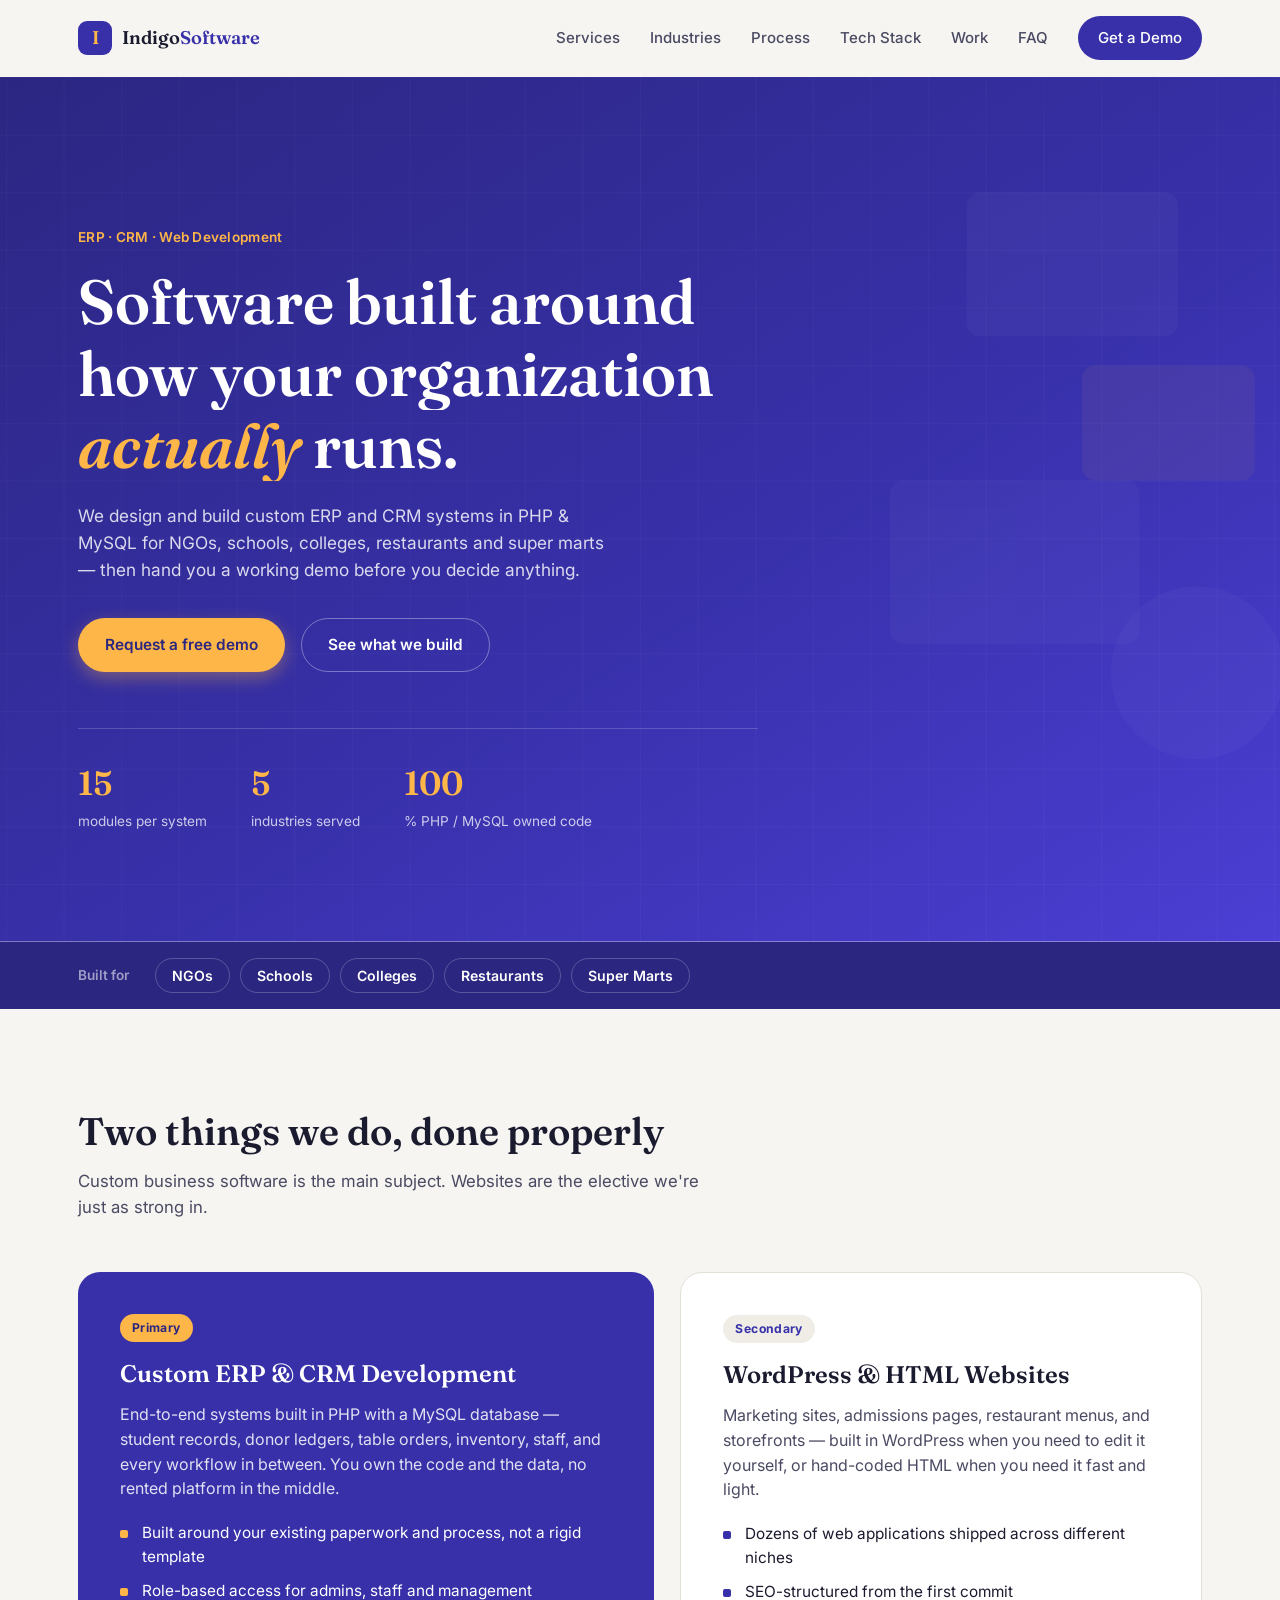
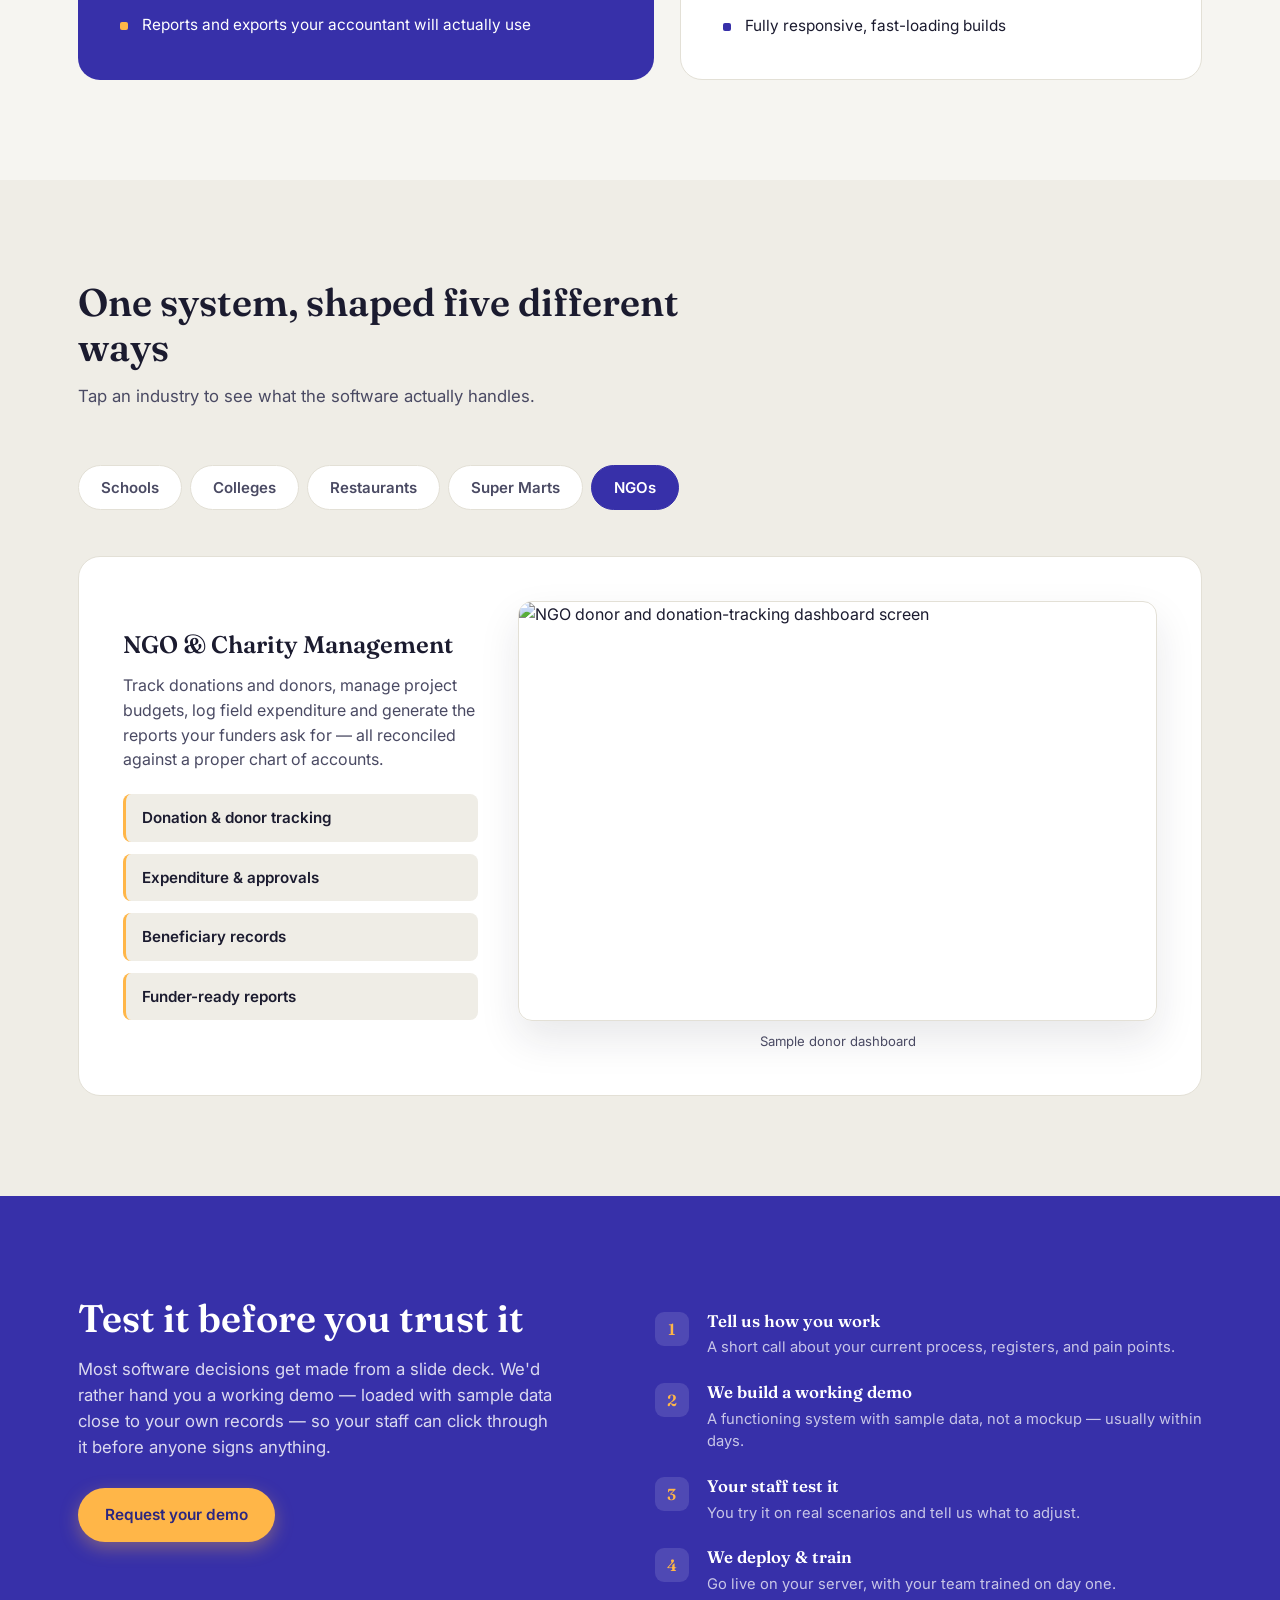
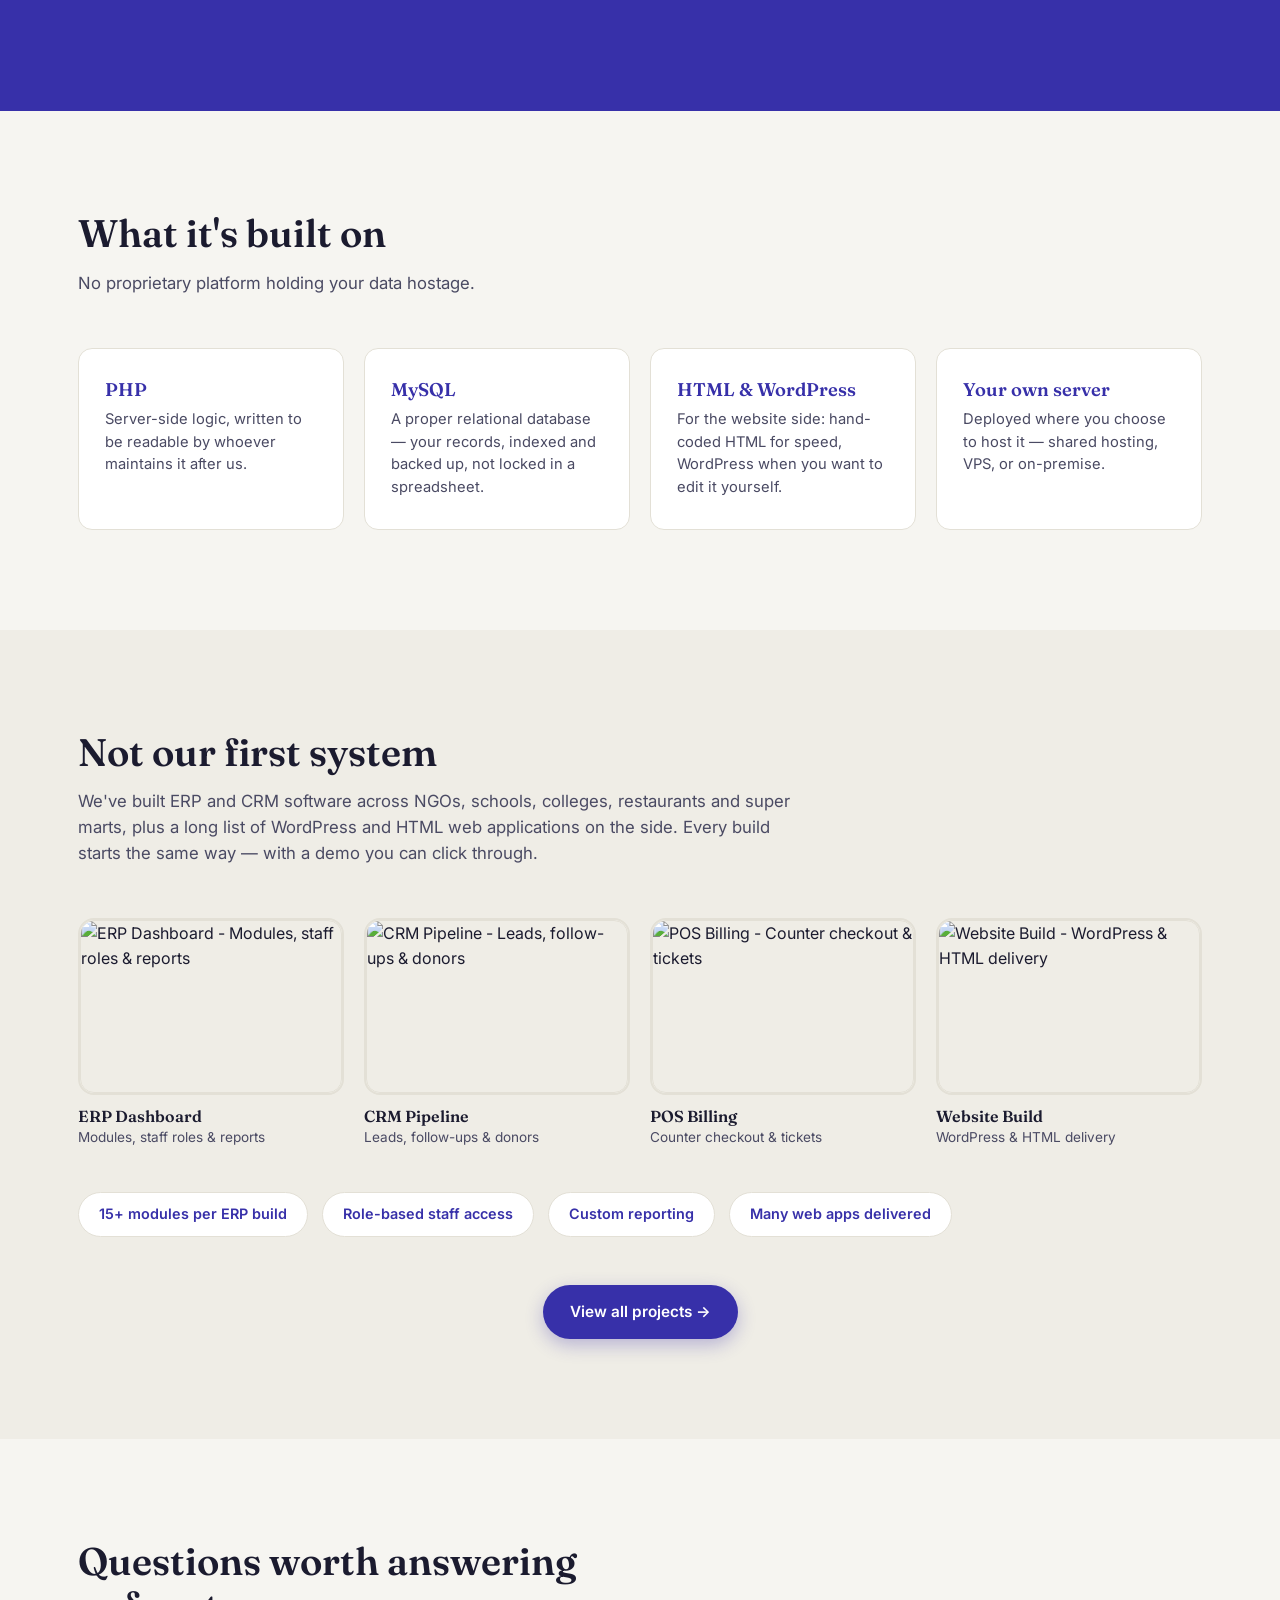
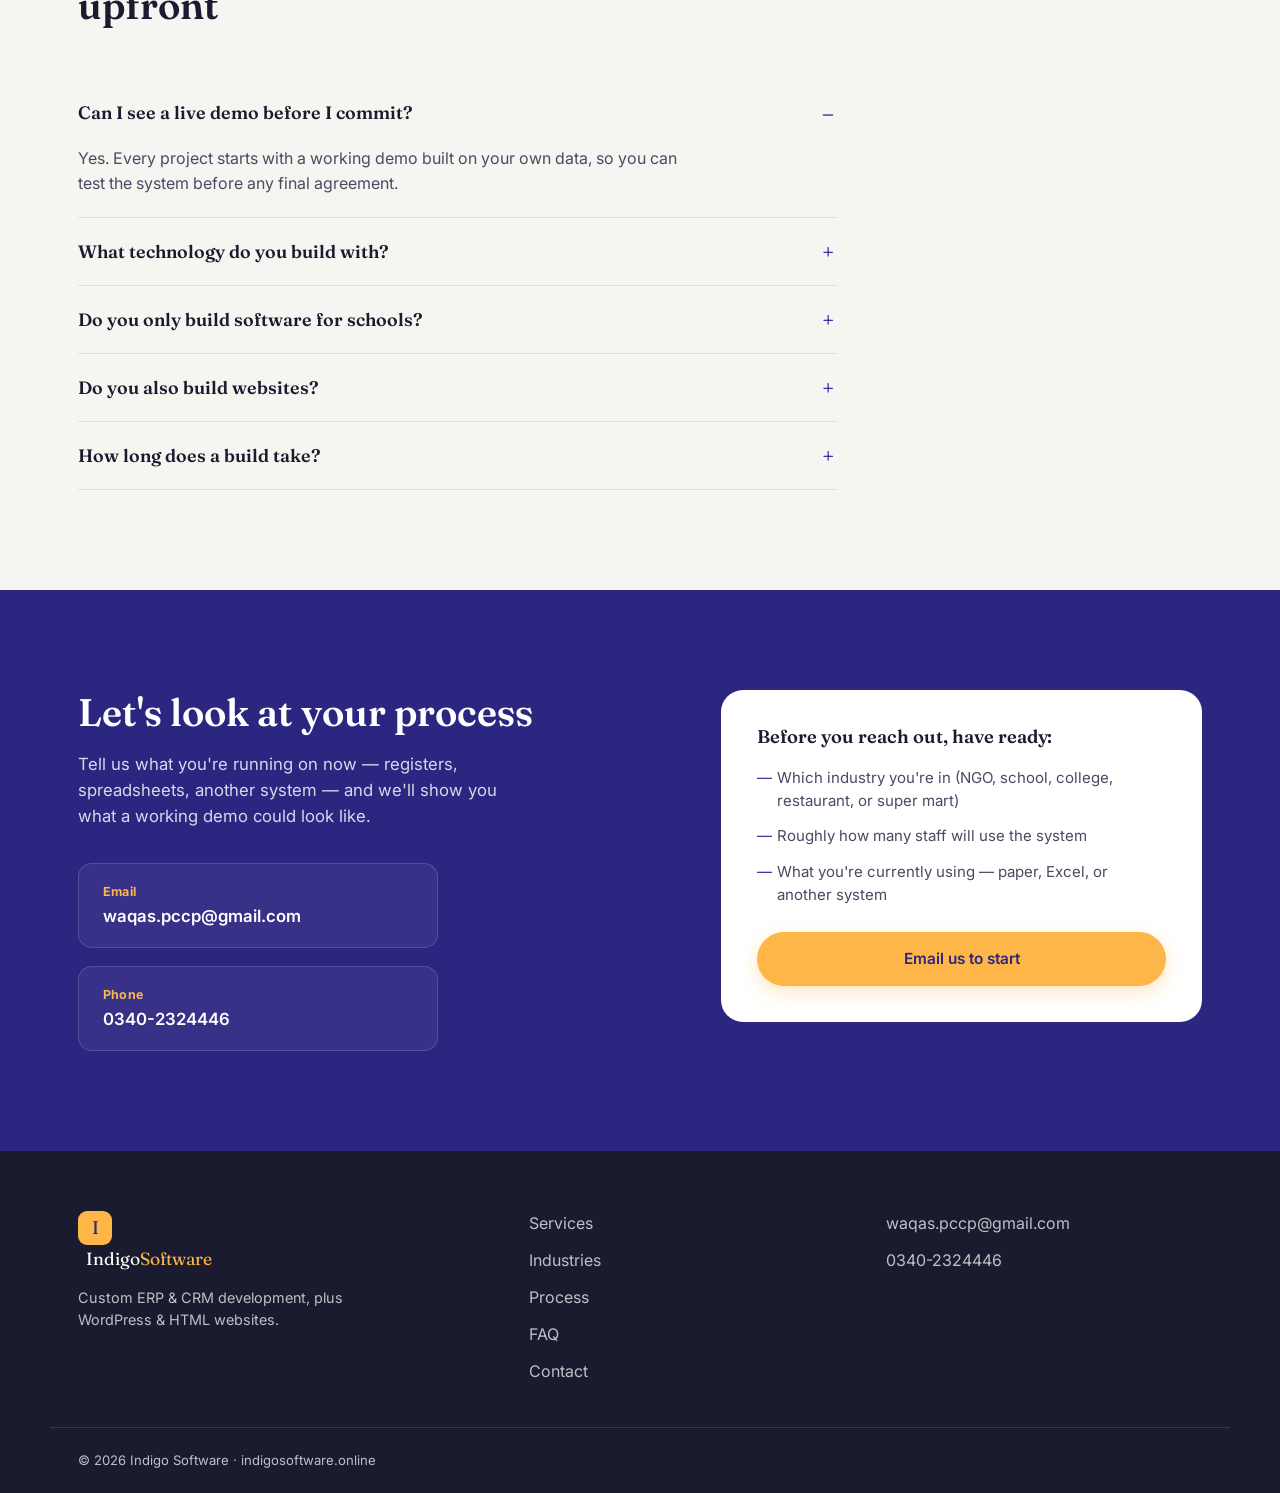
==== index.html @ d2fb5765 "Update index.html" ====
<!DOCTYPE html>
<html lang="en">
<head>
    <meta charset="UTF-8" />
    <meta name="viewport" content="width=device-width, initial-scale=1.0" />
    <title>Indigo Software — Custom ERP & CRM Development for Schools, NGOs, Restaurants & Super Marts</title>
    <meta name="description" content="Indigo Software builds custom ERP and CRM systems in PHP & MySQL for NGOs, schools, colleges, restaurants and super marts, plus WordPress and HTML websites. Free live demo available." />
    <meta name="keywords" content="custom software development, ERP software, CRM software, school management system, college ERP, NGO software, restaurant POS, super mart software, PHP MySQL development, WordPress website development, Indigo Software" />
    <meta name="author" content="Indigo Software" />
    <link rel="canonical" href="https://indigosoftware.online/" />

    <!-- Open Graph -->
    <meta property="og:type" content="website" />
    <meta property="og:site_name" content="Indigo Software" />
    <meta property="og:title" content="Indigo Software — Custom ERP & CRM Development" />
    <meta property="og:description" content="Custom ERP & CRM systems in PHP & MySQL for NGOs, schools, colleges, restaurants and super marts. Plus WordPress & HTML website development. Free demo available." />
    <meta property="og:url" content="https://indigosoftware.online/" />
    <meta property="og:image" content="https://indigosoftware.online/og-cover.jpg" />
    <meta property="og:locale" content="en_US" />

    <!-- Twitter -->
    <meta name="twitter:card" content="summary_large_image" />
    <meta name="twitter:title" content="Indigo Software — Custom ERP & CRM Development" />
    <meta name="twitter:description" content="Custom ERP & CRM systems for NGOs, schools, colleges, restaurants and super marts. Free demo available." />
    <meta name="twitter:image" content="https://indigosoftware.online/og-cover.jpg" />

    <meta name="theme-color" content="#3730A9" />
    <link rel="icon" type="image/svg+xml" href="data:image/svg+xml,%3Csvg xmlns='http://www.w3.org/2000/svg' viewBox='0 0 100 100'%3E%3Crect width='100' height='100' rx='22' fill='%233730A9'/%3E%3Ctext x='50' y='68' font-size='58' font-family='Georgia,serif' fill='%23FFB648' text-anchor='middle'%3EI%3C/text%3E%3C/svg%3E" />

    <link rel="preconnect" href="https://fonts.googleapis.com" />
    <link rel="preconnect" href="https://fonts.gstatic.com" crossorigin />
    <link href="https://fonts.googleapis.com/css2?family=Fraunces:ital,opsz,wght@0,9..144,400;0,9..144,500;0,9..144,600;0,9..144,700;1,9..144,500&family=Inter:wght@400;500;600;700&display=swap" rel="stylesheet" />

    <link rel="stylesheet" href="styles.css" />

    <!-- Schema.org: Organization / ProfessionalService -->
    <script type="application/ld+json">
        {
            "@context": "https://schema.org",
            "@type": "ProfessionalService",
            "name": "Indigo Software",
            "url": "https://indigosoftware.online/",
            "logo": "https://indigosoftware.online/logo.png",
            "image": "https://indigosoftware.online/og-cover.jpg",
            "description": "Custom ERP and CRM software development in PHP and MySQL for NGOs, schools, colleges, restaurants and super marts, plus WordPress and HTML website development.",
            "email": "waqas.pccp@gmail.com",
            "telephone": "+92-340-2324446",
            "priceRange": "$$",
            "areaServed": "Worldwide",
            "knowsAbout": ["ERP Software", "CRM Software", "PHP Development", "MySQL", "WordPress Development", "School Management Systems", "NGO Management Software", "Restaurant POS Systems"],
            "makesOffer": [
                { "@type": "Offer", "itemOffered": { "@type": "Service", "name": "Custom ERP Development" } },
                { "@type": "Offer", "itemOffered": { "@type": "Service", "name": "Custom CRM Development" } },
                { "@type": "Offer", "itemOffered": { "@type": "Service", "name": "WordPress & HTML Website Development" } }
            ]
        }
    </script>

    <!-- Schema.org: FAQPage -->
    <script type="application/ld+json">
        {
            "@context": "https://schema.org",
            "@type": "FAQPage",
            "mainEntity": [{
                    "@type": "Question",
                    "name": "Can I see a live demo before I commit?",
                    "acceptedAnswer": { "@type": "Answer", "text": "Yes. Every project starts with a working demo built on your own data, so you can test the system before any final agreement." }
                },
                {
                    "@type": "Question",
                    "name": "What technology do you build with?",
                    "acceptedAnswer": { "@type": "Answer", "text": "Our ERP and CRM systems are built in PHP with a MySQL database, giving you full ownership of your code and data with no vendor lock-in." }
                },
                {
                    "@type": "Question",
                    "name": "Do you only build software for schools?",
                    "acceptedAnswer": { "@type": "Answer", "text": "No. We build ERP and CRM systems for NGOs, schools, colleges, restaurants and super marts, and each system is tailored to how that organization actually works." }
                },
                {
                    "@type": "Question",
                    "name": "Do you also build websites?",
                    "acceptedAnswer": { "@type": "Answer", "text": "Yes, website development is our secondary specialty. We build in WordPress and plain HTML, and have delivered many web applications across different industries." }
                }
            ]
        }
    </script>
</head>
<body>

    <div class="progress-bar" id="progressBar"></div>

    <!-- HEADER (injected by components/header.js) -->
    <div id="header-root"></div>

    <main id="top">

        <!-- 1. HERO -->
        <section class="hero" id="hero">
            <div class="hero-bg" aria-hidden="true">
                <svg viewBox="0 0 1440 900" preserveAspectRatio="xMidYMid slice" xmlns="http://www.w3.org/2000/svg" class="hero-svg">
                    <defs>
                        <linearGradient id="heroGrad" x1="0%" y1="0%" x2="100%" y2="100%">
                            <stop offset="0%" stop-color="#2B2680"/>
                            <stop offset="55%" stop-color="#3730A9"/>
                            <stop offset="100%" stop-color="#4C3FD6"/>
                        </linearGradient>
                        <pattern id="grid" width="60" height="60" patternUnits="userSpaceOnUse">
                            <path d="M 60 0 L 0 0 0 60" fill="none" stroke="rgba(255,255,255,0.06)" stroke-width="1"/>
                        </pattern>
                    </defs>
                    <rect width="1440" height="900" fill="url(#heroGrad)"/>
                    <rect width="1440" height="900" fill="url(#grid)"/>
                    <g opacity="0.5">
                        <rect x="1060" y="120" width="220" height="150" rx="14" fill="rgba(255,255,255,0.06)"/>
                        <rect x="1180" y="300" width="180" height="120" rx="14" fill="rgba(255,182,72,0.12)"/>
                        <rect x="980" y="420" width="260" height="170" rx="14" fill="rgba(255,255,255,0.05)"/>
                        <circle cx="1300" cy="620" r="90" fill="rgba(255,255,255,0.05)"/>
                    </g>
                </svg>
            </div>
            <div class="wrap hero-inner">
                <div class="hero-copy">
                    <p class="hero-kicker">ERP · CRM · Web Development</p>
                    <h1 class="hero-title">
                        <span class="reveal-line"><span>Software built around</span></span>
                        <span class="reveal-line"><span>how your organization</span></span>
                        <span class="reveal-line"><span class="italic-accent">actually</span> runs.</span>
                    </h1>
                    <p class="hero-sub">We design and build custom ERP and CRM systems in PHP &amp; MySQL for NGOs, schools, colleges, restaurants and super marts — then hand you a working demo before you decide anything.</p>
                    <div class="hero-actions">
                        <a href="#contact" class="btn btn-primary">Request a free demo</a>
                        <a href="#industries" class="btn btn-ghost">See what we build</a>
                    </div>
                    <dl class="hero-stats">
                        <div><dt data-count="15">0</dt><dd>modules per system</dd></div>
                        <div><dt data-count="5">0</dt><dd>industries served</dd></div>
                        <div><dt data-count="100">0</dt><dd>% PHP / MySQL owned code</dd></div>
                    </dl>
                </div>
            </div>
        </section>

        <!-- 2. TRUST / CLIENT TYPES STRIP -->
        <section class="strip" aria-label="Industries we build for">
            <div class="wrap strip-inner">
                <span class="strip-label">Built for</span>
                <ul class="strip-list">
                    <li>NGOs</li><li>Schools</li><li>Colleges</li><li>Restaurants</li><li>Super Marts</li>
                </ul>
            </div>
        </section>

        <!-- 3. SERVICES -->
        <section class="section services" id="services">
            <div class="wrap">
                <div class="section-head">
                    <h2>Two things we do, done properly</h2>
                    <p>Custom business software is the main subject. Websites are the elective we're just as strong in.</p>
                </div>
                <div class="services-grid">
                    <article class="service-card service-primary">
                        <span class="service-tag">Primary</span>
                        <h3>Custom ERP &amp; CRM Development</h3>
                        <p>End-to-end systems built in PHP with a MySQL database — student records, donor ledgers, table orders, inventory, staff, and every workflow in between. You own the code and the data, no rented platform in the middle.</p>
                        <ul class="service-points">
                            <li>Built around your existing paperwork and process, not a rigid template</li>
                            <li>Role-based access for admins, staff and management</li>
                            <li>Reports and exports your accountant will actually use</li>
                        </ul>
                    </article>
                    <article class="service-card service-secondary">
                        <span class="service-tag service-tag-alt">Secondary</span>
                        <h3>WordPress &amp; HTML Websites</h3>
                        <p>Marketing sites, admissions pages, restaurant menus, and storefronts — built in WordPress when you need to edit it yourself, or hand-coded HTML when you need it fast and light.</p>
                        <ul class="service-points">
                            <li>Dozens of web applications shipped across different niches</li>
                            <li>SEO-structured from the first commit</li>
                            <li>Fully responsive, fast-loading builds</li>
                        </ul>
                    </article>
                </div>
            </div>
        </section>

        <!-- 4. INDUSTRIES (interactive tabs) -->
       <!-- 4. INDUSTRIES (interactive tabs) - MOBILE COMPATIBLE -->
<section class="section industries" id="industries">
    <div class="wrap">
        <div class="section-head">
            <h2>One system, shaped five different ways</h2>
            <p>Tap an industry to see what the software actually handles.</p>
        </div>
        <div class="tabs" id="industryTabs">
            <!-- Tab buttons - now scrollable horizontally on mobile -->
            <div class="tab-buttons" role="tablist" style="overflow-x:auto;overflow-y:hidden;white-space:nowrap;display:flex;flex-wrap:nowrap;gap:8px;padding:4px 0 12px;scrollbar-width:thin;scroll-behavior:smooth;-webkit-overflow-scrolling:touch;">
                <button class="tab-btn" role="tab" aria-selected="false" data-tab="school" style="flex:0 0 auto;">Schools</button>
                <button class="tab-btn" role="tab" aria-selected="false" data-tab="college" style="flex:0 0 auto;">Colleges</button>
                <button class="tab-btn" role="tab" aria-selected="false" data-tab="restaurant" style="flex:0 0 auto;">Restaurants</button>
                <button class="tab-btn" role="tab" aria-selected="false" data-tab="mart" style="flex:0 0 auto;">Super Marts</button>
                <button class="tab-btn is-active" role="tab" aria-selected="true" data-tab="ngo" style="flex:0 0 auto;">NGOs</button>
            </div>
            <div class="tab-panels">                
                <!-- School Panel -->
                <div class="tab-panel" id="panel-school" role="tabpanel">
                    <div class="tab-panel-copy">
                        <h3>School Management</h3>
                        <p>Admissions, fee vouchers, attendance, exam results and staff payroll in one place, so front-desk staff and management are always looking at the same numbers.</p>
                        <ul><li>Admissions &amp; enrollment</li><li>Fee vouchers &amp; ledgers</li><li>Attendance &amp; result cards</li><li>Staff payroll</li></ul>
                    </div>
                    <figure class="tab-panel-shot">
                        <img src="school-management-software.webp" alt="School fee and attendance management dashboard screen" loading="lazy" width="640" height="420">
                        <figcaption>Sample admissions overview</figcaption>
                    </figure>
                </div>
                <!-- NGO Panel -->
                <div class="tab-panel is-active" id="panel-ngo" role="tabpanel">
                    <div class="tab-panel-copy">
                        <h3>NGO &amp; Charity Management</h3>
                        <p>Track donations and donors, manage project budgets, log field expenditure and generate the reports your funders ask for — all reconciled against a proper chart of accounts.</p>
                        <ul><li>Donation &amp; donor tracking</li><li>Expenditure &amp; approvals</li><li>Beneficiary records</li><li>Funder-ready reports</li></ul>
                    </div>
                    <figure class="tab-panel-shot">
                        <img src="images/industry-ngo.svg" alt="NGO donor and donation-tracking dashboard screen" loading="lazy" width="640" height="420">
                        <figcaption>Sample donor dashboard</figcaption>
                    </figure>
                </div>
                <!-- College Panel -->
                <div class="tab-panel" id="panel-college" role="tabpanel">
                    <div class="tab-panel-copy">
                        <h3>College ERP</h3>
                        <p>Everything a school system needs, scaled up — multiple departments, semester-wise fee structures, faculty scheduling and transcript generation.</p>
                        <ul><li>Department &amp; semester structure</li><li>Faculty scheduling</li><li>Transcript &amp; GPA records</li><li>Multi-campus support</li></ul>
                    </div>
                    <figure class="tab-panel-shot">
                        <img src="college-management-software.webp" alt="College ERP department and semester overview screen" loading="lazy" width="640" height="420">
                        <figcaption>Sample department view</figcaption>
                    </figure>
                </div>
                <!-- Restaurant Panel -->
                <div class="tab-panel" id="panel-restaurant" role="tabpanel">
                    <div class="tab-panel-copy">
                        <h3>Restaurant POS &amp; Management</h3>
                        <p>Point-of-sale for the counter, kitchen order tickets, table management and stock control, with daily sales reports that close out in minutes.</p>
                        <ul><li>POS &amp; billing</li><li>Kitchen order tickets</li><li>Table &amp; reservation view</li><li>Stock &amp; wastage tracking</li></ul>
                    </div>
                    <figure class="tab-panel-shot">
                        <img src="restaurant-dashboard.webp" alt="Restaurant point-of-sale and daily sales dashboard screen" loading="lazy" width="640" height="420">
                        <figcaption>Sample POS overview</figcaption>
                    </figure>
                </div>
                <!-- Super Mart Panel -->
                <div class="tab-panel" id="panel-mart" role="tabpanel">
                    <div class="tab-panel-copy">
                        <h3>Super Mart Software</h3>
                        <p>Barcode-driven billing, multi-branch inventory, supplier ledgers and low-stock alerts, built for the pace of a busy checkout counter.</p>
                        <ul><li>Barcode billing</li><li>Multi-branch inventory</li><li>Supplier ledgers</li><li>Low-stock alerts</li></ul>
                    </div>
                    <figure class="tab-panel-shot">
                        <img src="supermart-software.webp" alt="Super mart multi-branch inventory dashboard screen" loading="lazy" width="640" height="420">
                        <figcaption>Sample inventory overview</figcaption>
                    </figure>
                </div>
            </div>
        </div>
    </div>
</section>

        <!-- 5. WHY / DEMO PROMISE -->
        <section class="section demo-promise" id="demo">
            <div class="wrap demo-inner">
                <div class="demo-copy">
                    <h2>Test it before you trust it</h2>
                    <p>Most software decisions get made from a slide deck. We'd rather hand you a working demo — loaded with sample data close to your own records — so your staff can click through it before anyone signs anything.</p>
                    <a href="#contact" class="btn btn-primary">Request your demo</a>
                </div>
                <ol class="demo-steps">
                    <li><span class="step-no">1</span><div><h4>Tell us how you work</h4><p>A short call about your current process, registers, and pain points.</p></div></li>
                    <li><span class="step-no">2</span><div><h4>We build a working demo</h4><p>A functioning system with sample data, not a mockup — usually within days.</p></div></li>
                    <li><span class="step-no">3</span><div><h4>Your staff test it</h4><p>You try it on real scenarios and tell us what to adjust.</p></div></li>
                    <li><span class="step-no">4</span><div><h4>We deploy &amp; train</h4><p>Go live on your server, with your team trained on day one.</p></div></li>
                </ol>
            </div>
        </section>

        <!-- 6. TECH STACK -->
        <section class="section stack" id="stack">
            <div class="wrap">
                <div class="section-head">
                    <h2>What it's built on</h2>
                    <p>No proprietary platform holding your data hostage.</p>
                </div>
                <div class="stack-grid">
                    <div class="stack-item"><h3>PHP</h3><p>Server-side logic, written to be readable by whoever maintains it after us.</p></div>
                    <div class="stack-item"><h3>MySQL</h3><p>A proper relational database — your records, indexed and backed up, not locked in a spreadsheet.</p></div>
                    <div class="stack-item"><h3>HTML &amp; WordPress</h3><p>For the website side: hand-coded HTML for speed, WordPress when you want to edit it yourself.</p></div>
                    <div class="stack-item"><h3>Your own server</h3><p>Deployed where you choose to host it — shared hosting, VPS, or on-premise.</p></div>
                </div>
            </div>
        </section>

        <!-- 7. WORK / PROJECT GALLERY (FIXED) -->
<section class="section work" id="work">
    <div class="wrap">
        <div class="section-head">
            <h2>Not our first system</h2>
            <p>We've built ERP and CRM software across NGOs, schools, colleges, restaurants and super marts, plus a long list of WordPress and HTML web applications on the side. Every build starts the same way — with a demo you can click through.</p>
        </div>
        <div class="gallery">
            <figure class="gallery-item">
                <div class="gallery-shot" style="border-radius:16px;overflow:hidden;border:2px solid var(--line);">
                    <img src="images/project-erp.svg" alt="ERP Dashboard - Modules, staff roles &amp; reports" loading="lazy" width="640" height="420" style="width:100%;height:auto;display:block;">
                </div>
                <figcaption><h3>ERP Dashboard</h3><p>Modules, staff roles &amp; reports</p></figcaption>
            </figure>
            <figure class="gallery-item">
                <div class="gallery-shot" style="border-radius:16px;overflow:hidden;border:2px solid var(--line);">
                    <img src="images/project-crm.svg" alt="CRM Pipeline - Leads, follow-ups &amp; donors" loading="lazy" width="640" height="420" style="width:100%;height:auto;display:block;">
                </div>
                <figcaption><h3>CRM Pipeline</h3><p>Leads, follow-ups &amp; donors</p></figcaption>
            </figure>
            <figure class="gallery-item">
                <div class="gallery-shot" style="border-radius:16px;overflow:hidden;border:2px solid var(--line);">
                    <img src="images/project-pos.svg" alt="POS Billing - Counter checkout &amp; tickets" loading="lazy" width="640" height="420" style="width:100%;height:auto;display:block;">
                </div>
                <figcaption><h3>POS Billing</h3><p>Counter checkout &amp; tickets</p></figcaption>
            </figure>
            <figure class="gallery-item">
                <div class="gallery-shot" style="border-radius:16px;overflow:hidden;border:2px solid var(--line);">
                    <img src="images/project-website.svg" alt="Website Build - WordPress &amp; HTML delivery" loading="lazy" width="640" height="420" style="width:100%;height:auto;display:block;">
                </div>
                <figcaption><h3>Website Build</h3><p>WordPress &amp; HTML delivery</p></figcaption>
            </figure>
        </div>
        <div class="work-badges">
            <span>15+ modules per ERP build</span>
            <span>Role-based staff access</span>
            <span>Custom reporting</span>
            <span>Many web apps delivered</span>
        </div>
        <div style="text-align:center;margin-top:48px;">
            <a href="projects.html" class="btn btn-primary" style="background:var(--indigo);color:#fff;box-shadow:0 6px 18px rgba(55,48,169,0.30);">View all projects →</a>
        </div>
    </div>
</section>

        <!-- 8. FAQ -->
        <section class="section faq" id="faq">
            <div class="wrap">
                <div class="section-head">
                    <h2>Questions worth answering upfront</h2>
                </div>
                <div class="accordion" id="accordion">
                    <div class="acc-item is-open">
                        <button class="acc-trigger" aria-expanded="true">Can I see a live demo before I commit?</button>
                        <div class="acc-panel"><p>Yes. Every project starts with a working demo built on your own data, so you can test the system before any final agreement.</p></div>
                    </div>
                    <div class="acc-item">
                        <button class="acc-trigger" aria-expanded="false">What technology do you build with?</button>
                        <div class="acc-panel"><p>Our ERP and CRM systems are built in PHP with a MySQL database, giving you full ownership of your code and data with no vendor lock-in.</p></div>
                    </div>
                    <div class="acc-item">
                        <button class="acc-trigger" aria-expanded="false">Do you only build software for schools?</button>
                        <div class="acc-panel"><p>No. We build ERP and CRM systems for NGOs, schools, colleges, restaurants and super marts, and each system is tailored to how that organization actually works.</p></div>
                    </div>
                    <div class="acc-item">
                        <button class="acc-trigger" aria-expanded="false">Do you also build websites?</button>
                        <div class="acc-panel"><p>Yes, website development is our secondary specialty. We build in WordPress and plain HTML, and have delivered many web applications across different industries.</p></div>
                    </div>
                    <div class="acc-item">
                        <button class="acc-trigger" aria-expanded="false">How long does a build take?</button>
                        <div class="acc-panel"><p>A working demo is usually ready within days. Full deployment timing depends on how many modules and how much data migration your organization needs.</p></div>
                    </div>
                </div>
            </div>
        </section>

        <!-- 9. CONTACT -->
        <section class="section contact" id="contact">
            <div class="wrap contact-inner">
                <div class="contact-copy">
                    <h2>Let's look at your process</h2>
                    <p>Tell us what you're running on now — registers, spreadsheets, another system — and we'll show you what a working demo could look like.</p>
                    <div class="contact-methods">
                        <a href="mailto:waqas.pccp@gmail.com" class="contact-method">
                            <span class="contact-label">Email</span>
                            <span class="contact-value">waqas.pccp@gmail.com</span>
                        </a>
                        <a href="tel:+923402324446" class="contact-method">
                            <span class="contact-label">Phone</span>
                            <span class="contact-value">0340-2324446</span>
                        </a>
                    </div>
                </div>
                <div class="contact-card">
                    <h3>Before you reach out, have ready:</h3>
                    <ul>
                        <li>Which industry you're in (NGO, school, college, restaurant, or super mart)</li>
                        <li>Roughly how many staff will use the system</li>
                        <li>What you're currently using — paper, Excel, or another system</li>
                    </ul>
                    <a href="mailto:waqas.pccp@gmail.com" class="btn btn-primary btn-block">Email us to start</a>
                </div>
            </div>
        </section>

    </main>

    <!-- FOOTER (injected by components/footer.js) -->
    <div id="footer-root"></div>

    <script src="components/header.js"></script>
    <script src="components/footer.js"></script>
    <script src="script.js"></script>
</body>
</html>
---- styles.css ----
/* ============ TOKENS ============ */
:root{
  --ink:#1B1B2F;
  --ink-soft:#4A4A63;
  --bg:#F6F5F1;
  --bg-alt:#EFEDE6;
  --card:#FFFFFF;
  --indigo:#3730A9;
  --indigo-deep:#2B2680;
  --violet:#6D5EF5;
  --amber:#FFB648;
  --teal:#1FA37D;
  --line:#E3E0D6;

  --serif: "Fraunces", Georgia, serif;
  --sans: "Inter", -apple-system, BlinkMacSystemFont, "Segoe UI", sans-serif;

  --radius-sm: 8px;
  --radius-md: 14px;
  --radius-lg: 22px;

  --maxw: 1180px;
}

*{box-sizing:border-box;}
html{scroll-behavior:smooth;}
body{
  margin:0;
  font-family:var(--sans);
  color:var(--ink);
  background:var(--bg);
  line-height:1.55;
  -webkit-font-smoothing:antialiased;
}
img{max-width:100%;display:block;}
a{color:inherit;text-decoration:none;}
ul{margin:0;padding:0;list-style:none;}
h1,h2,h3,h4{font-family:var(--serif);font-weight:600;line-height:1.15;margin:0;color:var(--ink);}
p{margin:0;}

.wrap{max-width:var(--maxw);margin:0 auto;padding:0 28px;}

@media (prefers-reduced-motion: reduce){
  *{animation-duration:0.001ms !important; animation-iteration-count:1 !important; transition-duration:0.001ms !important; scroll-behavior:auto !important;}
}

/* ============ PROGRESS BAR ============ */
.progress-bar{
  position:fixed; top:0; left:0; height:3px; width:0%;
  background:linear-gradient(90deg, var(--amber), var(--violet));
  z-index:200; transition:width 0.1s linear;
}

/* ============ BUTTONS ============ */
.btn{
  display:inline-flex; align-items:center; justify-content:center;
  padding:14px 26px; border-radius:999px; font-weight:600; font-size:0.96rem;
  cursor:pointer; border:1.5px solid transparent; transition:transform .18s ease, box-shadow .18s ease, background .18s ease, border-color .18s ease;
}
.btn-primary{
  background:var(--amber); color:var(--indigo-deep); box-shadow:0 6px 18px rgba(255,182,72,0.35);
}
.btn-primary:hover{ transform:translateY(-2px); box-shadow:0 10px 24px rgba(255,182,72,0.45); }
.btn-ghost{
  background:transparent; color:var(--ink); border-color:var(--line);
}
.btn-ghost:hover{ border-color:var(--indigo); color:var(--indigo); }
.btn-block{ width:100%; margin-top:20px; }

/* ============ HEADER ============ */
.site-header{
  position:sticky; top:0; z-index:100;
  background:rgba(246,245,241,0.86);
  backdrop-filter:blur(10px);
  border-bottom:1px solid transparent;
  transition:border-color .25s ease, box-shadow .25s ease;
}
.site-header.is-scrolled{
  border-bottom-color:var(--line);
  box-shadow:0 4px 24px rgba(27,27,47,0.05);
}
.header-inner{
  display:flex; align-items:center; justify-content:space-between;
  height:76px;
}
.brand{ display:flex; align-items:center; gap:10px; font-family:var(--serif); font-size:1.15rem; font-weight:600; }
.brand-mark{
  width:34px; height:34px; border-radius:9px; background:var(--indigo);
  color:var(--amber); display:flex; align-items:center; justify-content:center;
  font-family:var(--serif); font-size:1.15rem;
}
.brand-name em{ font-style:normal; color:var(--indigo); }

.main-nav{ display:flex; align-items:center; gap:30px; }
.main-nav a{ font-size:0.94rem; font-weight:500; color:var(--ink-soft); transition:color .2s ease; position:relative; }
.main-nav a:not(.nav-cta):hover{ color:var(--indigo); }
.main-nav a:not(.nav-cta)::after{
  content:""; position:absolute; left:0; right:0; bottom:-6px; height:2px;
  background:var(--amber); transform:scaleX(0); transform-origin:left; transition:transform .25s ease;
}
.main-nav a:not(.nav-cta):hover::after{ transform:scaleX(1); }
.nav-cta{
  background:var(--indigo); color:#fff !important; padding:10px 20px; border-radius:999px;
  font-weight:600; transition:background .2s ease, transform .2s ease;
}
.nav-cta:hover{ background:var(--indigo-deep); transform:translateY(-1px); }

.nav-toggle{ display:none; flex-direction:column; gap:5px; background:none; border:none; cursor:pointer; padding:6px; }
.nav-toggle span{ width:24px; height:2px; background:var(--ink); border-radius:2px; transition:transform .25s ease, opacity .25s ease; }

/* ============ HERO ============ */
.hero{ position:relative; overflow:hidden; color:#fff; }
.hero-bg{ position:absolute; inset:0; z-index:0; }
.hero-svg{ width:100%; height:100%; }
.hero-inner{ position:relative; z-index:1; padding:150px 28px 110px; }
.hero-copy{ max-width:680px; }
.hero-kicker{
  font-family:var(--sans); font-weight:600; font-size:0.85rem; letter-spacing:0.02em;
  color:var(--amber); margin-bottom:18px;
}
.hero-title{ font-size:clamp(2.4rem, 5.2vw, 3.9rem); color:#fff; margin-bottom:22px; }
.reveal-line{ display:block; overflow:hidden; }
.reveal-line span{
  display:inline-block; transform:translateY(110%); opacity:0;
  animation:revealUp .8s cubic-bezier(.22,1,.36,1) forwards;
}
.reveal-line:nth-child(1) span{ animation-delay:.05s; }
.reveal-line:nth-child(2) span{ animation-delay:.18s; }
.reveal-line:nth-child(3) span{ animation-delay:.31s; }
@keyframes revealUp{ to{ transform:translateY(0); opacity:1; } }
.italic-accent{ font-style:italic; color:var(--amber); }

.hero-sub{ font-size:1.08rem; color:rgba(255,255,255,0.82); max-width:540px; margin-bottom:34px; }
.hero-actions{ display:flex; gap:16px; flex-wrap:wrap; margin-bottom:56px; }
.hero .btn-ghost{ color:#fff; border-color:rgba(255,255,255,0.35); }
.hero .btn-ghost:hover{ border-color:#fff; }

.hero-stats{ display:flex; gap:44px; margin:0; padding-top:28px; border-top:1px solid rgba(255,255,255,0.18); flex-wrap:wrap; }
.hero-stats > div{ display:flex; flex-direction:column; }
.hero-stats dt{ font-family:var(--serif); font-size:2.1rem; font-weight:600; color:var(--amber); }
.hero-stats dd{ margin:2px 0 0; font-size:0.85rem; color:rgba(255,255,255,0.75); }

/* ============ TRUST STRIP ============ */
.strip{ background:var(--indigo-deep); padding:16px 0; }
.strip-inner{ display:flex; align-items:center; gap:26px; flex-wrap:wrap; }
.strip-label{ color:rgba(255,255,255,0.55); font-size:0.85rem; font-weight:600; }
.strip-list{ display:flex; gap:10px; flex-wrap:wrap; }
.strip-list li{
  color:#fff; font-size:0.88rem; font-weight:600; padding:6px 16px;
  border:1px solid rgba(255,255,255,0.22); border-radius:999px;
}

/* ============ SECTIONS COMMON ============ */
.section{ padding:100px 0; }
.section-head{ max-width:640px; margin-bottom:52px; }
.section-head h2{ font-size:clamp(1.9rem, 3vw, 2.5rem); margin-bottom:14px; }
.section-head p{ color:var(--ink-soft); font-size:1.05rem; }

/* ============ SERVICES ============ */
.services{ background:var(--bg); }
.services-grid{ display:grid; grid-template-columns:1.05fr 0.95fr; gap:26px; }
.service-card{
  border-radius:var(--radius-lg); padding:42px; position:relative;
}
.service-primary{ background:var(--indigo); color:#fff; }
.service-secondary{ background:var(--card); border:1px solid var(--line); }
.service-tag{
  display:inline-block; font-size:0.76rem; font-weight:700; letter-spacing:0.03em;
  padding:5px 12px; border-radius:999px; background:var(--amber); color:var(--indigo-deep); margin-bottom:18px;
}
.service-tag-alt{ background:var(--bg-alt); color:var(--indigo); }
.service-card h3{ font-size:1.5rem; margin-bottom:14px; }
.service-primary h3{ color:#fff; }
.service-card > p{ margin-bottom:20px; }
.service-primary > p{ color:rgba(255,255,255,0.85); }
.service-secondary > p{ color:var(--ink-soft); }
.service-points{ display:flex; flex-direction:column; gap:10px; }
.service-points li{ position:relative; padding-left:22px; font-size:0.96rem; }
.service-points li::before{
  content:""; position:absolute; left:0; top:9px; width:8px; height:8px; border-radius:2px;
  background:var(--amber);
}
.service-secondary .service-points li::before{ background:var(--indigo); }

/* ============ INDUSTRIES TABS ============ */
.industries{ background:var(--bg-alt); }
.tab-buttons{ display:flex; flex-wrap:wrap; gap:10px; margin-bottom:34px; }
.tab-btn{
  font-family:var(--sans); font-weight:600; font-size:0.94rem; padding:12px 22px;
  border-radius:999px; border:1.5px solid var(--line); background:var(--card); color:var(--ink-soft);
  cursor:pointer; transition:all .2s ease;
}
.tab-btn:hover{ border-color:var(--indigo); color:var(--indigo); }
.tab-btn.is-active{ background:var(--indigo); border-color:var(--indigo); color:#fff; }

.tab-panels{ background:var(--card); border-radius:var(--radius-lg); padding:44px; border:1px solid var(--line); }
.tab-panel{ display:none; }
.tab-panel.is-active{ display:grid; grid-template-columns:1fr 1fr; gap:40px; align-items:center; animation:panelFade .4s ease; }
@keyframes panelFade{ from{ opacity:0; transform:translateY(6px);} to{ opacity:1; transform:translateY(0);} }
.tab-panel-copy h3{ font-size:1.5rem; margin-bottom:14px; }
.tab-panel-copy > p{ color:var(--ink-soft); margin-bottom:22px; }
.tab-panel-copy ul{ display:flex; flex-direction:column; gap:12px; }
.tab-panel-copy ul li{
  font-size:0.95rem; font-weight:600; padding:12px 16px; background:var(--bg-alt);
  border-radius:var(--radius-sm); border-left:3px solid var(--amber);
}
.tab-panel-shot{ margin:0; }
.tab-panel-shot img{
  width:100%; border-radius:var(--radius-md); border:1px solid var(--line);
  box-shadow:0 18px 40px rgba(27,27,47,0.10);
}
.tab-panel-shot figcaption{
  margin-top:10px; font-size:0.82rem; color:var(--ink-soft); text-align:center;
}

/* ============ DEMO PROMISE ============ */
.demo-promise{ background:var(--indigo); color:#fff; }
.demo-inner{ display:grid; grid-template-columns:0.9fr 1.1fr; gap:56px; }
.demo-copy h2{ color:#fff; font-size:clamp(1.9rem, 3vw, 2.5rem); margin-bottom:16px; }
.demo-copy p{ color:rgba(255,255,255,0.82); margin-bottom:28px; font-size:1.05rem; }
.demo-steps{ display:flex; flex-direction:column; gap:24px; }
.demo-steps li{ display:flex; gap:18px; align-items:flex-start; }
.step-no{
  flex:none; width:34px; height:34px; border-radius:9px; background:rgba(255,255,255,0.12);
  color:var(--amber); display:flex; align-items:center; justify-content:center; font-family:var(--serif); font-weight:600;
}
.demo-steps h4{ color:#fff; font-size:1.05rem; margin-bottom:5px; }
.demo-steps p{ color:rgba(255,255,255,0.72); font-size:0.92rem; margin:0; }

/* ============ TECH STACK ============ */
.stack{ background:var(--bg); }
.stack-grid{ display:grid; grid-template-columns:repeat(4, 1fr); gap:20px; }
.stack-item{
  padding:30px 26px; border-radius:var(--radius-md); background:var(--card); border:1px solid var(--line);
  transition:border-color .2s ease, transform .2s ease;
}
.stack-item:hover{ border-color:var(--indigo); transform:translateY(-3px); }
.stack-item h3{ font-size:1.15rem; color:var(--indigo); margin-bottom:8px; }
.stack-item p{ color:var(--ink-soft); font-size:0.92rem; }

/* ============ WORK ============ */
.work{ background:var(--bg-alt); }
.work .section-head{ max-width:720px; }
.gallery{
  display:grid; grid-template-columns:repeat(4, 1fr); gap:20px; margin-bottom:44px;
}
.gallery-item{ margin:0; }
.gallery-item img{
  width:100%; border-radius:var(--radius-md); border:1px solid var(--line);
  transition:transform .25s ease, box-shadow .25s ease;
}
.gallery-item:hover img{ transform:translateY(-4px); box-shadow:0 16px 30px rgba(27,27,47,0.12); }
.gallery-item figcaption{ margin-top:12px; }
.gallery-item figcaption h3{ font-size:1rem; margin-bottom:2px; }
.gallery-item figcaption p{ font-size:0.85rem; color:var(--ink-soft); }
.work-badges{ display:flex; gap:14px; flex-wrap:wrap; margin-top:10px; }
.work-badges span{
  background:var(--card); border:1px solid var(--line); padding:10px 20px; border-radius:999px;
  font-size:0.9rem; font-weight:600; color:var(--indigo);
}

/* ============ FAQ / ACCORDION ============ */
.faq{ background:var(--bg); }
.accordion{ max-width:760px; }
.acc-item{ border-bottom:1px solid var(--line); }
.acc-trigger{
  width:100%; text-align:left; background:none; border:none; cursor:pointer;
  font-family:var(--serif); font-size:1.12rem; font-weight:600; color:var(--ink);
  padding:22px 34px 22px 0; position:relative;
}
.acc-trigger::after{
  content:"+"; position:absolute; right:4px; top:20px; font-size:1.4rem; color:var(--indigo);
  transition:transform .25s ease;
}
.acc-item.is-open .acc-trigger::after{ content:"–"; }
.acc-panel{ max-height:0; overflow:hidden; transition:max-height .3s ease; }
.acc-item.is-open .acc-panel{ max-height:200px; }
.acc-panel p{ padding-bottom:22px; color:var(--ink-soft); max-width:600px; }

/* ============ CONTACT ============ */
.contact{ background:var(--indigo-deep); color:#fff; }
.contact-inner{ display:grid; grid-template-columns:1.1fr 0.9fr; gap:56px; align-items:start; }
.contact-copy h2{ color:#fff; font-size:clamp(1.9rem, 3vw, 2.5rem); margin-bottom:16px; }
.contact-copy > p{ color:rgba(255,255,255,0.82); font-size:1.05rem; margin-bottom:34px; max-width:460px; }
.contact-methods{ display:flex; flex-direction:column; gap:18px; }
.contact-method{
  display:flex; flex-direction:column; gap:2px; padding:18px 24px; border-radius:var(--radius-md);
  background:rgba(255,255,255,0.06); border:1px solid rgba(255,255,255,0.14); transition:background .2s ease, transform .2s ease;
  max-width:360px;
}
.contact-method:hover{ background:rgba(255,255,255,0.12); transform:translateX(4px); }
.contact-label{ font-size:0.78rem; color:var(--amber); font-weight:700; letter-spacing:0.02em; }
.contact-value{ font-size:1.05rem; font-weight:600; }

.contact-card{ background:#fff; color:var(--ink); border-radius:var(--radius-lg); padding:36px; }
.contact-card h3{ font-size:1.15rem; margin-bottom:18px; }
.contact-card ul{ display:flex; flex-direction:column; gap:12px; margin-bottom:6px; }
.contact-card ul li{ font-size:0.94rem; color:var(--ink-soft); padding-left:20px; position:relative; }
.contact-card ul li::before{ content:"—"; position:absolute; left:0; color:var(--indigo); }

/* ============ FOOTER ============ */
.site-footer{ background:var(--ink); color:rgba(255,255,255,0.72); padding:60px 0 0; }
.footer-inner{ display:grid; grid-template-columns:1.3fr 1fr 1fr; gap:40px; padding-bottom:44px; border-bottom:1px solid rgba(255,255,255,0.12); }
.footer-brand .brand-mark{ background:var(--amber); color:var(--indigo-deep); }
.footer-brand .brand-name{ font-family:var(--serif); font-size:1.1rem; color:#fff; margin-left:8px; }
.footer-brand .brand-name em{ font-style:normal; color:var(--amber); }
.footer-brand p{ margin-top:14px; font-size:0.9rem; max-width:280px; }
.footer-nav{ display:flex; flex-direction:column; gap:12px; }
.footer-nav a:hover{ color:#fff; }
.footer-contact{ display:flex; flex-direction:column; gap:12px; }
.footer-contact a:hover{ color:var(--amber); }
.footer-bottom{ padding:22px 28px; font-size:0.82rem; }

/* ============ RESPONSIVE ============ */
@media (max-width: 900px){
  .services-grid{ grid-template-columns:1fr; }
  .demo-inner{ grid-template-columns:1fr; }
  .stack-grid{ grid-template-columns:repeat(2, 1fr); }
  .tab-panel.is-active{ grid-template-columns:1fr; }
  .tab-panel-shot{ order:-1; }
  .contact-inner{ grid-template-columns:1fr; }
  .footer-inner{ grid-template-columns:1fr; gap:28px; }
  .gallery{ grid-template-columns:repeat(2, 1fr); }
}

@media (max-width: 760px){
  .main-nav{
    position:fixed; top:76px; left:0; right:0; bottom:0;
    background:var(--bg); flex-direction:column; align-items:flex-start; gap:0;
    padding:20px 28px; transform:translateX(100%); transition:transform .3s ease;
    overflow-y:auto;
  }
  .main-nav.is-open{ transform:translateX(0); }
  .main-nav a{ width:100%; padding:16px 0; border-bottom:1px solid var(--line); }
  .main-nav .nav-cta{ margin-top:16px; text-align:center; }
  .nav-toggle{ display:flex; }
  .nav-toggle.is-open span:nth-child(1){ transform:translateY(7px) rotate(45deg); }
  .nav-toggle.is-open span:nth-child(2){ opacity:0; }
  .nav-toggle.is-open span:nth-child(3){ transform:translateY(-7px) rotate(-45deg); }

  .hero-inner{ padding:120px 20px 80px; }
  .hero-stats{ gap:28px; }
  .section{ padding:70px 0; }
  .wrap{ padding:0 20px; }
  .stack-grid{ grid-template-columns:1fr; }
  .tab-buttons{ overflow-x:auto; flex-wrap:nowrap; padding-bottom:6px; }
  .tab-panels{ padding:28px; }
  .gallery{ grid-template-columns:1fr 1fr; gap:14px; }
}
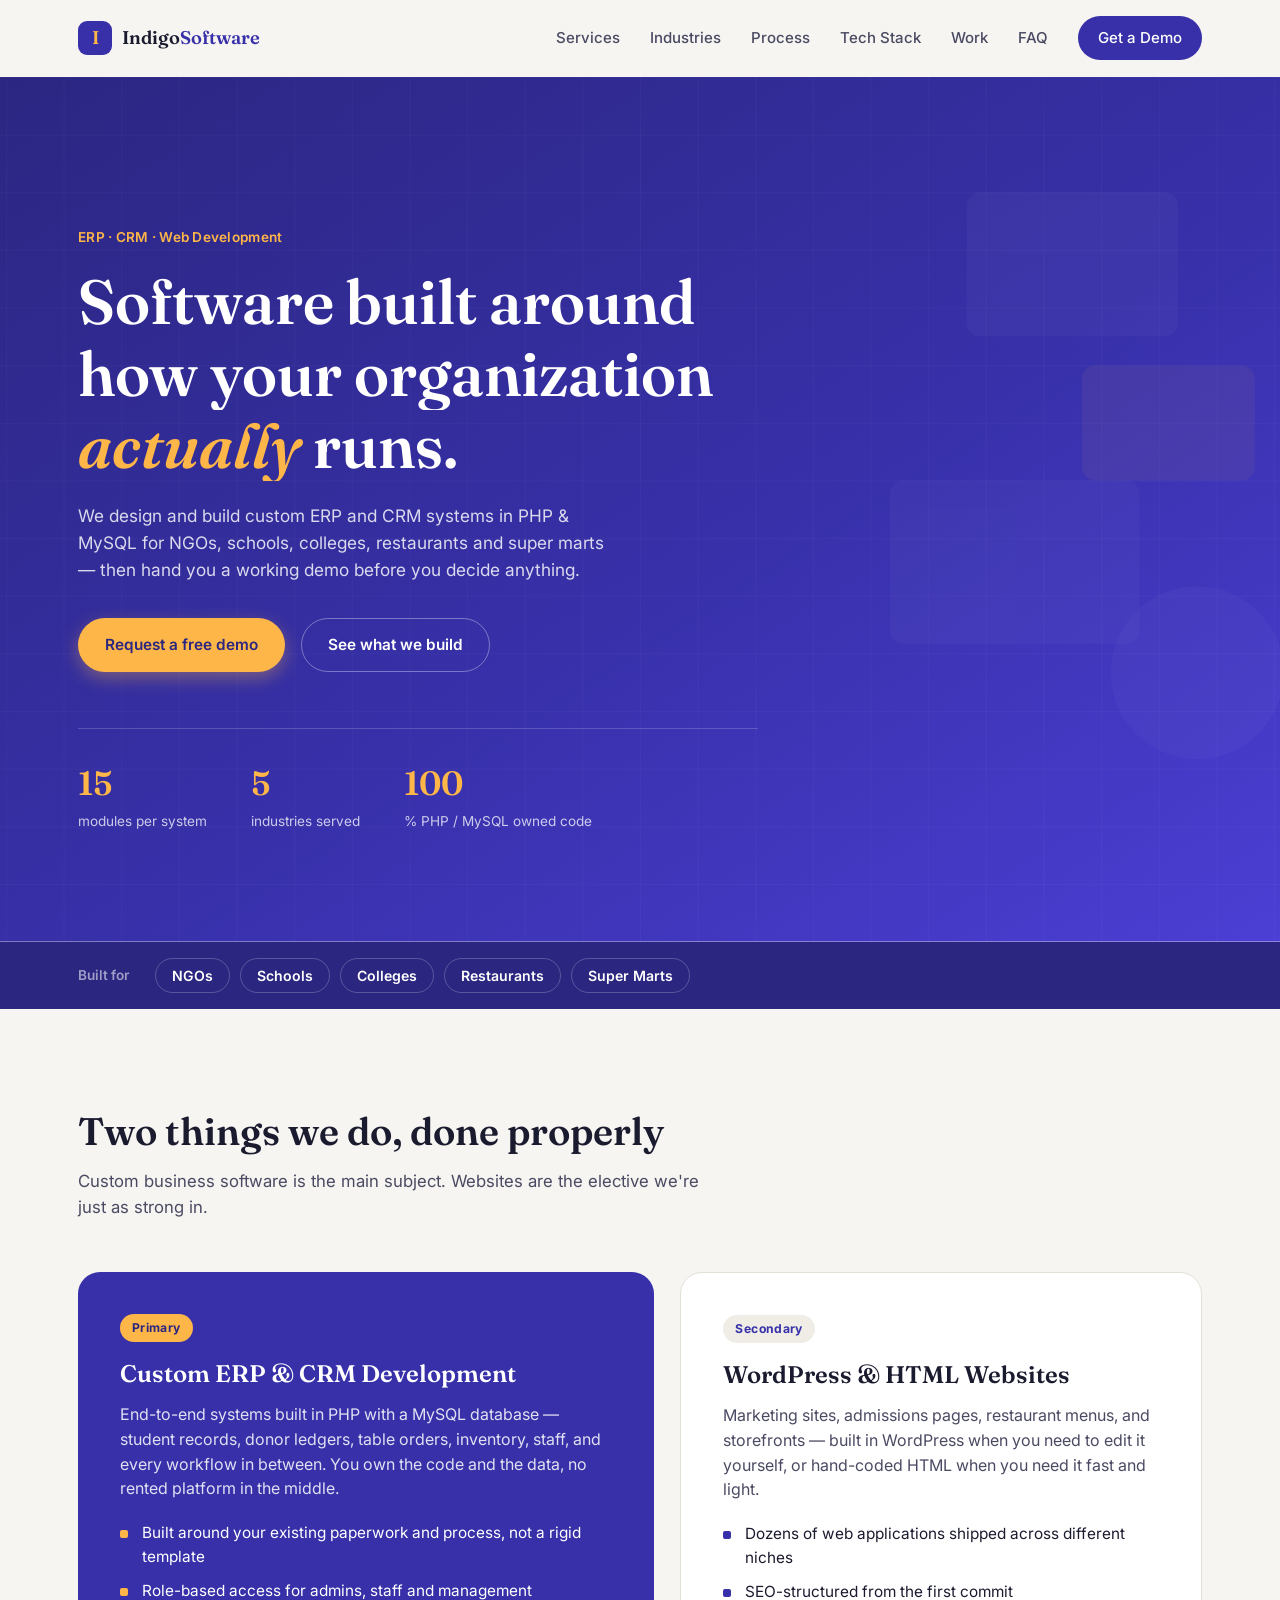
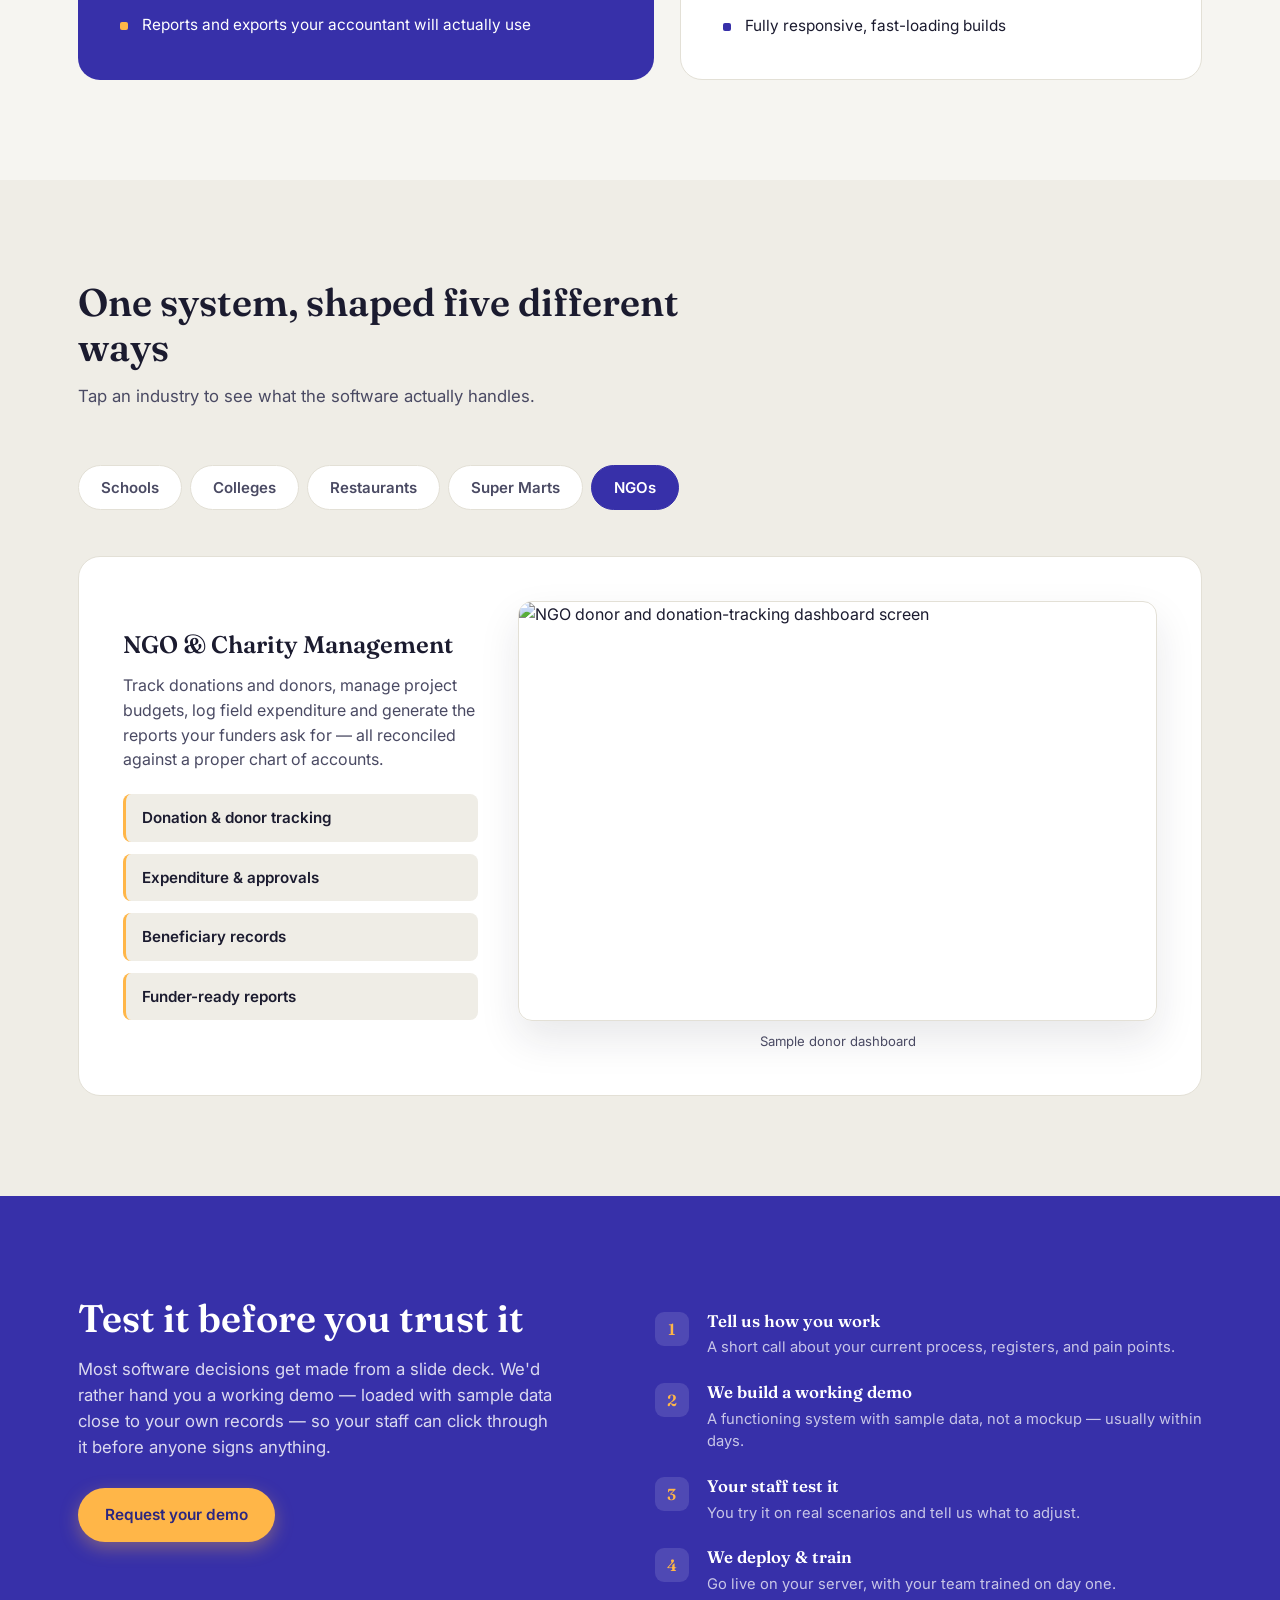
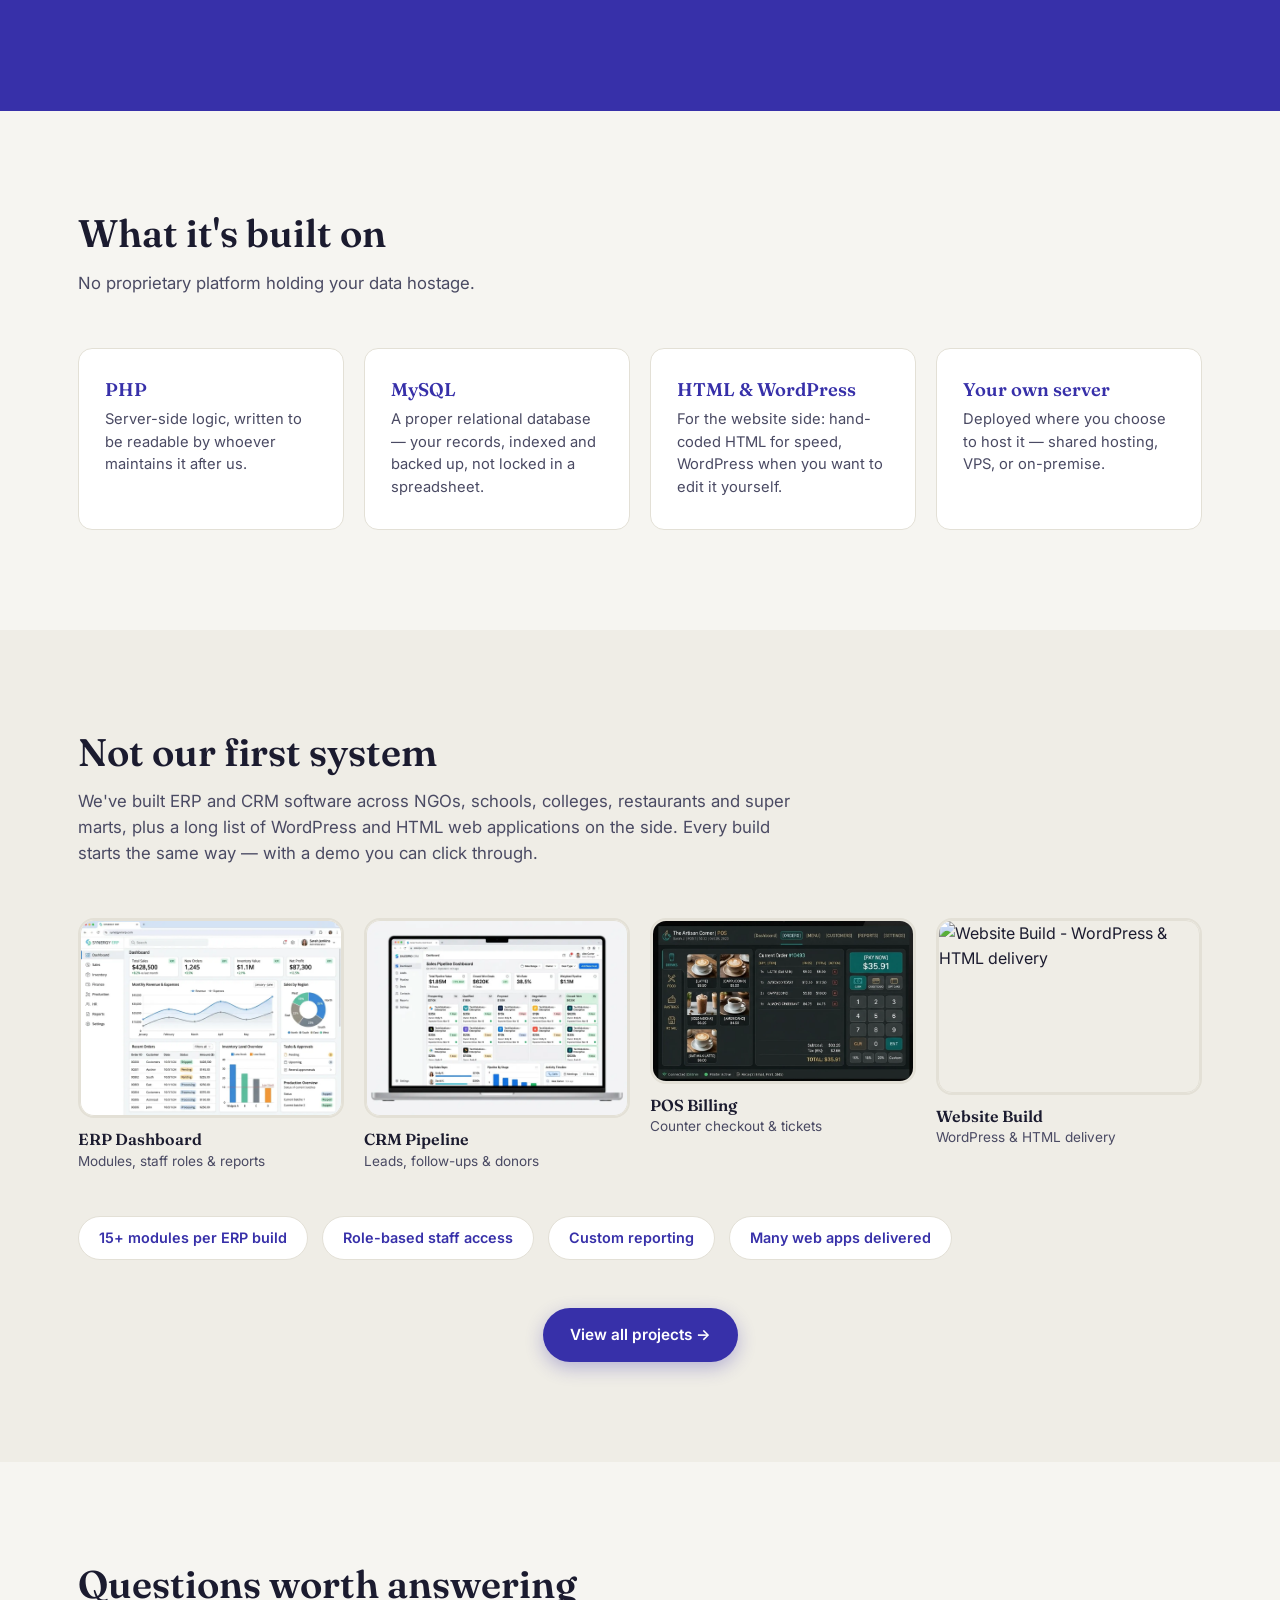
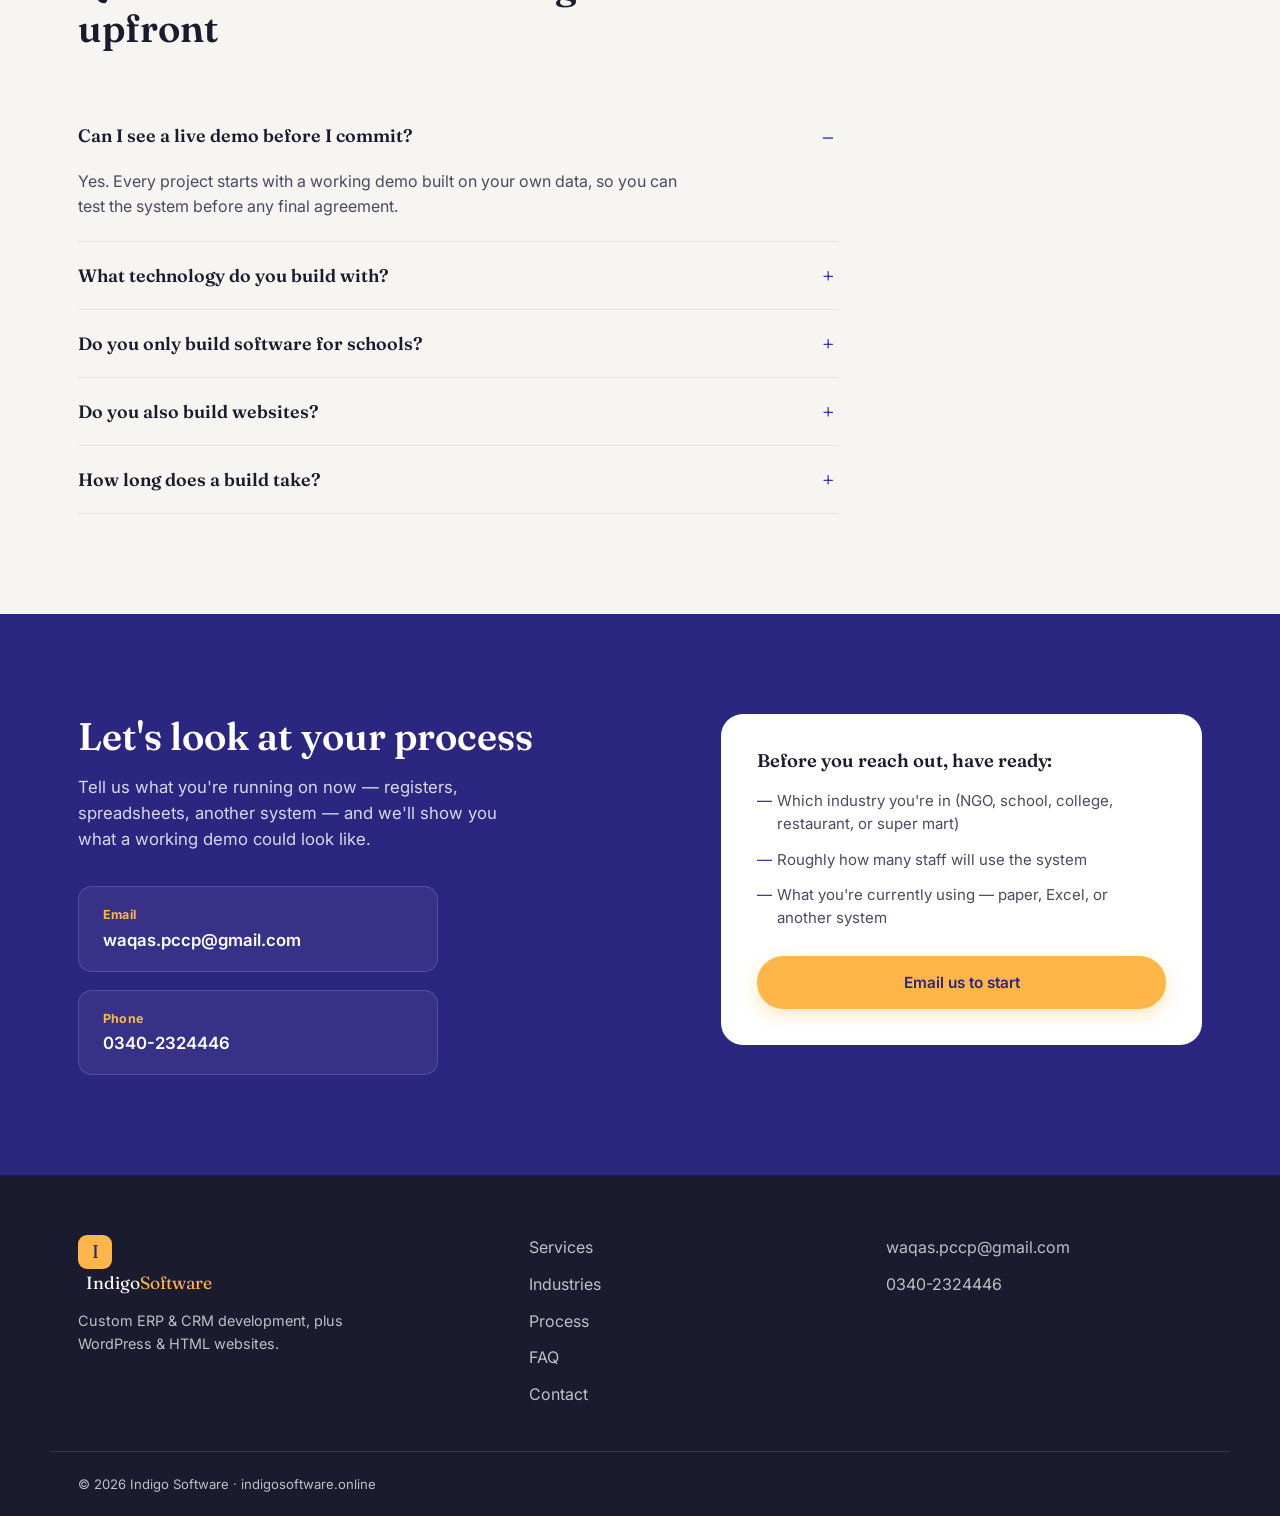
==== commit 516441a4: "Update index.html" ====
--- a/index.html
+++ b/index.html
@@ -308,25 +308,25 @@
         <div class="gallery">
             <figure class="gallery-item">
                 <div class="gallery-shot" style="border-radius:16px;overflow:hidden;border:2px solid var(--line);">
-                    <img src="images/project-erp.svg" alt="ERP Dashboard - Modules, staff roles &amp; reports" loading="lazy" width="640" height="420" style="width:100%;height:auto;display:block;">
+                    <img src="erp-dashboard.webp" alt="ERP Dashboard - Modules, staff roles &amp; reports" loading="lazy" width="640" height="420" style="width:100%;height:auto;display:block;">
                 </div>
                 <figcaption><h3>ERP Dashboard</h3><p>Modules, staff roles &amp; reports</p></figcaption>
             </figure>
             <figure class="gallery-item">
                 <div class="gallery-shot" style="border-radius:16px;overflow:hidden;border:2px solid var(--line);">
-                    <img src="images/project-crm.svg" alt="CRM Pipeline - Leads, follow-ups &amp; donors" loading="lazy" width="640" height="420" style="width:100%;height:auto;display:block;">
+                    <img src="crm-pipeline-dashboard.webp" alt="CRM Pipeline - Leads, follow-ups &amp; donors" loading="lazy" width="640" height="420" style="width:100%;height:auto;display:block;">
                 </div>
                 <figcaption><h3>CRM Pipeline</h3><p>Leads, follow-ups &amp; donors</p></figcaption>
             </figure>
             <figure class="gallery-item">
                 <div class="gallery-shot" style="border-radius:16px;overflow:hidden;border:2px solid var(--line);">
-                    <img src="images/project-pos.svg" alt="POS Billing - Counter checkout &amp; tickets" loading="lazy" width="640" height="420" style="width:100%;height:auto;display:block;">
+                    <img src="pos.webp" alt="POS Billing - Counter checkout &amp; tickets" loading="lazy" width="640" height="420" style="width:100%;height:auto;display:block;">
                 </div>
                 <figcaption><h3>POS Billing</h3><p>Counter checkout &amp; tickets</p></figcaption>
             </figure>
             <figure class="gallery-item">
                 <div class="gallery-shot" style="border-radius:16px;overflow:hidden;border:2px solid var(--line);">
-                    <img src="images/project-website.svg" alt="Website Build - WordPress &amp; HTML delivery" loading="lazy" width="640" height="420" style="width:100%;height:auto;display:block;">
+                    <img src="website-development.webp" alt="Website Build - WordPress &amp; HTML delivery" loading="lazy" width="640" height="420" style="width:100%;height:auto;display:block;">
                 </div>
                 <figcaption><h3>Website Build</h3><p>WordPress &amp; HTML delivery</p></figcaption>
             </figure>
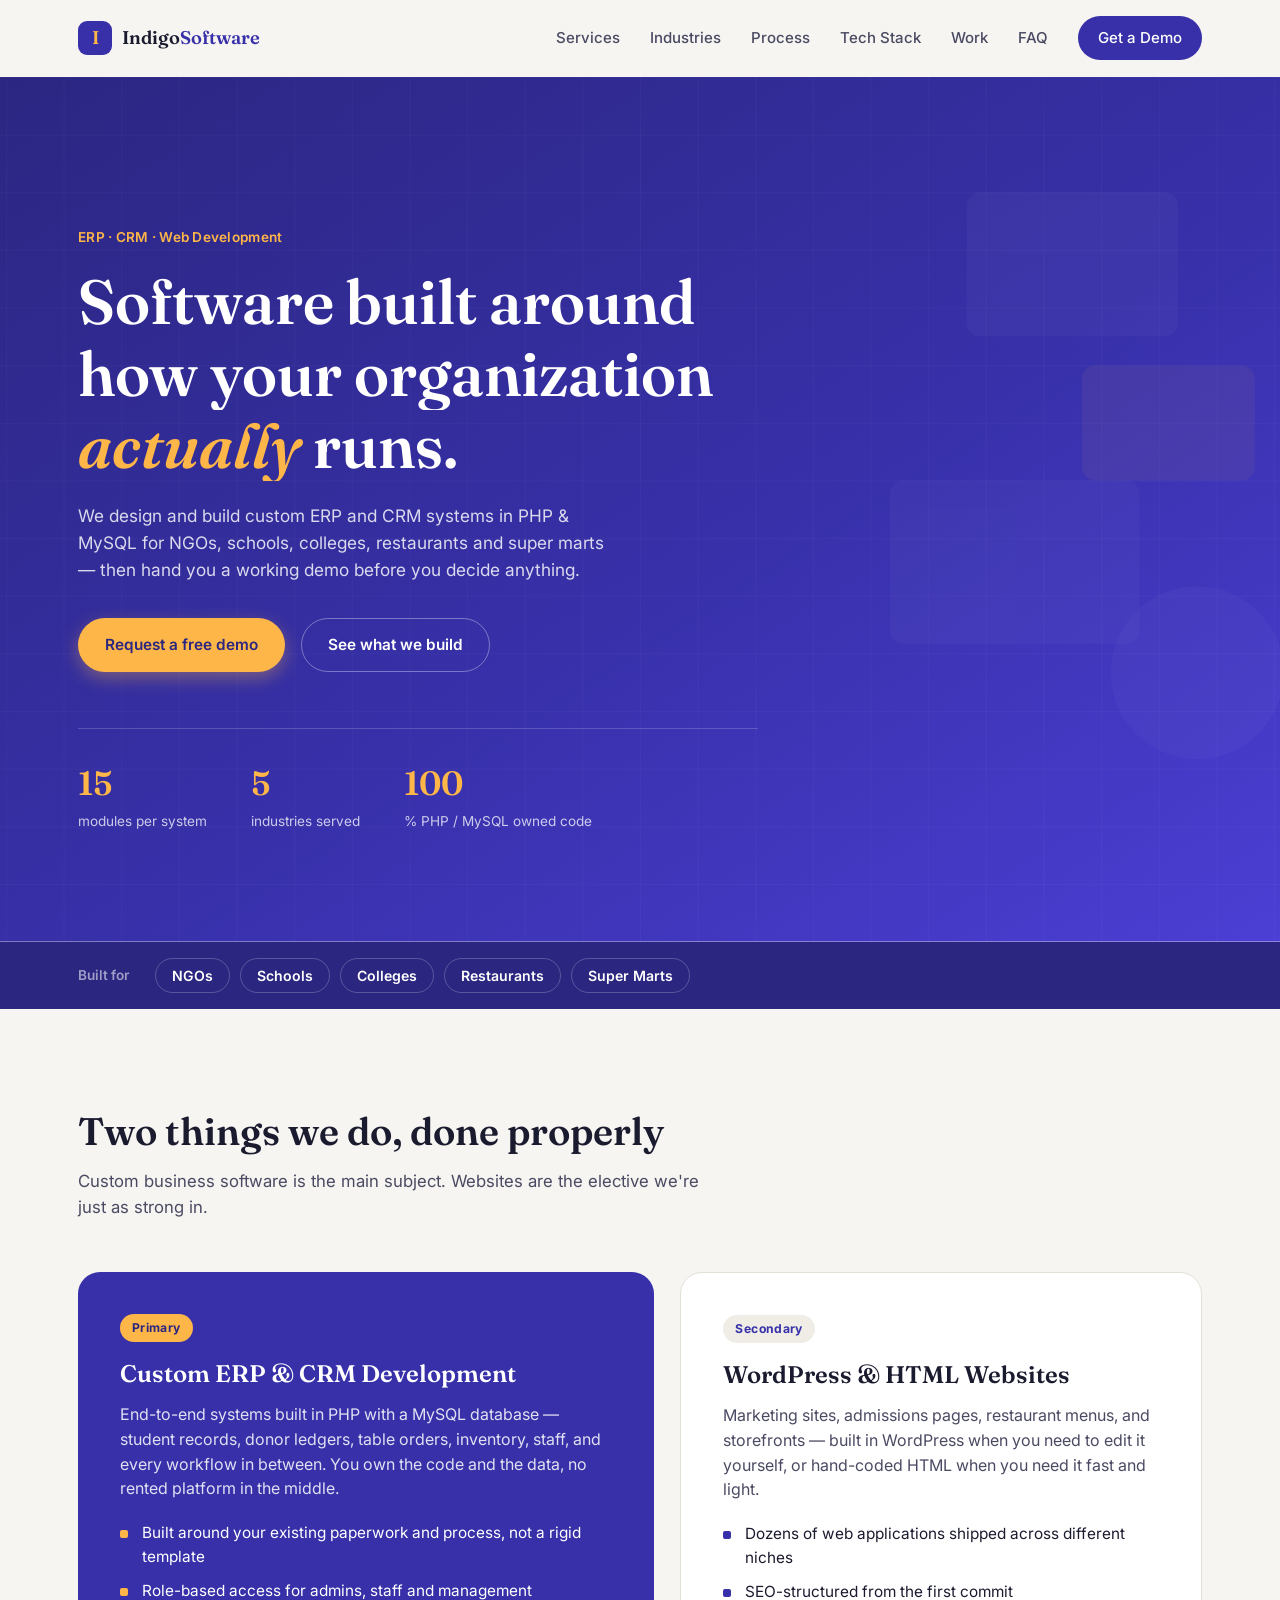
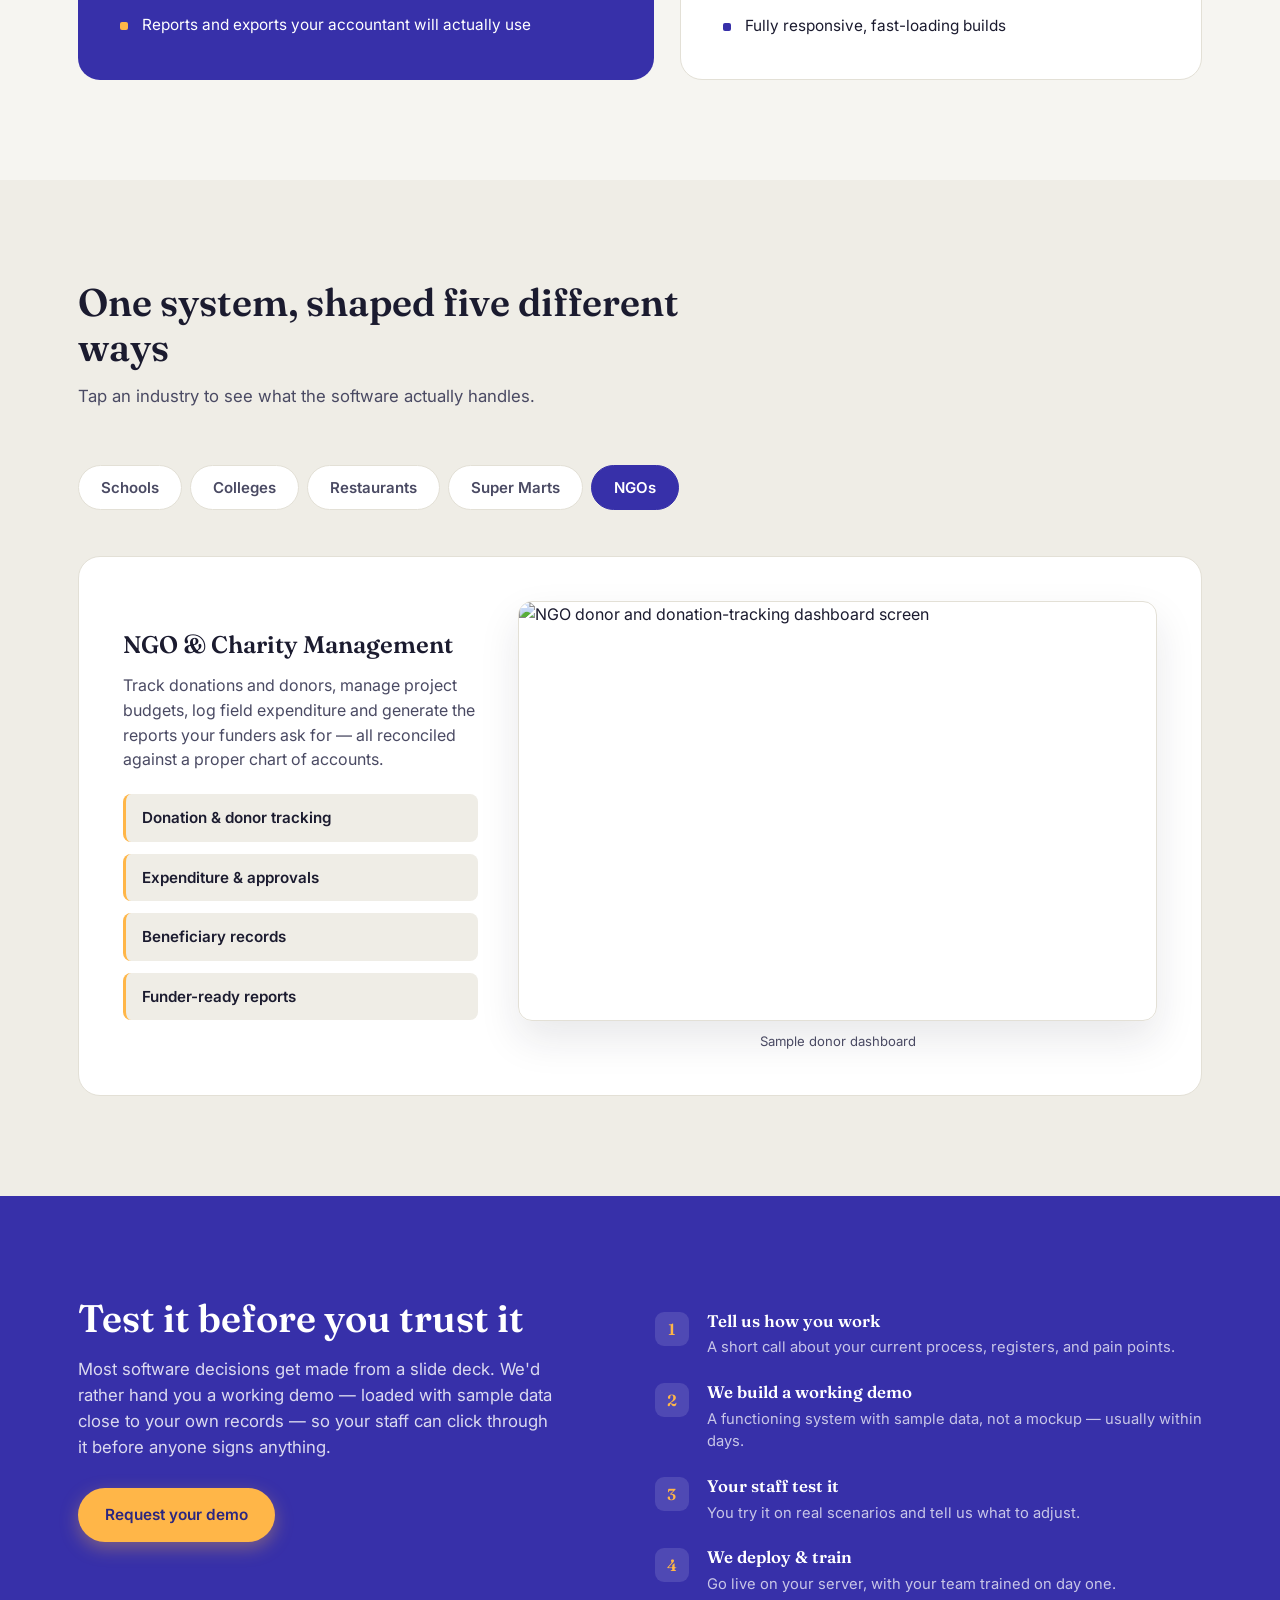
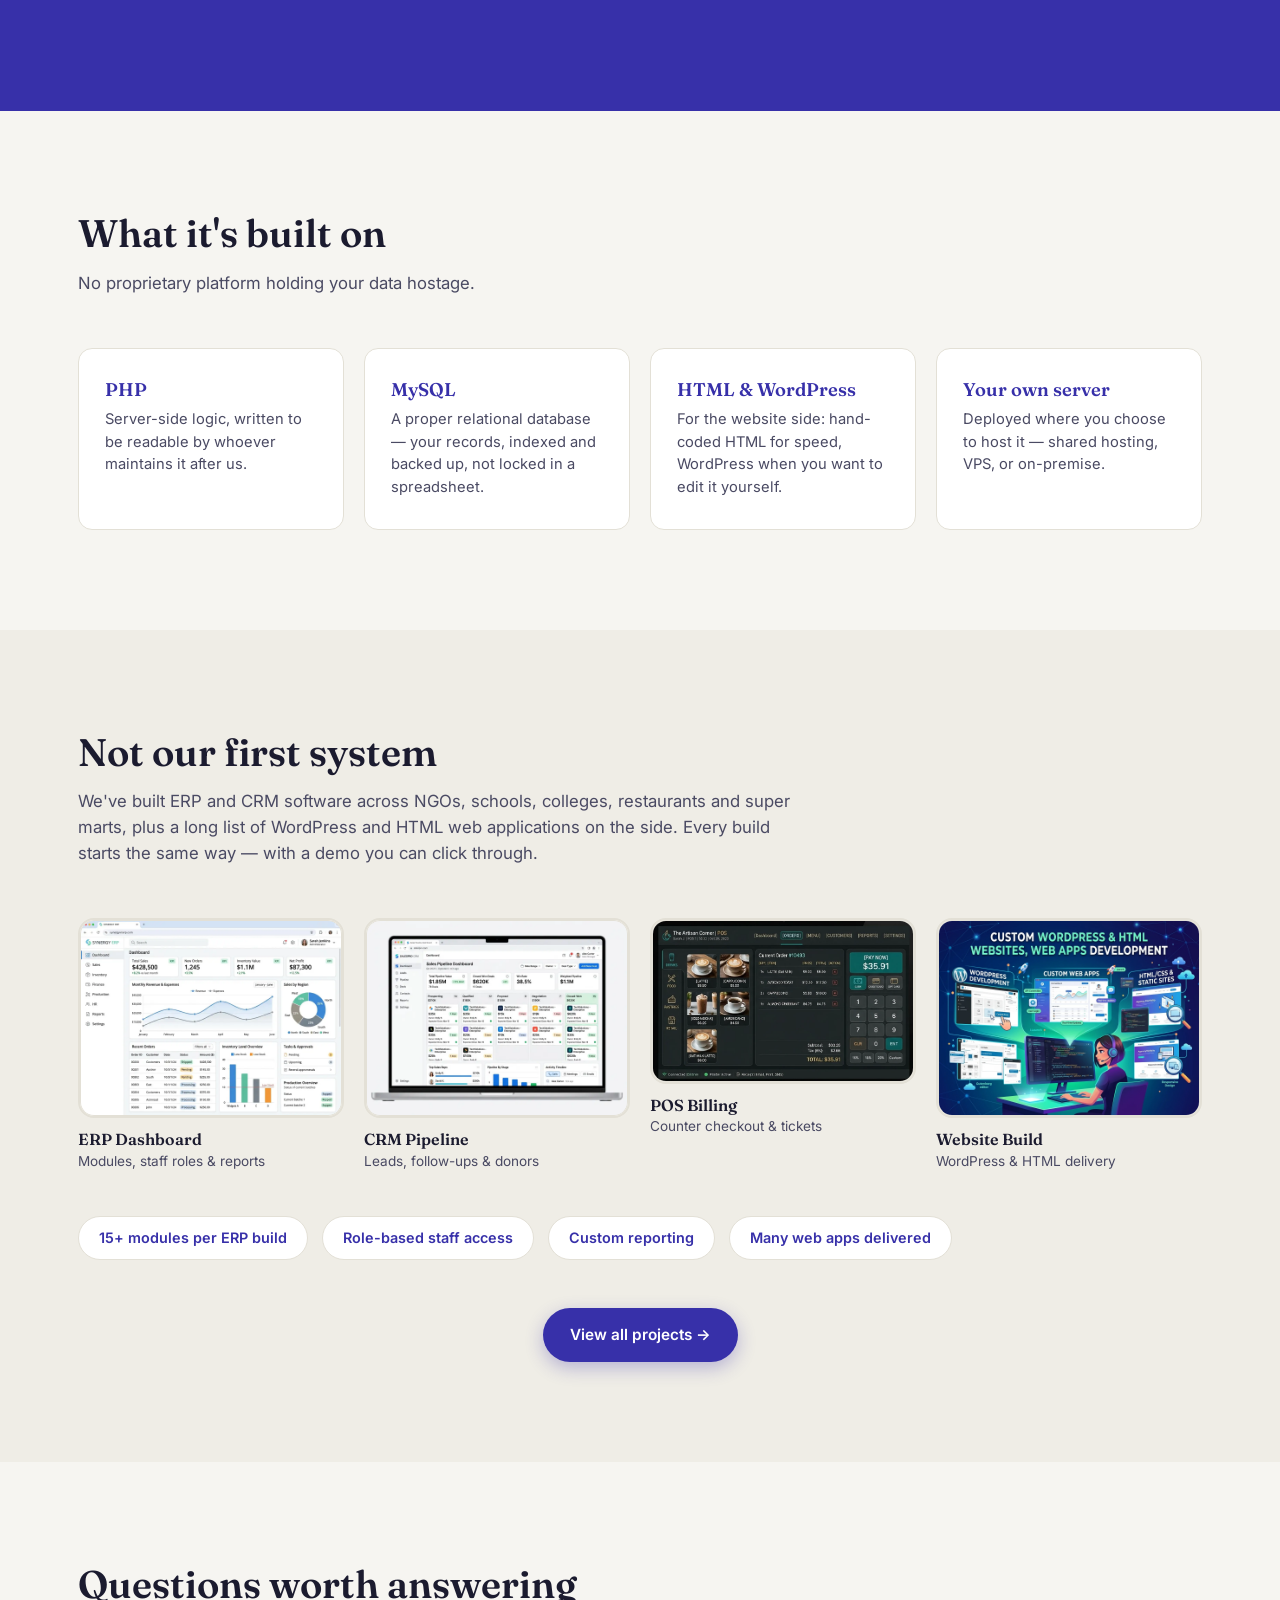
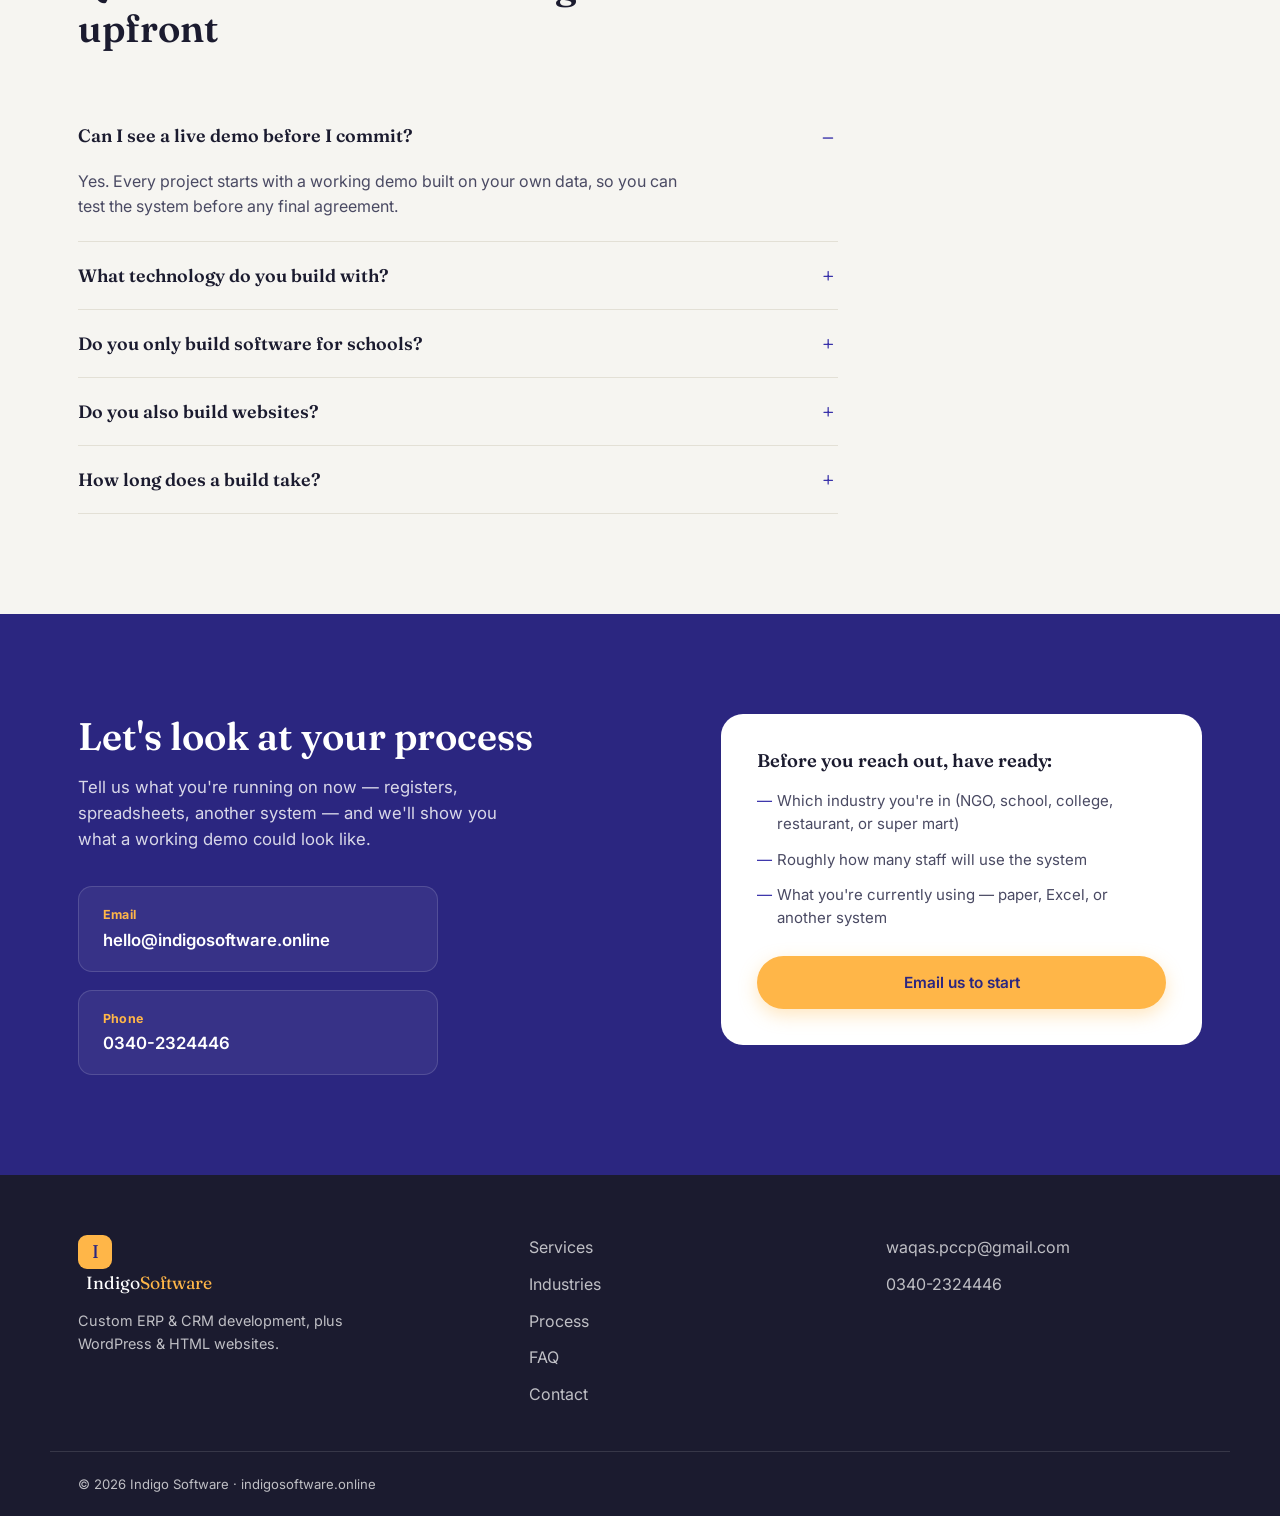
==== commit 8fc784f3: "Update index.html" ====
--- a/index.html
+++ b/index.html
@@ -381,9 +381,9 @@
                     <h2>Let's look at your process</h2>
                     <p>Tell us what you're running on now — registers, spreadsheets, another system — and we'll show you what a working demo could look like.</p>
                     <div class="contact-methods">
-                        <a href="mailto:waqas.pccp@gmail.com" class="contact-method">
+                        <a href="mailto:hello@indigosoftware.online" class="contact-method">
                             <span class="contact-label">Email</span>
-                            <span class="contact-value">waqas.pccp@gmail.com</span>
+                            <span class="contact-value">hello@indigosoftware.online</span>
                         </a>
                         <a href="tel:+923402324446" class="contact-method">
                             <span class="contact-label">Phone</span>
@@ -398,7 +398,7 @@
                         <li>Roughly how many staff will use the system</li>
                         <li>What you're currently using — paper, Excel, or another system</li>
                     </ul>
-                    <a href="mailto:waqas.pccp@gmail.com" class="btn btn-primary btn-block">Email us to start</a>
+                    <a href="hello@indigosoftware.online" class="btn btn-primary btn-block">Email us to start</a>
                 </div>
             </div>
         </section>
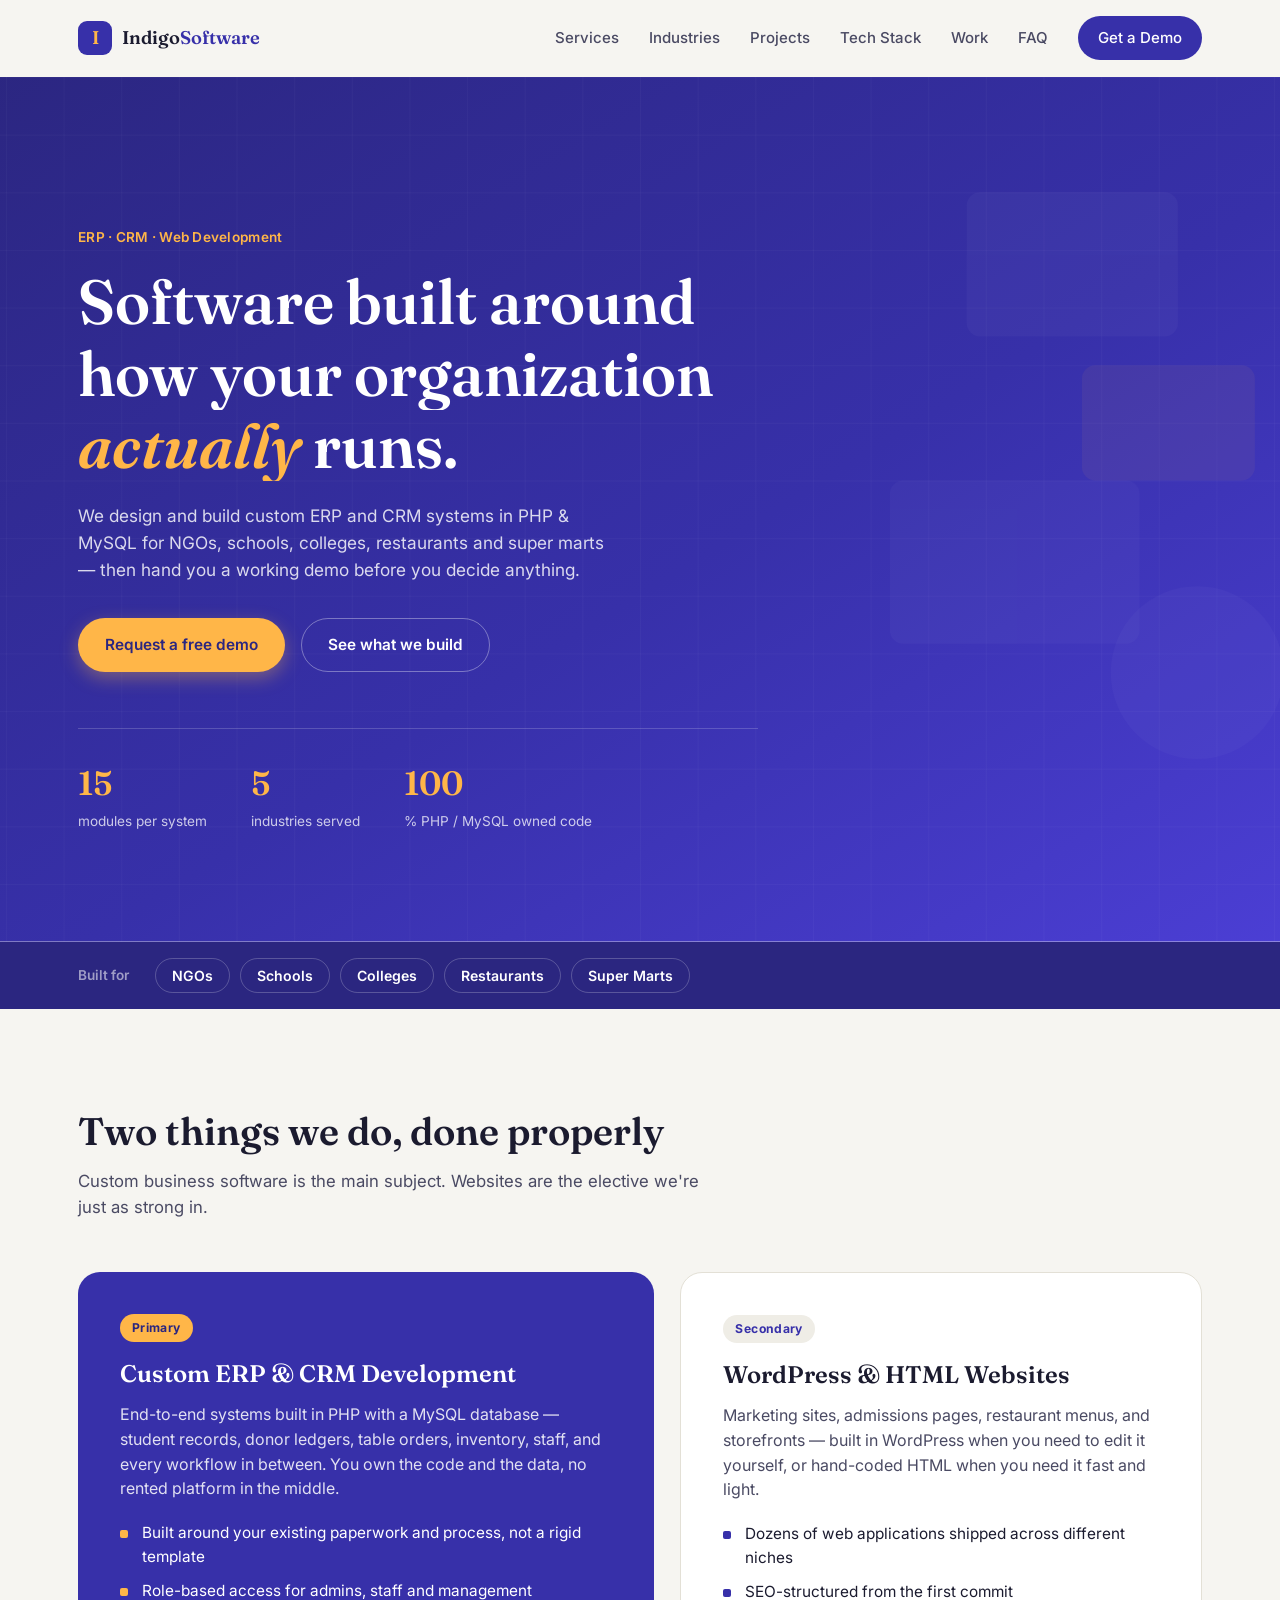
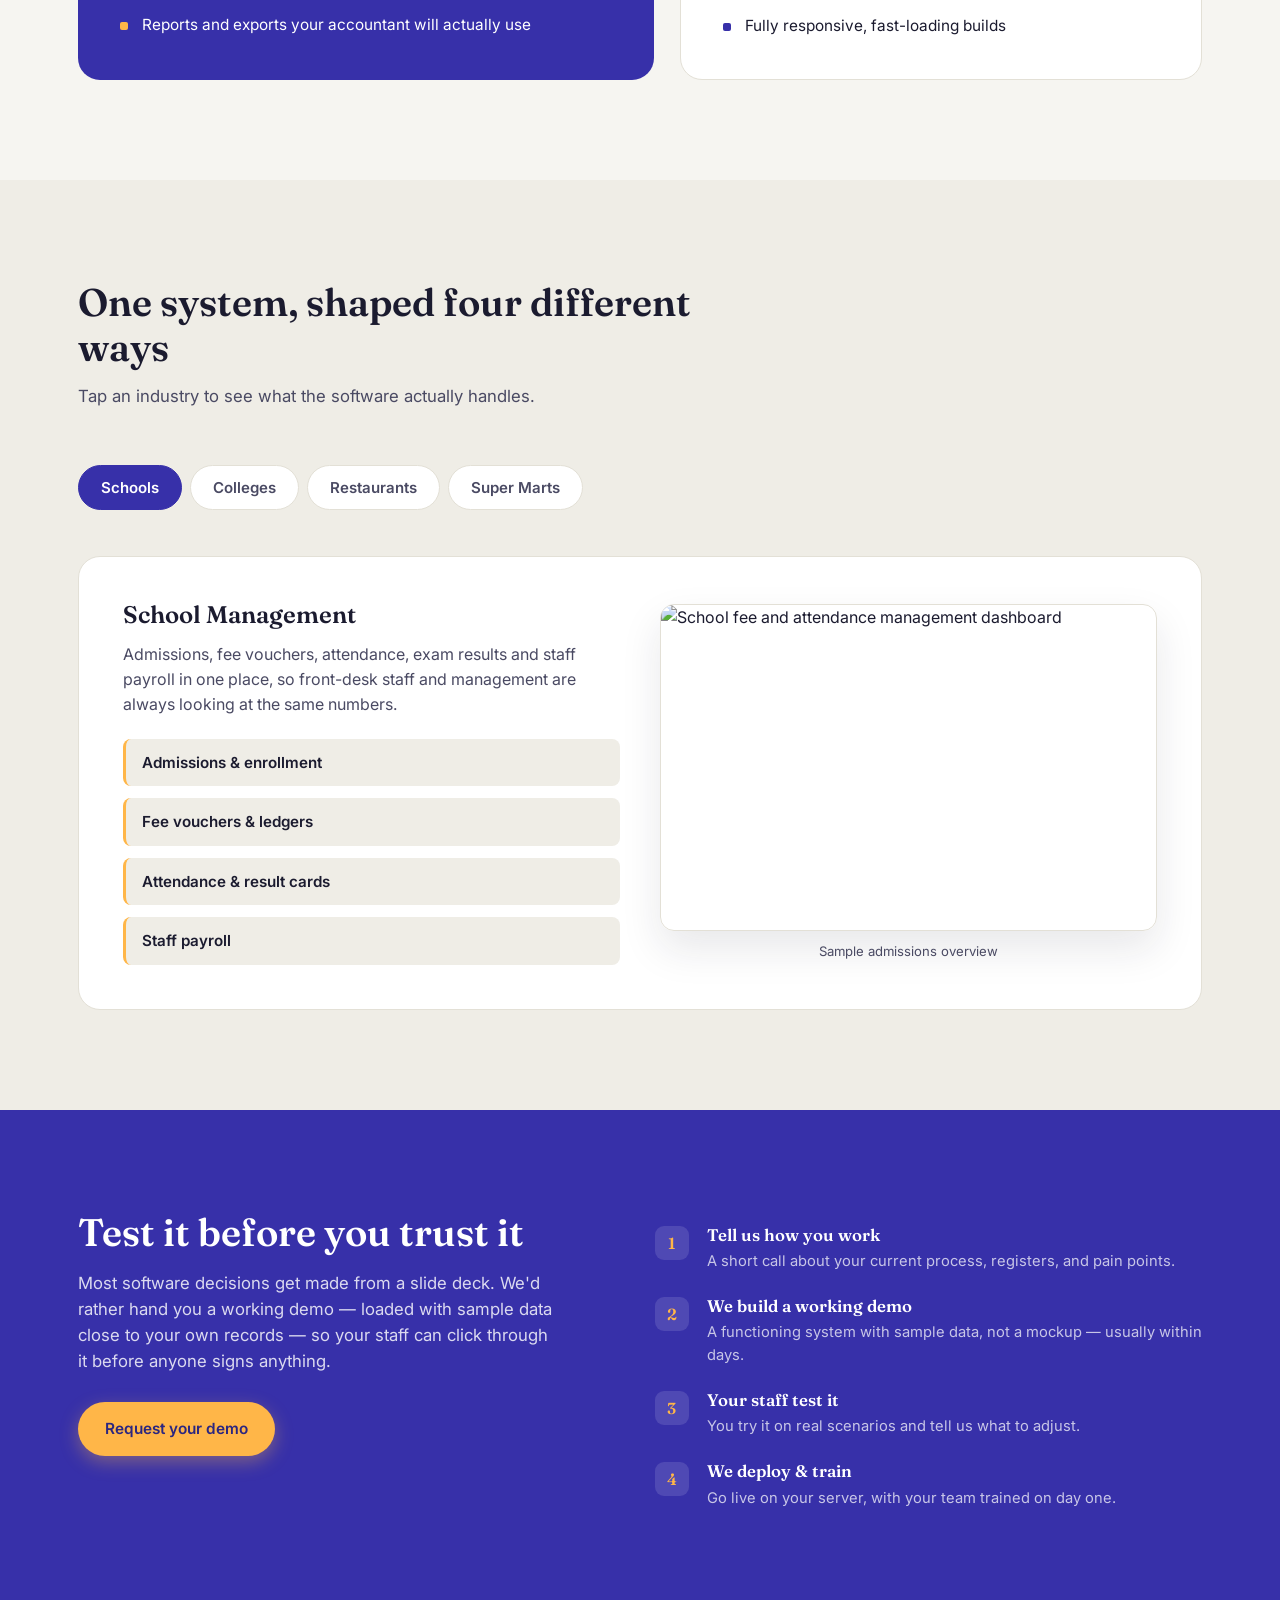
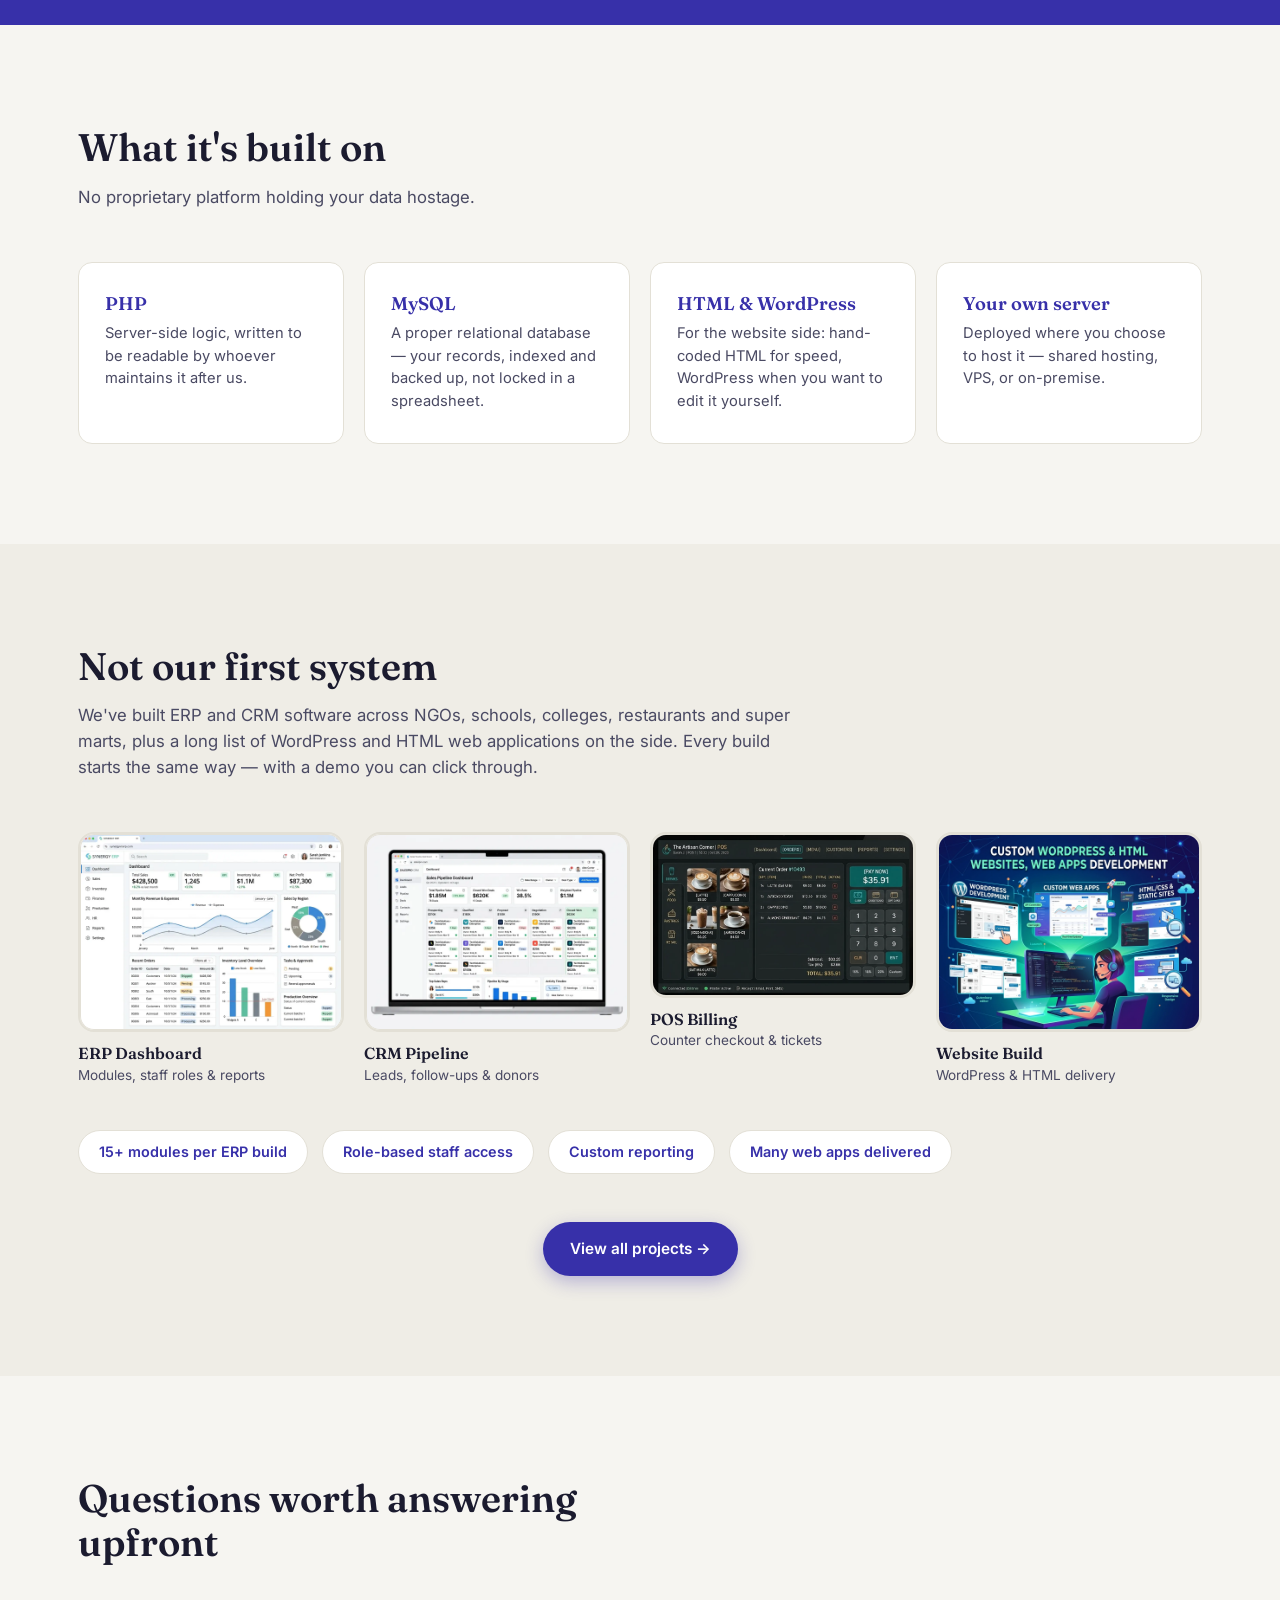
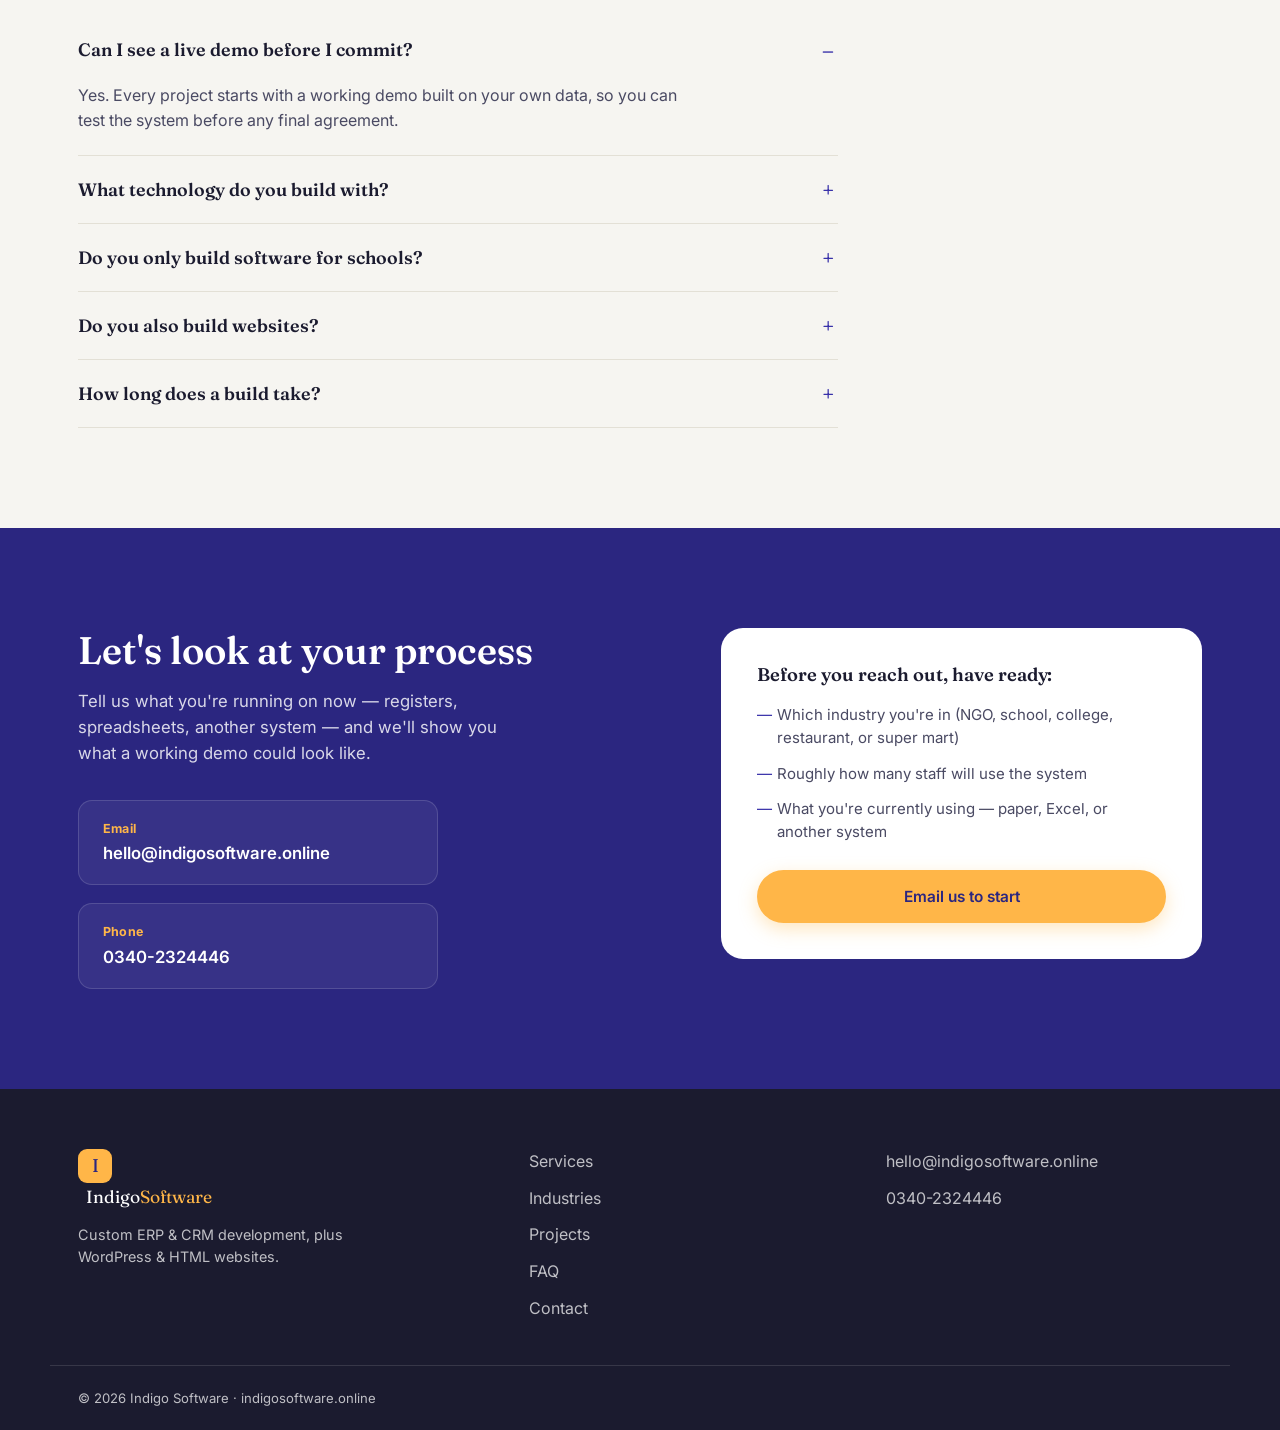
==== commit ba154993: "Update index.html" ====
--- a/index.html
+++ b/index.html
@@ -182,46 +182,32 @@
             </div>
         </section>
 
-        <!-- 4. INDUSTRIES (interactive tabs) -->
-       <!-- 4. INDUSTRIES (interactive tabs) - MOBILE COMPATIBLE -->
+        <!-- 4. INDUSTRIES (interactive tabs) - MOBILE COMPATIBLE -->
 <section class="section industries" id="industries">
     <div class="wrap">
         <div class="section-head">
-            <h2>One system, shaped five different ways</h2>
+            <h2>One system, shaped four different ways</h2>
             <p>Tap an industry to see what the software actually handles.</p>
         </div>
         <div class="tabs" id="industryTabs">
-            <!-- Tab buttons - now scrollable horizontally on mobile -->
+            <!-- Tab buttons - horizontally scrollable on mobile -->
             <div class="tab-buttons" role="tablist" style="overflow-x:auto;overflow-y:hidden;white-space:nowrap;display:flex;flex-wrap:nowrap;gap:8px;padding:4px 0 12px;scrollbar-width:thin;scroll-behavior:smooth;-webkit-overflow-scrolling:touch;">
-                <button class="tab-btn" role="tab" aria-selected="false" data-tab="school" style="flex:0 0 auto;">Schools</button>
+                <button class="tab-btn is-active" role="tab" aria-selected="true" data-tab="school" style="flex:0 0 auto;">Schools</button>
                 <button class="tab-btn" role="tab" aria-selected="false" data-tab="college" style="flex:0 0 auto;">Colleges</button>
                 <button class="tab-btn" role="tab" aria-selected="false" data-tab="restaurant" style="flex:0 0 auto;">Restaurants</button>
                 <button class="tab-btn" role="tab" aria-selected="false" data-tab="mart" style="flex:0 0 auto;">Super Marts</button>
-                <button class="tab-btn is-active" role="tab" aria-selected="true" data-tab="ngo" style="flex:0 0 auto;">NGOs</button>
-            </div>
-            <div class="tab-panels">                
-                <!-- School Panel -->
-                <div class="tab-panel" id="panel-school" role="tabpanel">
+            </div>
+            <div class="tab-panels">
+                <!-- School Panel (Active by default) -->
+                <div class="tab-panel is-active" id="panel-school" role="tabpanel">
                     <div class="tab-panel-copy">
                         <h3>School Management</h3>
                         <p>Admissions, fee vouchers, attendance, exam results and staff payroll in one place, so front-desk staff and management are always looking at the same numbers.</p>
                         <ul><li>Admissions &amp; enrollment</li><li>Fee vouchers &amp; ledgers</li><li>Attendance &amp; result cards</li><li>Staff payroll</li></ul>
                     </div>
                     <figure class="tab-panel-shot">
-                        <img src="school-management-software.webp" alt="School fee and attendance management dashboard screen" loading="lazy" width="640" height="420">
+                        <img src="images/industry-school.jpg" alt="School fee and attendance management dashboard" loading="lazy" width="640" height="420" style="width:100%;height:auto;display:block;border-radius:var(--radius-md);border:1px solid var(--line);">
                         <figcaption>Sample admissions overview</figcaption>
-                    </figure>
-                </div>
-                <!-- NGO Panel -->
-                <div class="tab-panel is-active" id="panel-ngo" role="tabpanel">
-                    <div class="tab-panel-copy">
-                        <h3>NGO &amp; Charity Management</h3>
-                        <p>Track donations and donors, manage project budgets, log field expenditure and generate the reports your funders ask for — all reconciled against a proper chart of accounts.</p>
-                        <ul><li>Donation &amp; donor tracking</li><li>Expenditure &amp; approvals</li><li>Beneficiary records</li><li>Funder-ready reports</li></ul>
-                    </div>
-                    <figure class="tab-panel-shot">
-                        <img src="images/industry-ngo.svg" alt="NGO donor and donation-tracking dashboard screen" loading="lazy" width="640" height="420">
-                        <figcaption>Sample donor dashboard</figcaption>
                     </figure>
                 </div>
                 <!-- College Panel -->
@@ -232,7 +218,7 @@
                         <ul><li>Department &amp; semester structure</li><li>Faculty scheduling</li><li>Transcript &amp; GPA records</li><li>Multi-campus support</li></ul>
                     </div>
                     <figure class="tab-panel-shot">
-                        <img src="college-management-software.webp" alt="College ERP department and semester overview screen" loading="lazy" width="640" height="420">
+                        <img src="images/industry-college.jpg" alt="College ERP department and semester overview" loading="lazy" width="640" height="420" style="width:100%;height:auto;display:block;border-radius:var(--radius-md);border:1px solid var(--line);">
                         <figcaption>Sample department view</figcaption>
                     </figure>
                 </div>
@@ -244,7 +230,7 @@
                         <ul><li>POS &amp; billing</li><li>Kitchen order tickets</li><li>Table &amp; reservation view</li><li>Stock &amp; wastage tracking</li></ul>
                     </div>
                     <figure class="tab-panel-shot">
-                        <img src="restaurant-dashboard.webp" alt="Restaurant point-of-sale and daily sales dashboard screen" loading="lazy" width="640" height="420">
+                        <img src="images/industry-restaurant.jpg" alt="Restaurant point-of-sale and daily sales dashboard" loading="lazy" width="640" height="420" style="width:100%;height:auto;display:block;border-radius:var(--radius-md);border:1px solid var(--line);">
                         <figcaption>Sample POS overview</figcaption>
                     </figure>
                 </div>
@@ -256,7 +242,7 @@
                         <ul><li>Barcode billing</li><li>Multi-branch inventory</li><li>Supplier ledgers</li><li>Low-stock alerts</li></ul>
                     </div>
                     <figure class="tab-panel-shot">
-                        <img src="supermart-software.webp" alt="Super mart multi-branch inventory dashboard screen" loading="lazy" width="640" height="420">
+                        <img src="images/industry-mart.jpg" alt="Super mart multi-branch inventory dashboard" loading="lazy" width="640" height="420" style="width:100%;height:auto;display:block;border-radius:var(--radius-md);border:1px solid var(--line);">
                         <figcaption>Sample inventory overview</figcaption>
                     </figure>
                 </div>
@@ -264,6 +250,7 @@
         </div>
     </div>
 </section>
+
 
         <!-- 5. WHY / DEMO PROMISE -->
         <section class="section demo-promise" id="demo">
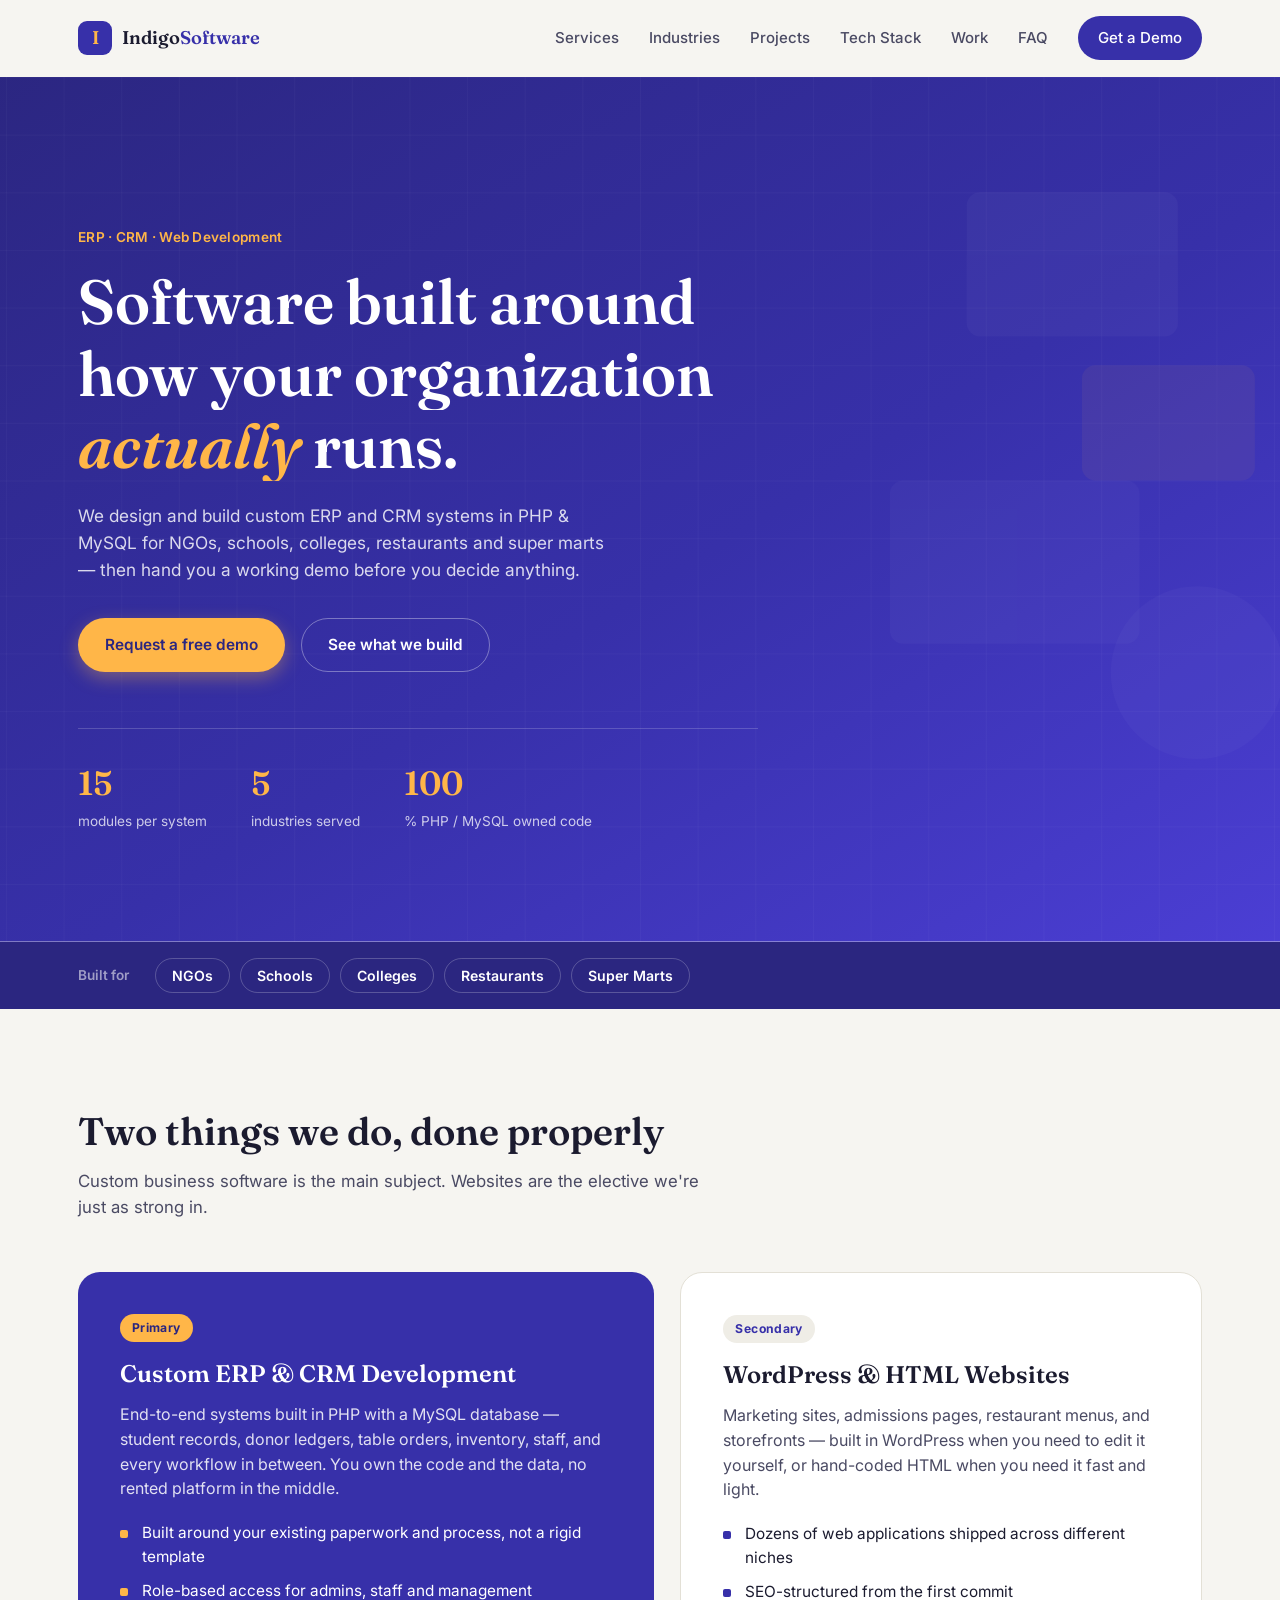
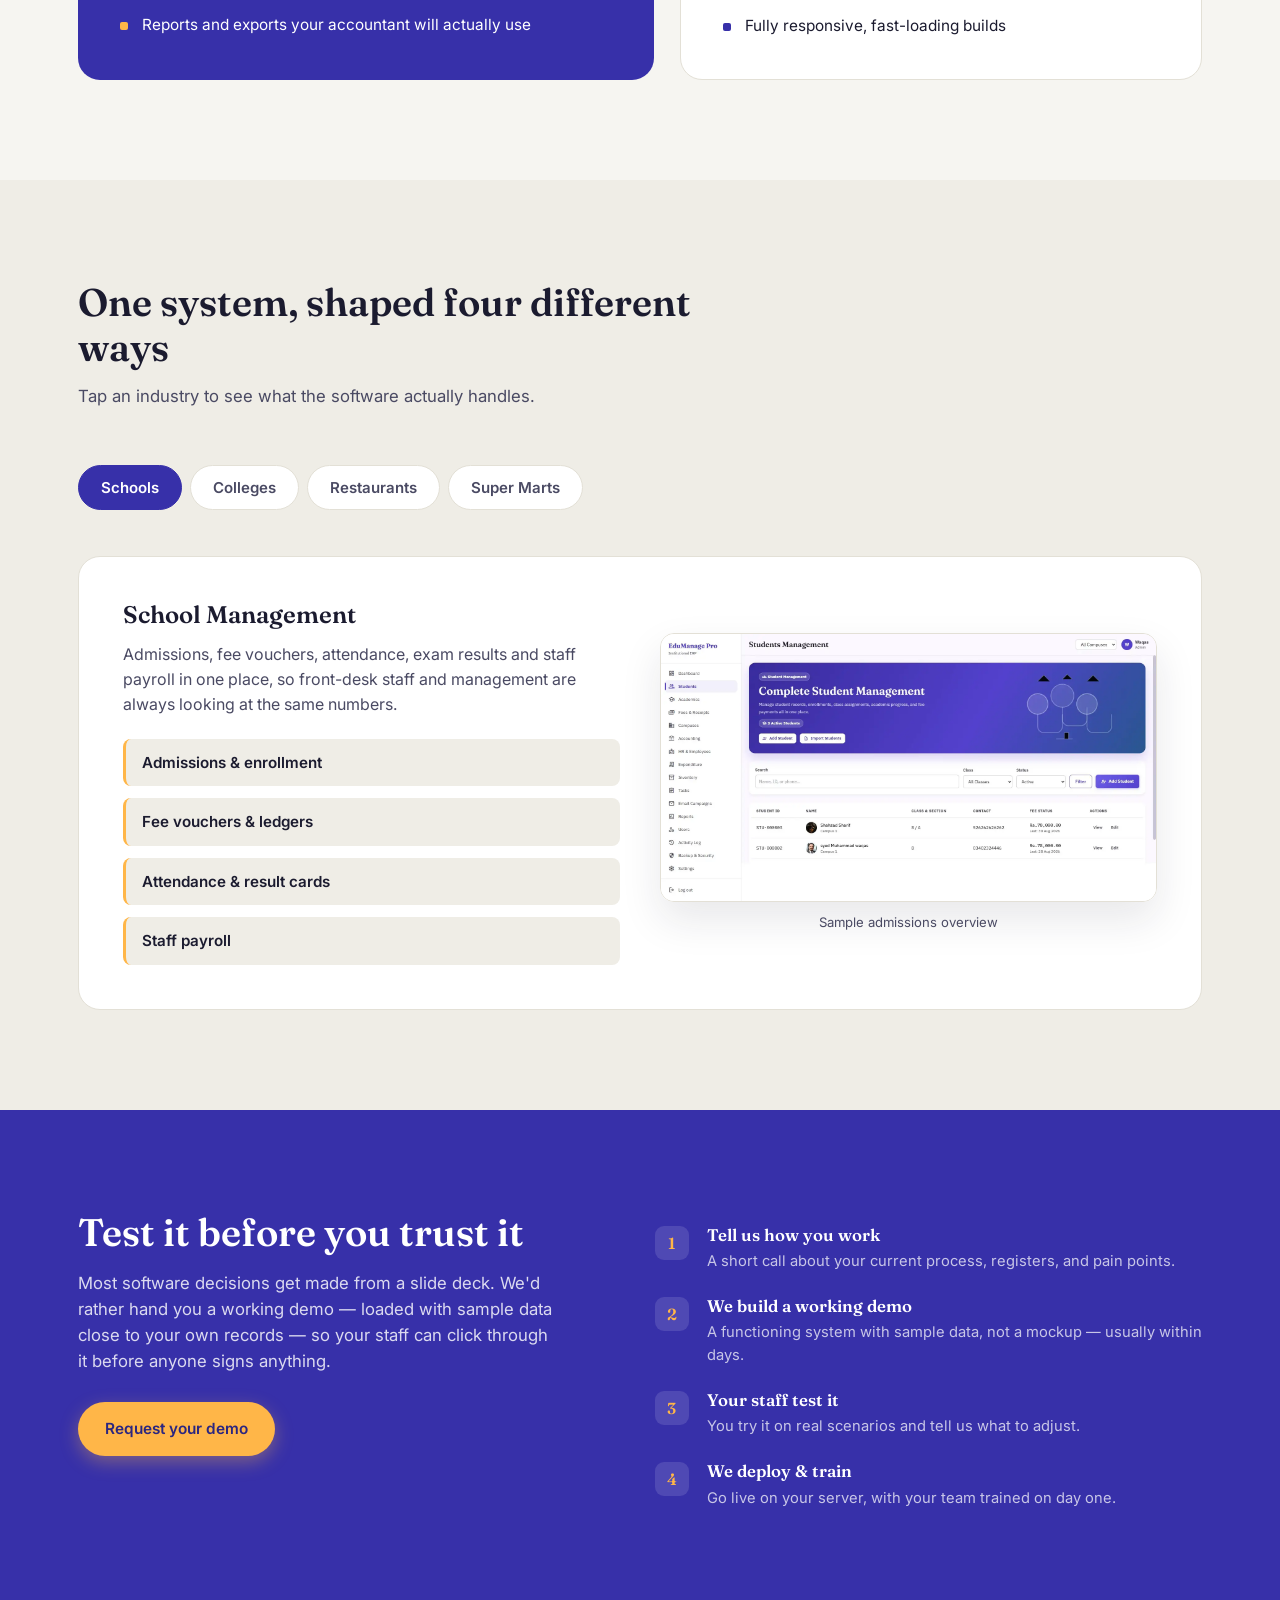
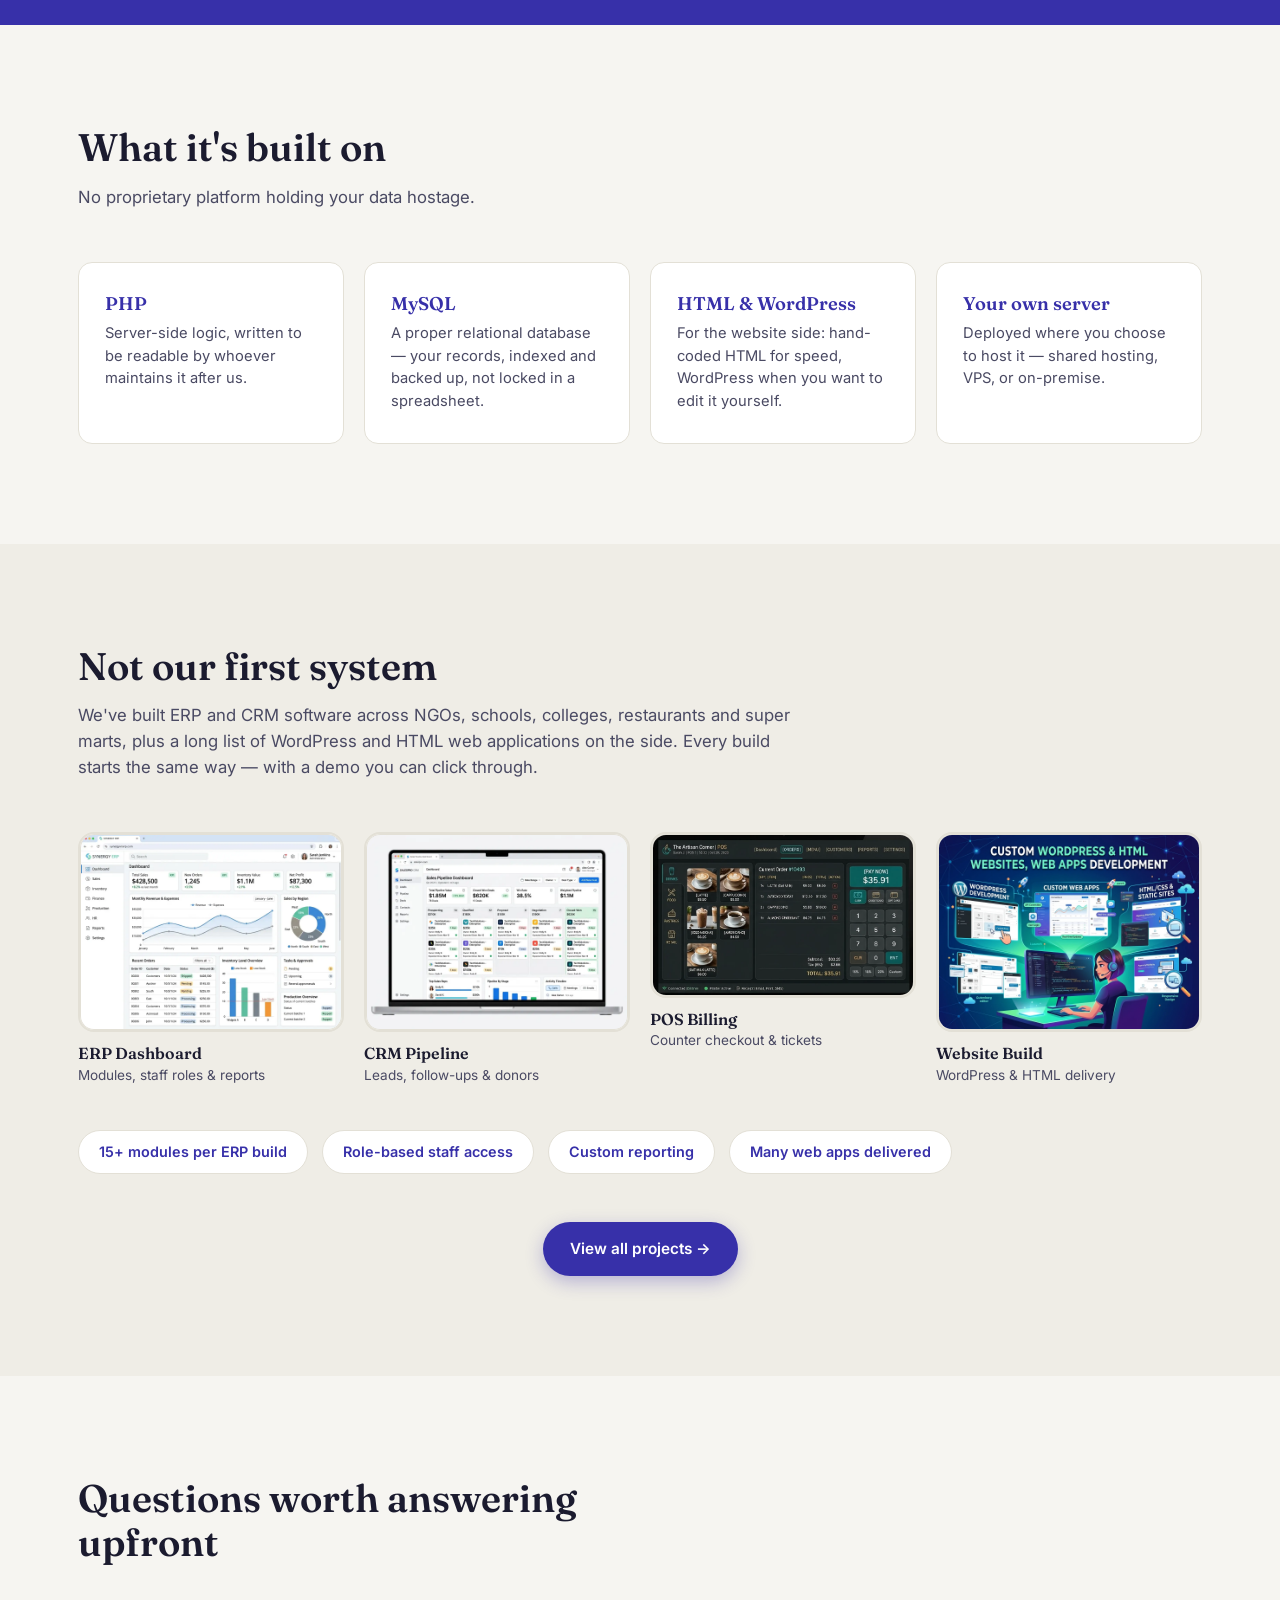
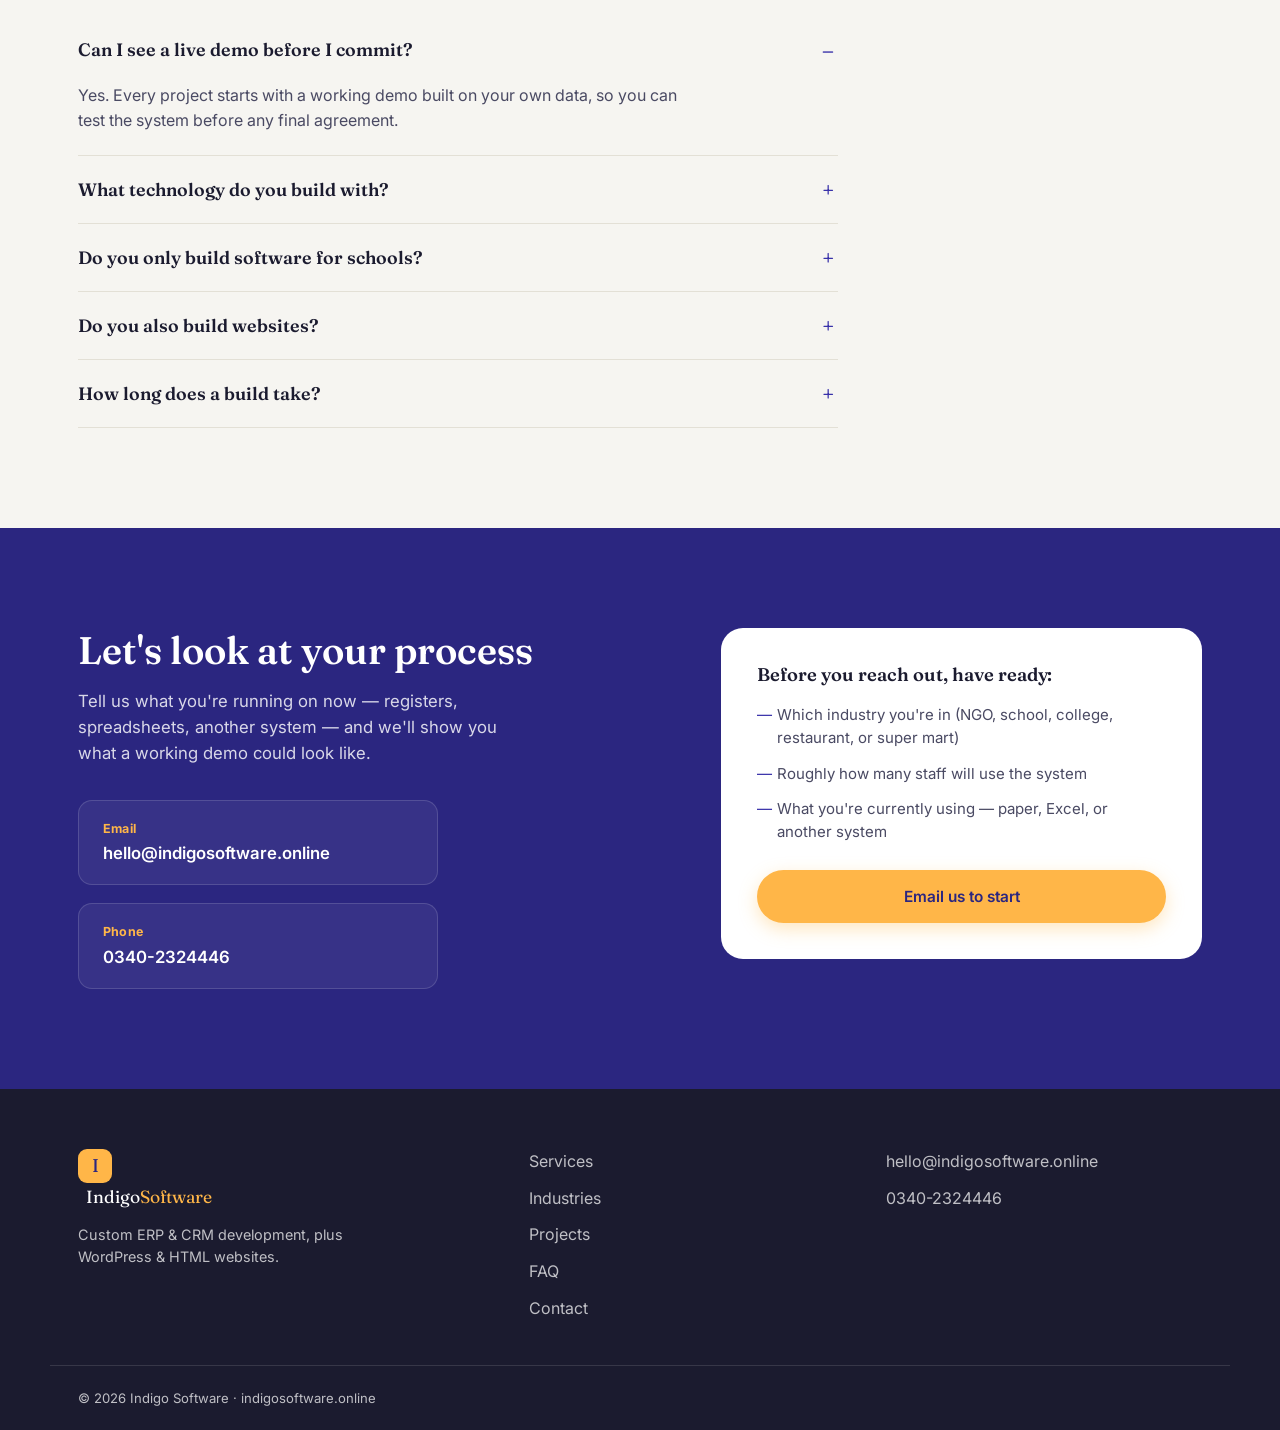
==== commit 43be3128: "Update index.html" ====
--- a/index.html
+++ b/index.html
@@ -206,7 +206,7 @@
                         <ul><li>Admissions &amp; enrollment</li><li>Fee vouchers &amp; ledgers</li><li>Attendance &amp; result cards</li><li>Staff payroll</li></ul>
                     </div>
                     <figure class="tab-panel-shot">
-                        <img src="images/industry-school.jpg" alt="School fee and attendance management dashboard" loading="lazy" width="640" height="420" style="width:100%;height:auto;display:block;border-radius:var(--radius-md);border:1px solid var(--line);">
+                        <img src="school-management-software.webp" alt="School fee and attendance management dashboard" loading="lazy" width="640" height="420" style="width:100%;height:auto;display:block;border-radius:var(--radius-md);border:1px solid var(--line);">
                         <figcaption>Sample admissions overview</figcaption>
                     </figure>
                 </div>
@@ -218,7 +218,7 @@
                         <ul><li>Department &amp; semester structure</li><li>Faculty scheduling</li><li>Transcript &amp; GPA records</li><li>Multi-campus support</li></ul>
                     </div>
                     <figure class="tab-panel-shot">
-                        <img src="images/industry-college.jpg" alt="College ERP department and semester overview" loading="lazy" width="640" height="420" style="width:100%;height:auto;display:block;border-radius:var(--radius-md);border:1px solid var(--line);">
+                        <img src="college-management-software.webp" alt="College ERP department and semester overview" loading="lazy" width="640" height="420" style="width:100%;height:auto;display:block;border-radius:var(--radius-md);border:1px solid var(--line);">
                         <figcaption>Sample department view</figcaption>
                     </figure>
                 </div>
@@ -230,7 +230,7 @@
                         <ul><li>POS &amp; billing</li><li>Kitchen order tickets</li><li>Table &amp; reservation view</li><li>Stock &amp; wastage tracking</li></ul>
                     </div>
                     <figure class="tab-panel-shot">
-                        <img src="images/industry-restaurant.jpg" alt="Restaurant point-of-sale and daily sales dashboard" loading="lazy" width="640" height="420" style="width:100%;height:auto;display:block;border-radius:var(--radius-md);border:1px solid var(--line);">
+                        <img src="restaurant-dashboard.webp" alt="Restaurant point-of-sale and daily sales dashboard" loading="lazy" width="640" height="420" style="width:100%;height:auto;display:block;border-radius:var(--radius-md);border:1px solid var(--line);">
                         <figcaption>Sample POS overview</figcaption>
                     </figure>
                 </div>
@@ -242,7 +242,7 @@
                         <ul><li>Barcode billing</li><li>Multi-branch inventory</li><li>Supplier ledgers</li><li>Low-stock alerts</li></ul>
                     </div>
                     <figure class="tab-panel-shot">
-                        <img src="images/industry-mart.jpg" alt="Super mart multi-branch inventory dashboard" loading="lazy" width="640" height="420" style="width:100%;height:auto;display:block;border-radius:var(--radius-md);border:1px solid var(--line);">
+                        <img src="supermart-software.webp" alt="Super mart multi-branch inventory dashboard" loading="lazy" width="640" height="420" style="width:100%;height:auto;display:block;border-radius:var(--radius-md);border:1px solid var(--line);">
                         <figcaption>Sample inventory overview</figcaption>
                     </figure>
                 </div>
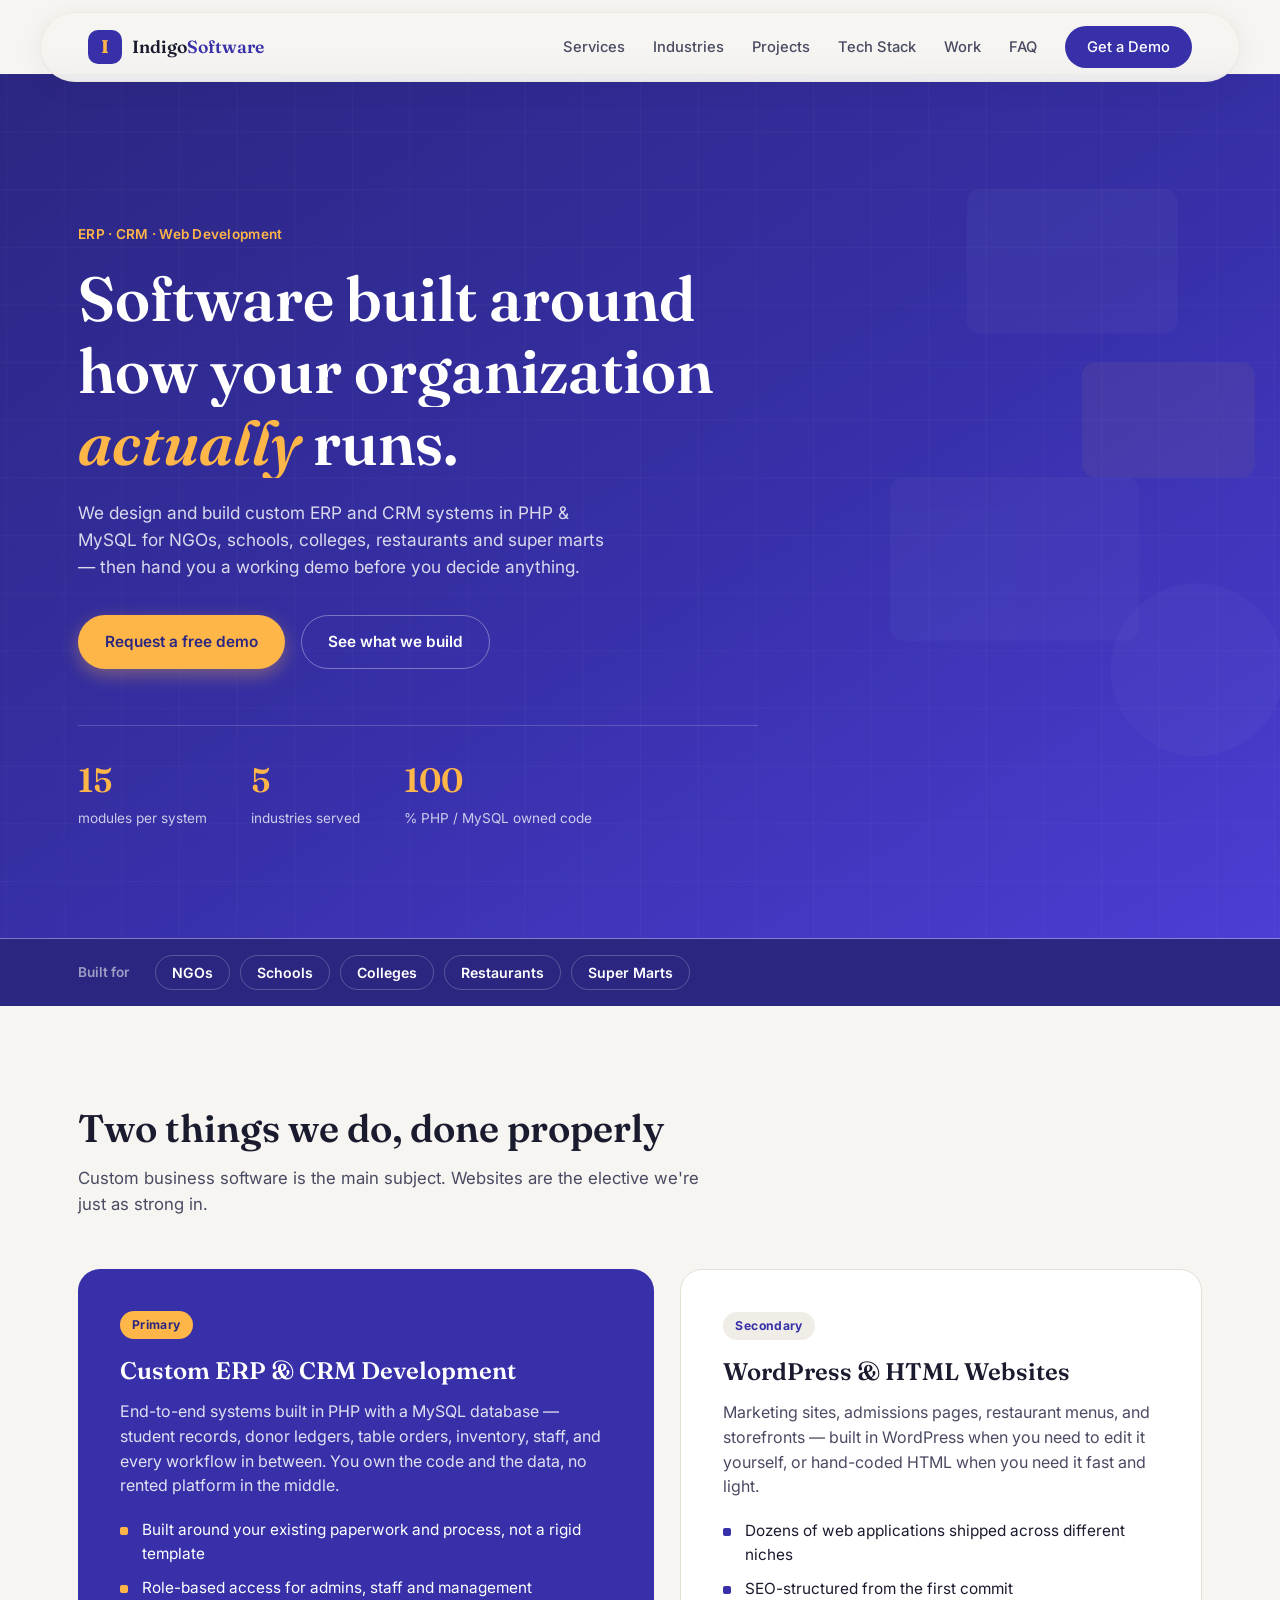
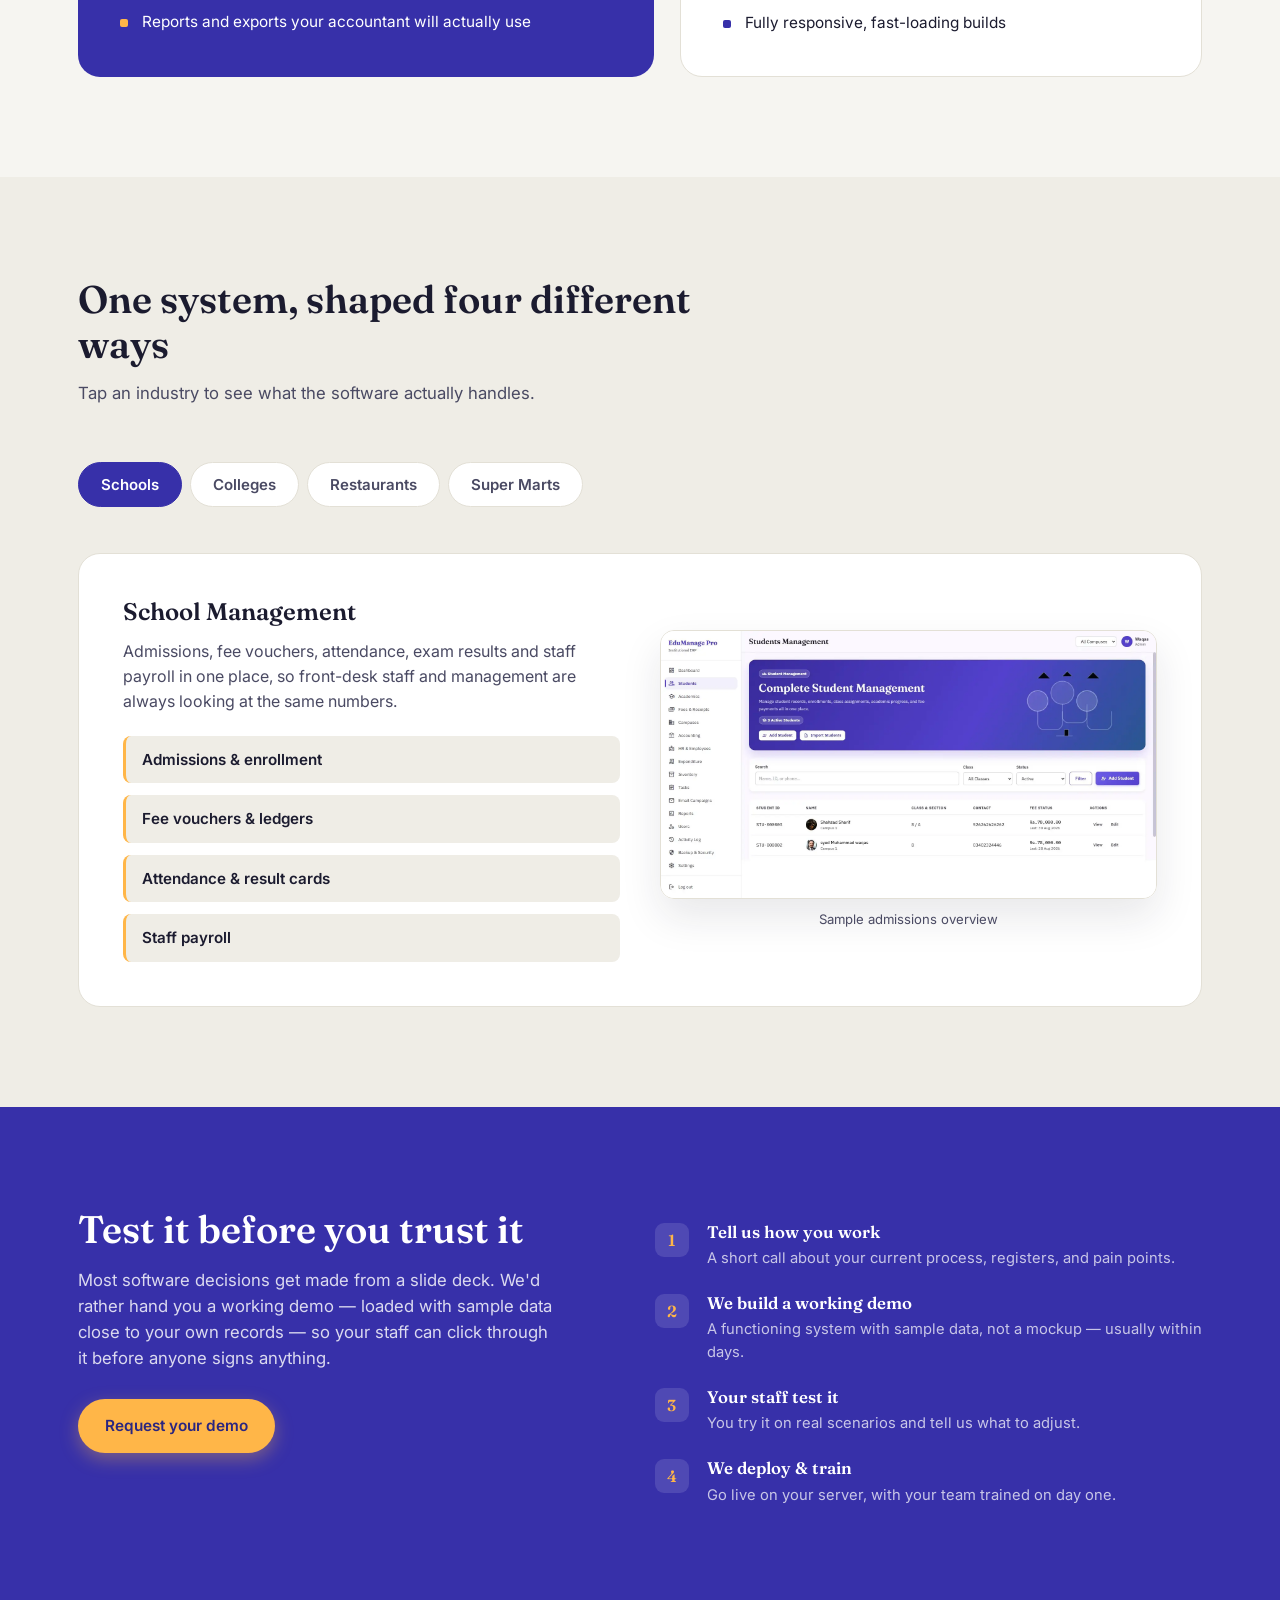
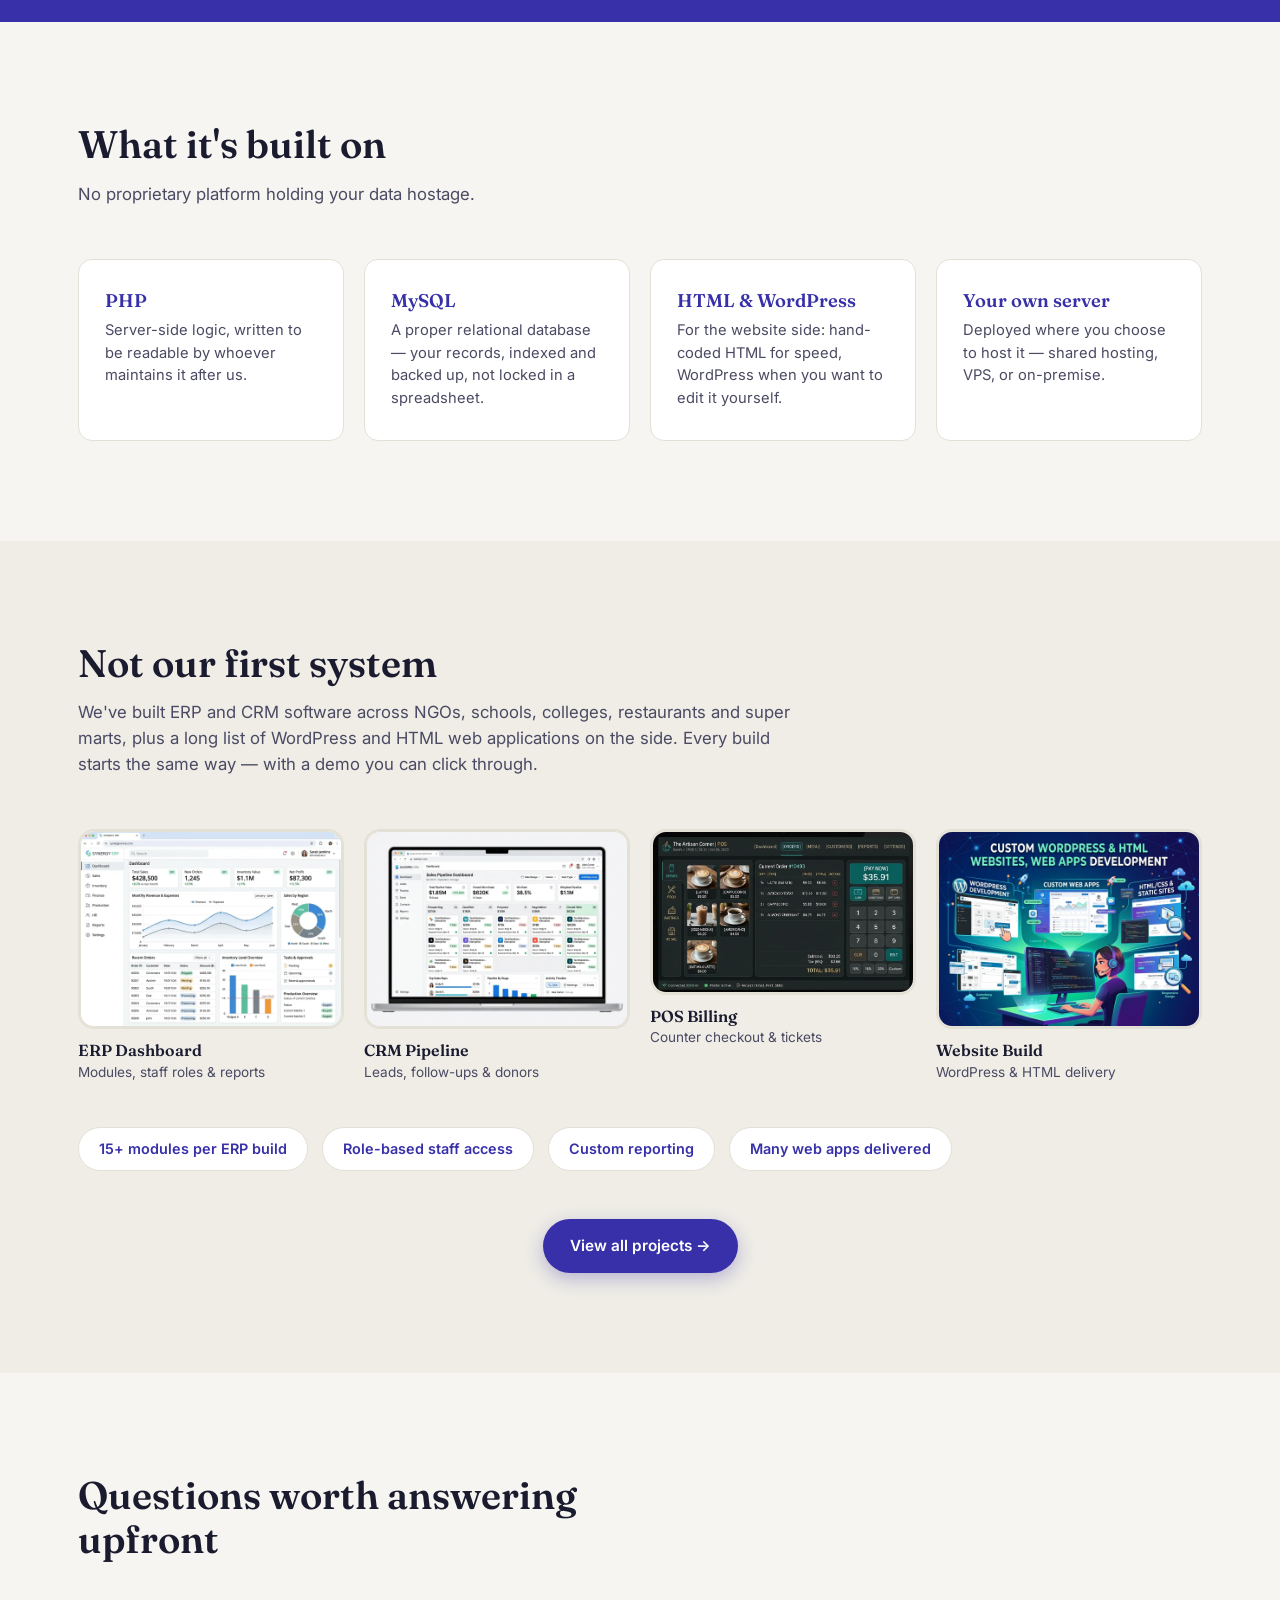
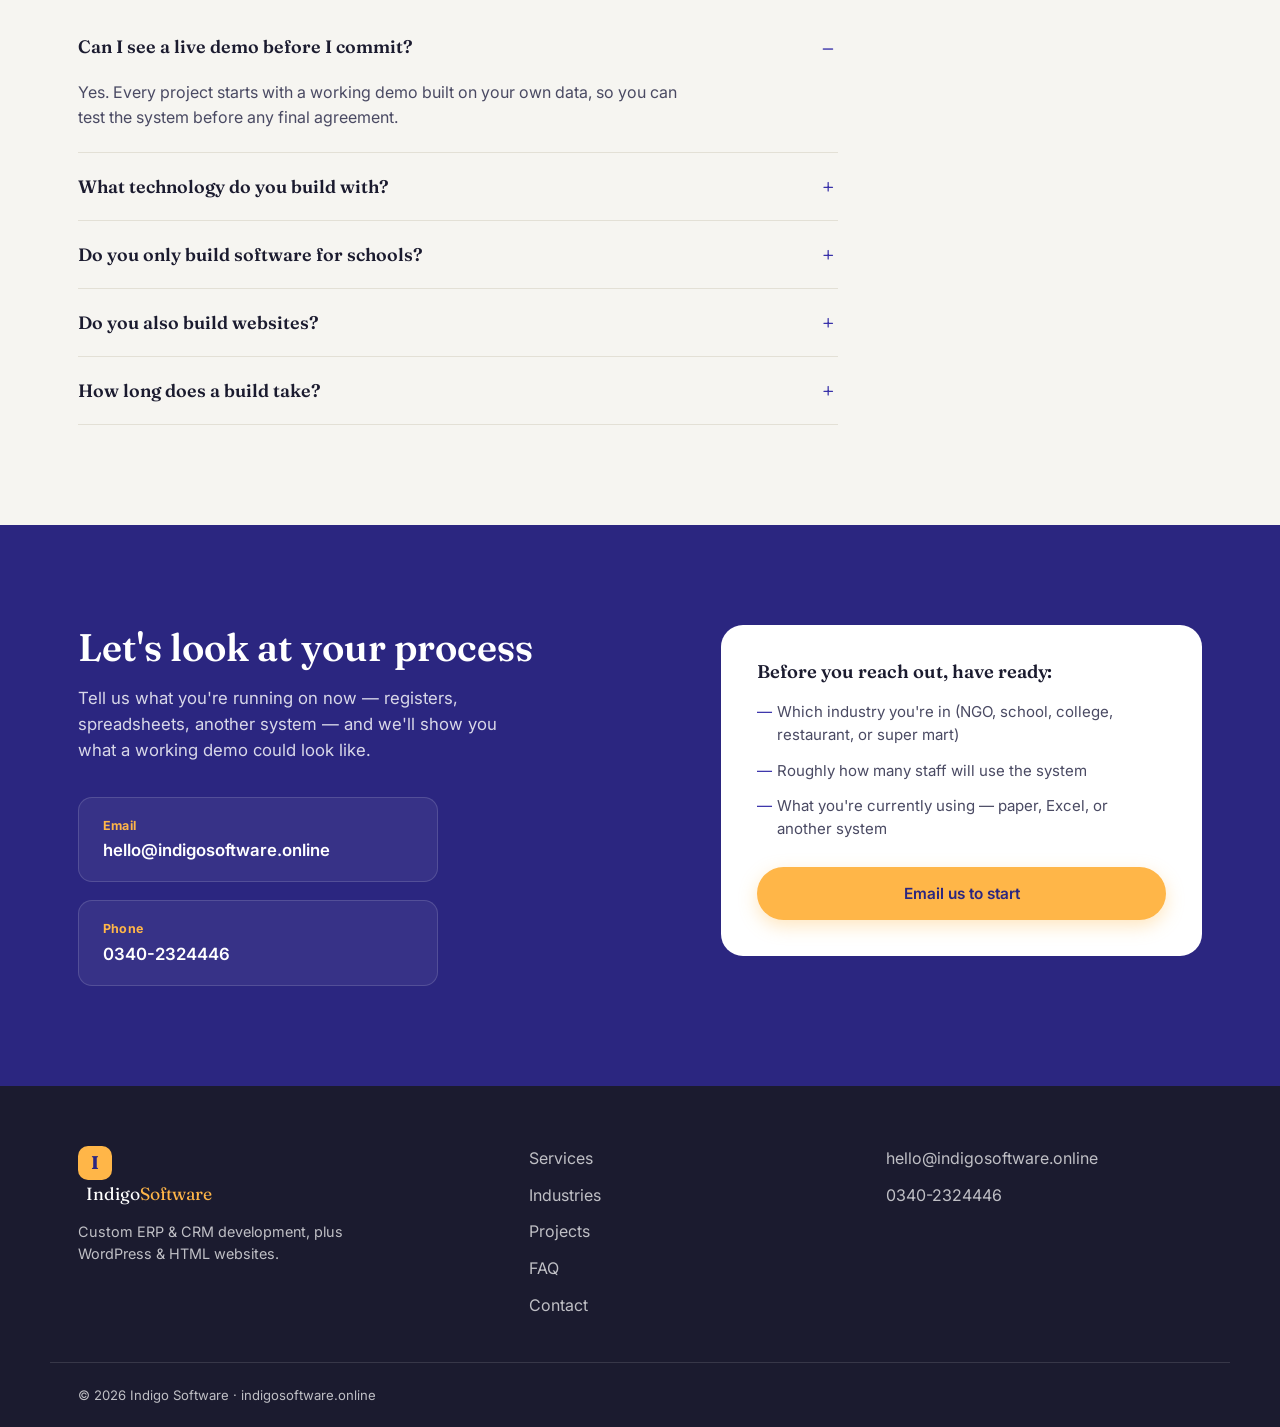
==== commit 190a9330: "Update index.html" ====
--- a/index.html
+++ b/index.html
@@ -43,7 +43,7 @@
             "logo": "https://indigosoftware.online/logo.png",
             "image": "https://indigosoftware.online/og-cover.jpg",
             "description": "Custom ERP and CRM software development in PHP and MySQL for NGOs, schools, colleges, restaurants and super marts, plus WordPress and HTML website development.",
-            "email": "waqas.pccp@gmail.com",
+            "email": "hello@indigosoftware.online",
             "telephone": "+92-340-2324446",
             "priceRange": "$$",
             "areaServed": "Worldwide",
@@ -94,7 +94,7 @@
 
     <main id="top">
 
-        <!-- 1. HERO -->
+        <!-- 1. HERO - No extra space at top -->
         <section class="hero" id="hero">
             <div class="hero-bg" aria-hidden="true">
                 <svg viewBox="0 0 1440 900" preserveAspectRatio="xMidYMid slice" xmlns="http://www.w3.org/2000/svg" class="hero-svg">
@@ -183,74 +183,73 @@
         </section>
 
         <!-- 4. INDUSTRIES (interactive tabs) - MOBILE COMPATIBLE -->
-<section class="section industries" id="industries">
-    <div class="wrap">
-        <div class="section-head">
-            <h2>One system, shaped four different ways</h2>
-            <p>Tap an industry to see what the software actually handles.</p>
-        </div>
-        <div class="tabs" id="industryTabs">
-            <!-- Tab buttons - horizontally scrollable on mobile -->
-            <div class="tab-buttons" role="tablist" style="overflow-x:auto;overflow-y:hidden;white-space:nowrap;display:flex;flex-wrap:nowrap;gap:8px;padding:4px 0 12px;scrollbar-width:thin;scroll-behavior:smooth;-webkit-overflow-scrolling:touch;">
-                <button class="tab-btn is-active" role="tab" aria-selected="true" data-tab="school" style="flex:0 0 auto;">Schools</button>
-                <button class="tab-btn" role="tab" aria-selected="false" data-tab="college" style="flex:0 0 auto;">Colleges</button>
-                <button class="tab-btn" role="tab" aria-selected="false" data-tab="restaurant" style="flex:0 0 auto;">Restaurants</button>
-                <button class="tab-btn" role="tab" aria-selected="false" data-tab="mart" style="flex:0 0 auto;">Super Marts</button>
-            </div>
-            <div class="tab-panels">
-                <!-- School Panel (Active by default) -->
-                <div class="tab-panel is-active" id="panel-school" role="tabpanel">
-                    <div class="tab-panel-copy">
-                        <h3>School Management</h3>
-                        <p>Admissions, fee vouchers, attendance, exam results and staff payroll in one place, so front-desk staff and management are always looking at the same numbers.</p>
-                        <ul><li>Admissions &amp; enrollment</li><li>Fee vouchers &amp; ledgers</li><li>Attendance &amp; result cards</li><li>Staff payroll</li></ul>
-                    </div>
-                    <figure class="tab-panel-shot">
-                        <img src="school-management-software.webp" alt="School fee and attendance management dashboard" loading="lazy" width="640" height="420" style="width:100%;height:auto;display:block;border-radius:var(--radius-md);border:1px solid var(--line);">
-                        <figcaption>Sample admissions overview</figcaption>
-                    </figure>
-                </div>
-                <!-- College Panel -->
-                <div class="tab-panel" id="panel-college" role="tabpanel">
-                    <div class="tab-panel-copy">
-                        <h3>College ERP</h3>
-                        <p>Everything a school system needs, scaled up — multiple departments, semester-wise fee structures, faculty scheduling and transcript generation.</p>
-                        <ul><li>Department &amp; semester structure</li><li>Faculty scheduling</li><li>Transcript &amp; GPA records</li><li>Multi-campus support</li></ul>
-                    </div>
-                    <figure class="tab-panel-shot">
-                        <img src="college-management-software.webp" alt="College ERP department and semester overview" loading="lazy" width="640" height="420" style="width:100%;height:auto;display:block;border-radius:var(--radius-md);border:1px solid var(--line);">
-                        <figcaption>Sample department view</figcaption>
-                    </figure>
-                </div>
-                <!-- Restaurant Panel -->
-                <div class="tab-panel" id="panel-restaurant" role="tabpanel">
-                    <div class="tab-panel-copy">
-                        <h3>Restaurant POS &amp; Management</h3>
-                        <p>Point-of-sale for the counter, kitchen order tickets, table management and stock control, with daily sales reports that close out in minutes.</p>
-                        <ul><li>POS &amp; billing</li><li>Kitchen order tickets</li><li>Table &amp; reservation view</li><li>Stock &amp; wastage tracking</li></ul>
-                    </div>
-                    <figure class="tab-panel-shot">
-                        <img src="restaurant-dashboard.webp" alt="Restaurant point-of-sale and daily sales dashboard" loading="lazy" width="640" height="420" style="width:100%;height:auto;display:block;border-radius:var(--radius-md);border:1px solid var(--line);">
-                        <figcaption>Sample POS overview</figcaption>
-                    </figure>
-                </div>
-                <!-- Super Mart Panel -->
-                <div class="tab-panel" id="panel-mart" role="tabpanel">
-                    <div class="tab-panel-copy">
-                        <h3>Super Mart Software</h3>
-                        <p>Barcode-driven billing, multi-branch inventory, supplier ledgers and low-stock alerts, built for the pace of a busy checkout counter.</p>
-                        <ul><li>Barcode billing</li><li>Multi-branch inventory</li><li>Supplier ledgers</li><li>Low-stock alerts</li></ul>
-                    </div>
-                    <figure class="tab-panel-shot">
-                        <img src="supermart-software.webp" alt="Super mart multi-branch inventory dashboard" loading="lazy" width="640" height="420" style="width:100%;height:auto;display:block;border-radius:var(--radius-md);border:1px solid var(--line);">
-                        <figcaption>Sample inventory overview</figcaption>
-                    </figure>
-                </div>
-            </div>
-        </div>
-    </div>
-</section>
-
+        <section class="section industries" id="industries">
+            <div class="wrap">
+                <div class="section-head">
+                    <h2>One system, shaped four different ways</h2>
+                    <p>Tap an industry to see what the software actually handles.</p>
+                </div>
+                <div class="tabs" id="industryTabs">
+                    <!-- Tab buttons - horizontally scrollable on mobile -->
+                    <div class="tab-buttons" role="tablist" style="overflow-x:auto;overflow-y:hidden;white-space:nowrap;display:flex;flex-wrap:nowrap;gap:8px;padding:4px 0 12px;scrollbar-width:thin;scroll-behavior:smooth;-webkit-overflow-scrolling:touch;">
+                        <button class="tab-btn is-active" role="tab" aria-selected="true" data-tab="school" style="flex:0 0 auto;">Schools</button>
+                        <button class="tab-btn" role="tab" aria-selected="false" data-tab="college" style="flex:0 0 auto;">Colleges</button>
+                        <button class="tab-btn" role="tab" aria-selected="false" data-tab="restaurant" style="flex:0 0 auto;">Restaurants</button>
+                        <button class="tab-btn" role="tab" aria-selected="false" data-tab="mart" style="flex:0 0 auto;">Super Marts</button>
+                    </div>
+                    <div class="tab-panels">
+                        <!-- School Panel (Active by default) -->
+                        <div class="tab-panel is-active" id="panel-school" role="tabpanel">
+                            <div class="tab-panel-copy">
+                                <h3>School Management</h3>
+                                <p>Admissions, fee vouchers, attendance, exam results and staff payroll in one place, so front-desk staff and management are always looking at the same numbers.</p>
+                                <ul><li>Admissions &amp; enrollment</li><li>Fee vouchers &amp; ledgers</li><li>Attendance &amp; result cards</li><li>Staff payroll</li></ul>
+                            </div>
+                            <figure class="tab-panel-shot">
+                                <img src="school-management-software.webp" alt="School fee and attendance management dashboard" loading="lazy" width="640" height="420" style="width:100%;height:auto;display:block;border-radius:var(--radius-md);border:1px solid var(--line);">
+                                <figcaption>Sample admissions overview</figcaption>
+                            </figure>
+                        </div>
+                        <!-- College Panel -->
+                        <div class="tab-panel" id="panel-college" role="tabpanel">
+                            <div class="tab-panel-copy">
+                                <h3>College ERP</h3>
+                                <p>Everything a school system needs, scaled up — multiple departments, semester-wise fee structures, faculty scheduling and transcript generation.</p>
+                                <ul><li>Department &amp; semester structure</li><li>Faculty scheduling</li><li>Transcript &amp; GPA records</li><li>Multi-campus support</li></ul>
+                            </div>
+                            <figure class="tab-panel-shot">
+                                <img src="college-management-software.webp" alt="College ERP department and semester overview" loading="lazy" width="640" height="420" style="width:100%;height:auto;display:block;border-radius:var(--radius-md);border:1px solid var(--line);">
+                                <figcaption>Sample department view</figcaption>
+                            </figure>
+                        </div>
+                        <!-- Restaurant Panel -->
+                        <div class="tab-panel" id="panel-restaurant" role="tabpanel">
+                            <div class="tab-panel-copy">
+                                <h3>Restaurant POS &amp; Management</h3>
+                                <p>Point-of-sale for the counter, kitchen order tickets, table management and stock control, with daily sales reports that close out in minutes.</p>
+                                <ul><li>POS &amp; billing</li><li>Kitchen order tickets</li><li>Table &amp; reservation view</li><li>Stock &amp; wastage tracking</li></ul>
+                            </div>
+                            <figure class="tab-panel-shot">
+                                <img src="restaurant-dashboard.webp" alt="Restaurant point-of-sale and daily sales dashboard" loading="lazy" width="640" height="420" style="width:100%;height:auto;display:block;border-radius:var(--radius-md);border:1px solid var(--line);">
+                                <figcaption>Sample POS overview</figcaption>
+                            </figure>
+                        </div>
+                        <!-- Super Mart Panel -->
+                        <div class="tab-panel" id="panel-mart" role="tabpanel">
+                            <div class="tab-panel-copy">
+                                <h3>Super Mart Software</h3>
+                                <p>Barcode-driven billing, multi-branch inventory, supplier ledgers and low-stock alerts, built for the pace of a busy checkout counter.</p>
+                                <ul><li>Barcode billing</li><li>Multi-branch inventory</li><li>Supplier ledgers</li><li>Low-stock alerts</li></ul>
+                            </div>
+                            <figure class="tab-panel-shot">
+                                <img src="supermart-software.webp" alt="Super mart multi-branch inventory dashboard" loading="lazy" width="640" height="420" style="width:100%;height:auto;display:block;border-radius:var(--radius-md);border:1px solid var(--line);">
+                                <figcaption>Sample inventory overview</figcaption>
+                            </figure>
+                        </div>
+                    </div>
+                </div>
+            </div>
+        </section>
 
         <!-- 5. WHY / DEMO PROMISE -->
         <section class="section demo-promise" id="demo">
@@ -285,50 +284,50 @@
             </div>
         </section>
 
-        <!-- 7. WORK / PROJECT GALLERY (FIXED) -->
-<section class="section work" id="work">
-    <div class="wrap">
-        <div class="section-head">
-            <h2>Not our first system</h2>
-            <p>We've built ERP and CRM software across NGOs, schools, colleges, restaurants and super marts, plus a long list of WordPress and HTML web applications on the side. Every build starts the same way — with a demo you can click through.</p>
-        </div>
-        <div class="gallery">
-            <figure class="gallery-item">
-                <div class="gallery-shot" style="border-radius:16px;overflow:hidden;border:2px solid var(--line);">
-                    <img src="erp-dashboard.webp" alt="ERP Dashboard - Modules, staff roles &amp; reports" loading="lazy" width="640" height="420" style="width:100%;height:auto;display:block;">
-                </div>
-                <figcaption><h3>ERP Dashboard</h3><p>Modules, staff roles &amp; reports</p></figcaption>
-            </figure>
-            <figure class="gallery-item">
-                <div class="gallery-shot" style="border-radius:16px;overflow:hidden;border:2px solid var(--line);">
-                    <img src="crm-pipeline-dashboard.webp" alt="CRM Pipeline - Leads, follow-ups &amp; donors" loading="lazy" width="640" height="420" style="width:100%;height:auto;display:block;">
-                </div>
-                <figcaption><h3>CRM Pipeline</h3><p>Leads, follow-ups &amp; donors</p></figcaption>
-            </figure>
-            <figure class="gallery-item">
-                <div class="gallery-shot" style="border-radius:16px;overflow:hidden;border:2px solid var(--line);">
-                    <img src="pos.webp" alt="POS Billing - Counter checkout &amp; tickets" loading="lazy" width="640" height="420" style="width:100%;height:auto;display:block;">
-                </div>
-                <figcaption><h3>POS Billing</h3><p>Counter checkout &amp; tickets</p></figcaption>
-            </figure>
-            <figure class="gallery-item">
-                <div class="gallery-shot" style="border-radius:16px;overflow:hidden;border:2px solid var(--line);">
-                    <img src="website-development.webp" alt="Website Build - WordPress &amp; HTML delivery" loading="lazy" width="640" height="420" style="width:100%;height:auto;display:block;">
-                </div>
-                <figcaption><h3>Website Build</h3><p>WordPress &amp; HTML delivery</p></figcaption>
-            </figure>
-        </div>
-        <div class="work-badges">
-            <span>15+ modules per ERP build</span>
-            <span>Role-based staff access</span>
-            <span>Custom reporting</span>
-            <span>Many web apps delivered</span>
-        </div>
-        <div style="text-align:center;margin-top:48px;">
-            <a href="projects.html" class="btn btn-primary" style="background:var(--indigo);color:#fff;box-shadow:0 6px 18px rgba(55,48,169,0.30);">View all projects →</a>
-        </div>
-    </div>
-</section>
+        <!-- 7. WORK / PROJECT GALLERY -->
+        <section class="section work" id="work">
+            <div class="wrap">
+                <div class="section-head">
+                    <h2>Not our first system</h2>
+                    <p>We've built ERP and CRM software across NGOs, schools, colleges, restaurants and super marts, plus a long list of WordPress and HTML web applications on the side. Every build starts the same way — with a demo you can click through.</p>
+                </div>
+                <div class="gallery">
+                    <figure class="gallery-item">
+                        <div class="gallery-shot" style="border-radius:16px;overflow:hidden;border:2px solid var(--line);">
+                            <img src="erp-dashboard.webp" alt="ERP Dashboard - Modules, staff roles &amp; reports" loading="lazy" width="640" height="420" style="width:100%;height:auto;display:block;">
+                        </div>
+                        <figcaption><h3>ERP Dashboard</h3><p>Modules, staff roles &amp; reports</p></figcaption>
+                    </figure>
+                    <figure class="gallery-item">
+                        <div class="gallery-shot" style="border-radius:16px;overflow:hidden;border:2px solid var(--line);">
+                            <img src="crm-pipeline-dashboard.webp" alt="CRM Pipeline - Leads, follow-ups &amp; donors" loading="lazy" width="640" height="420" style="width:100%;height:auto;display:block;">
+                        </div>
+                        <figcaption><h3>CRM Pipeline</h3><p>Leads, follow-ups &amp; donors</p></figcaption>
+                    </figure>
+                    <figure class="gallery-item">
+                        <div class="gallery-shot" style="border-radius:16px;overflow:hidden;border:2px solid var(--line);">
+                            <img src="pos.webp" alt="POS Billing - Counter checkout &amp; tickets" loading="lazy" width="640" height="420" style="width:100%;height:auto;display:block;">
+                        </div>
+                        <figcaption><h3>POS Billing</h3><p>Counter checkout &amp; tickets</p></figcaption>
+                    </figure>
+                    <figure class="gallery-item">
+                        <div class="gallery-shot" style="border-radius:16px;overflow:hidden;border:2px solid var(--line);">
+                            <img src="website-development.webp" alt="Website Build - WordPress &amp; HTML delivery" loading="lazy" width="640" height="420" style="width:100%;height:auto;display:block;">
+                        </div>
+                        <figcaption><h3>Website Build</h3><p>WordPress &amp; HTML delivery</p></figcaption>
+                    </figure>
+                </div>
+                <div class="work-badges">
+                    <span>15+ modules per ERP build</span>
+                    <span>Role-based staff access</span>
+                    <span>Custom reporting</span>
+                    <span>Many web apps delivered</span>
+                </div>
+                <div style="text-align:center;margin-top:48px;">
+                    <a href="projects.html" class="btn btn-primary" style="background:var(--indigo);color:#fff;box-shadow:0 6px 18px rgba(55,48,169,0.30);">View all projects →</a>
+                </div>
+            </div>
+        </section>
 
         <!-- 8. FAQ -->
         <section class="section faq" id="faq">
@@ -385,7 +384,7 @@
                         <li>Roughly how many staff will use the system</li>
                         <li>What you're currently using — paper, Excel, or another system</li>
                     </ul>
-                    <a href="hello@indigosoftware.online" class="btn btn-primary btn-block">Email us to start</a>
+                    <a href="mailto:hello@indigosoftware.online" class="btn btn-primary btn-block">Email us to start</a>
                 </div>
             </div>
         </section>
--- a/styles.css
+++ b/styles.css
@@ -67,49 +67,126 @@
 .btn-ghost:hover{ border-color:var(--indigo); color:var(--indigo); }
 .btn-block{ width:100%; margin-top:20px; }
 
-/* ============ HEADER ============ */
+/* ============ HEADER - ROUNDED & CENTERED ============ */
 .site-header{
-  position:sticky; top:0; z-index:100;
-  background:rgba(246,245,241,0.86);
-  backdrop-filter:blur(10px);
-  border-bottom:1px solid transparent;
-  transition:border-color .25s ease, box-shadow .25s ease;
+  position:sticky; 
+  top:12px; 
+  z-index:100;
+  max-width:1200px;
+  margin:0 auto;
+  padding:0 16px;
+  background:rgba(246,245,241,0.92);
+  backdrop-filter:blur(12px);
+  -webkit-backdrop-filter:blur(12px);
+  border-radius:60px;
+  border:1px solid rgba(227,224,214,0.5);
+  box-shadow:0 4px 30px rgba(27,27,47,0.06);
+  transition:border-color .25s ease, box-shadow .25s ease, background .25s ease;
 }
 .site-header.is-scrolled{
-  border-bottom-color:var(--line);
-  box-shadow:0 4px 24px rgba(27,27,47,0.05);
+  border-color:var(--line);
+  box-shadow:0 8px 40px rgba(27,27,47,0.10);
+  background:rgba(246,245,241,0.96);
 }
 .header-inner{
-  display:flex; align-items:center; justify-content:space-between;
-  height:76px;
-}
-.brand{ display:flex; align-items:center; gap:10px; font-family:var(--serif); font-size:1.15rem; font-weight:600; }
+  display:flex; 
+  align-items:center; 
+  justify-content:space-between;
+  height:68px;
+  max-width:1160px;
+  margin:0 auto;
+}
+.brand{ 
+  display:flex; 
+  align-items:center; 
+  gap:10px; 
+  font-family:var(--serif); 
+  font-size:1.1rem; 
+  font-weight:600;
+  flex-shrink:0;
+}
 .brand-mark{
-  width:34px; height:34px; border-radius:9px; background:var(--indigo);
-  color:var(--amber); display:flex; align-items:center; justify-content:center;
-  font-family:var(--serif); font-size:1.15rem;
-}
-.brand-name em{ font-style:normal; color:var(--indigo); }
-
-.main-nav{ display:flex; align-items:center; gap:30px; }
-.main-nav a{ font-size:0.94rem; font-weight:500; color:var(--ink-soft); transition:color .2s ease; position:relative; }
-.main-nav a:not(.nav-cta):hover{ color:var(--indigo); }
+  width:34px; 
+  height:34px; 
+  border-radius:10px; 
+  background:var(--indigo);
+  color:var(--amber); 
+  display:flex; 
+  align-items:center; 
+  justify-content:center;
+  font-family:var(--serif); 
+  font-size:1.15rem;
+  font-weight:700;
+}
+.brand-name em{ 
+  font-style:normal; 
+  color:var(--indigo); 
+}
+
+.main-nav{ 
+  display:flex; 
+  align-items:center; 
+  gap:28px; 
+}
+.main-nav a{ 
+  font-size:0.92rem; 
+  font-weight:500; 
+  color:var(--ink-soft); 
+  transition:color .2s ease; 
+  position:relative;
+  white-space:nowrap;
+}
+.main-nav a:not(.nav-cta):hover{ 
+  color:var(--indigo); 
+}
 .main-nav a:not(.nav-cta)::after{
-  content:""; position:absolute; left:0; right:0; bottom:-6px; height:2px;
-  background:var(--amber); transform:scaleX(0); transform-origin:left; transition:transform .25s ease;
-}
-.main-nav a:not(.nav-cta):hover::after{ transform:scaleX(1); }
+  content:""; 
+  position:absolute; 
+  left:0; 
+  right:0; 
+  bottom:-6px; 
+  height:2px;
+  background:var(--amber); 
+  transform:scaleX(0); 
+  transform-origin:left; 
+  transition:transform .25s ease;
+}
+.main-nav a:not(.nav-cta):hover::after{ 
+  transform:scaleX(1); 
+}
 .nav-cta{
-  background:var(--indigo); color:#fff !important; padding:10px 20px; border-radius:999px;
-  font-weight:600; transition:background .2s ease, transform .2s ease;
-}
-.nav-cta:hover{ background:var(--indigo-deep); transform:translateY(-1px); }
-
-.nav-toggle{ display:none; flex-direction:column; gap:5px; background:none; border:none; cursor:pointer; padding:6px; }
-.nav-toggle span{ width:24px; height:2px; background:var(--ink); border-radius:2px; transition:transform .25s ease, opacity .25s ease; }
+  background:var(--indigo); 
+  color:#fff !important; 
+  padding:10px 22px; 
+  border-radius:999px;
+  font-weight:600; 
+  transition:background .2s ease, transform .2s ease;
+}
+.nav-cta:hover{ 
+  background:var(--indigo-deep); 
+  transform:translateY(-1px); 
+}
+
+.nav-toggle{ 
+  display:none; 
+  flex-direction:column; 
+  gap:5px; 
+  background:none; 
+  border:none; 
+  cursor:pointer; 
+  padding:6px;
+  flex-shrink:0;
+}
+.nav-toggle span{ 
+  width:24px; 
+  height:2.5px; 
+  background:var(--ink); 
+  border-radius:2px; 
+  transition:transform .25s ease, opacity .25s ease; 
+}
 
 /* ============ HERO ============ */
-.hero{ position:relative; overflow:hidden; color:#fff; }
+.hero{ position:relative; overflow:hidden; color:#fff; margin-top:4px; }
 .hero-bg{ position:absolute; inset:0; z-index:0; }
 .hero-svg{ width:100%; height:100%; }
 .hero-inner{ position:relative; z-index:1; padding:150px 28px 110px; }
@@ -321,29 +398,234 @@
   .contact-inner{ grid-template-columns:1fr; }
   .footer-inner{ grid-template-columns:1fr; gap:28px; }
   .gallery{ grid-template-columns:repeat(2, 1fr); }
+  .site-header{
+    top:10px;
+    border-radius:40px;
+    padding:0 12px;
+  }
+  .header-inner{
+    height:62px;
+  }
 }
 
 @media (max-width: 760px){
+  .site-header{
+    top:8px;
+    border-radius:32px;
+    padding:0 12px;
+    box-shadow:0 4px 20px rgba(27,27,47,0.08);
+  }
+  .header-inner{
+    height:58px;
+  }
+  .brand{
+    font-size:0.95rem;
+  }
+  .brand-mark{
+    width:30px;
+    height:30px;
+    font-size:1rem;
+    border-radius:8px;
+  }
+  
   .main-nav{
-    position:fixed; top:76px; left:0; right:0; bottom:0;
-    background:var(--bg); flex-direction:column; align-items:flex-start; gap:0;
-    padding:20px 28px; transform:translateX(100%); transition:transform .3s ease;
+    position:fixed; 
+    top:72px; 
+    left:16px; 
+    right:16px; 
+    bottom:20px;
+    background:var(--bg); 
+    flex-direction:column; 
+    align-items:stretch; 
+    gap:0;
+    padding:20px 24px 32px; 
+    transform:translateX(120%); 
+    transition:transform .35s cubic-bezier(.22,1,.36,1);
     overflow-y:auto;
-  }
-  .main-nav.is-open{ transform:translateX(0); }
-  .main-nav a{ width:100%; padding:16px 0; border-bottom:1px solid var(--line); }
-  .main-nav .nav-cta{ margin-top:16px; text-align:center; }
-  .nav-toggle{ display:flex; }
+    border-radius:24px;
+    box-shadow:0 20px 60px rgba(27,27,47,0.20);
+    border:1px solid var(--line);
+  }
+  .main-nav.is-open{ 
+    transform:translateX(0); 
+  }
+  .main-nav a{ 
+    width:100%; 
+    padding:16px 0; 
+    border-bottom:1px solid var(--line);
+    font-size:1.02rem;
+    font-weight:500;
+  }
+  .main-nav a:last-child{ 
+    border-bottom:none; 
+  }
+  .main-nav .nav-cta{ 
+    margin-top:18px; 
+    text-align:center;
+    background:var(--indigo);
+    color:#fff !important;
+    padding:14px 24px;
+    border-radius:999px;
+    font-weight:600;
+    border-bottom:none !important;
+  }
+  .main-nav .nav-cta:hover{ 
+    background:var(--indigo-deep); 
+  }
+  .nav-toggle{ 
+    display:flex; 
+  }
   .nav-toggle.is-open span:nth-child(1){ transform:translateY(7px) rotate(45deg); }
   .nav-toggle.is-open span:nth-child(2){ opacity:0; }
   .nav-toggle.is-open span:nth-child(3){ transform:translateY(-7px) rotate(-45deg); }
 
-  .hero-inner{ padding:120px 20px 80px; }
+  .hero-inner{ padding:100px 20px 70px; }
   .hero-stats{ gap:28px; }
-  .section{ padding:70px 0; }
+  .section{ padding:60px 0; }
   .wrap{ padding:0 20px; }
   .stack-grid{ grid-template-columns:1fr; }
-  .tab-buttons{ overflow-x:auto; flex-wrap:nowrap; padding-bottom:6px; }
-  .tab-panels{ padding:28px; }
+  .tab-buttons{ overflow-x:auto; flex-wrap:nowrap; padding-bottom:6px; -webkit-overflow-scrolling:touch; scrollbar-width:thin; }
+  .tab-buttons::-webkit-scrollbar{ height:3px; }
+  .tab-buttons::-webkit-scrollbar-thumb{ background:var(--line); border-radius:3px; }
+  .tab-panels{ padding:24px; }
   .gallery{ grid-template-columns:1fr 1fr; gap:14px; }
-}
+  .contact-card{ padding:24px; }
+}
+
+/* Extra small devices */
+@media (max-width: 480px){
+  .site-header{
+    top:6px;
+    border-radius:24px;
+    padding:0 10px;
+  }
+  .header-inner{
+    height:52px;
+  }
+  .brand{
+    font-size:0.85rem;
+    gap:8px;
+  }
+  .brand-mark{
+    width:26px;
+    height:26px;
+    font-size:0.85rem;
+    border-radius:6px;
+  }
+  
+  .main-nav{
+    top:62px;
+    left:10px;
+    right:10px;
+    bottom:12px;
+    padding:16px 18px 24px;
+    border-radius:20px;
+  }
+  .main-nav a{
+    padding:14px 0;
+    font-size:0.95rem;
+  }
+  .main-nav .nav-cta{
+    padding:12px 20px;
+    font-size:0.9rem;
+  }
+  
+  .hero-title{
+    font-size:clamp(1.6rem, 7vw, 2.2rem);
+  }
+  .hero-inner{
+    padding:80px 16px 50px;
+  }
+  .hero-sub{
+    font-size:0.95rem;
+  }
+  .hero-stats{
+    gap:16px;
+  }
+  .hero-stats dt{
+    font-size:1.4rem;
+  }
+  .hero-stats dd{
+    font-size:0.75rem;
+  }
+  .section{
+    padding:40px 0;
+  }
+  .wrap{
+    padding:0 16px;
+  }
+  .tab-panels{
+    padding:16px;
+  }
+  .tab-btn{
+    font-size:0.82rem;
+    padding:8px 16px;
+  }
+  .tab-panel-copy ul li{
+    font-size:0.85rem;
+    padding:10px 14px;
+  }
+  .gallery{
+    grid-template-columns:1fr;
+    gap:16px;
+  }
+  .services-grid{
+    gap:14px;
+  }
+  .service-card{
+    padding:24px;
+  }
+  .service-card h3{
+    font-size:1.2rem;
+  }
+  .stack-grid{
+    gap:12px;
+  }
+  .stack-item{
+    padding:20px;
+  }
+  .work-badges{
+    gap:8px;
+  }
+  .work-badges span{
+    padding:6px 12px;
+    font-size:0.75rem;
+  }
+  .contact-inner{
+    gap:24px;
+  }
+  .contact-card{
+    padding:20px;
+  }
+  .contact-method{
+    padding:14px 18px;
+  }
+  .demo-inner{
+    gap:24px;
+  }
+  .demo-steps{
+    gap:14px;
+  }
+  .demo-steps li{
+    gap:14px;
+  }
+  .step-no{
+    width:28px;
+    height:28px;
+    font-size:0.85rem;
+  }
+  .footer-inner{
+    padding-bottom:20px;
+    gap:16px;
+  }
+  .site-footer{
+    padding:30px 0 0;
+  }
+  .footer-bottom{
+    padding:14px 16px;
+    font-size:0.7rem;
+  }
+  .section-head h2{
+    font-size:clamp(1.4rem, 5vw, 1.8rem);
+  }
+}
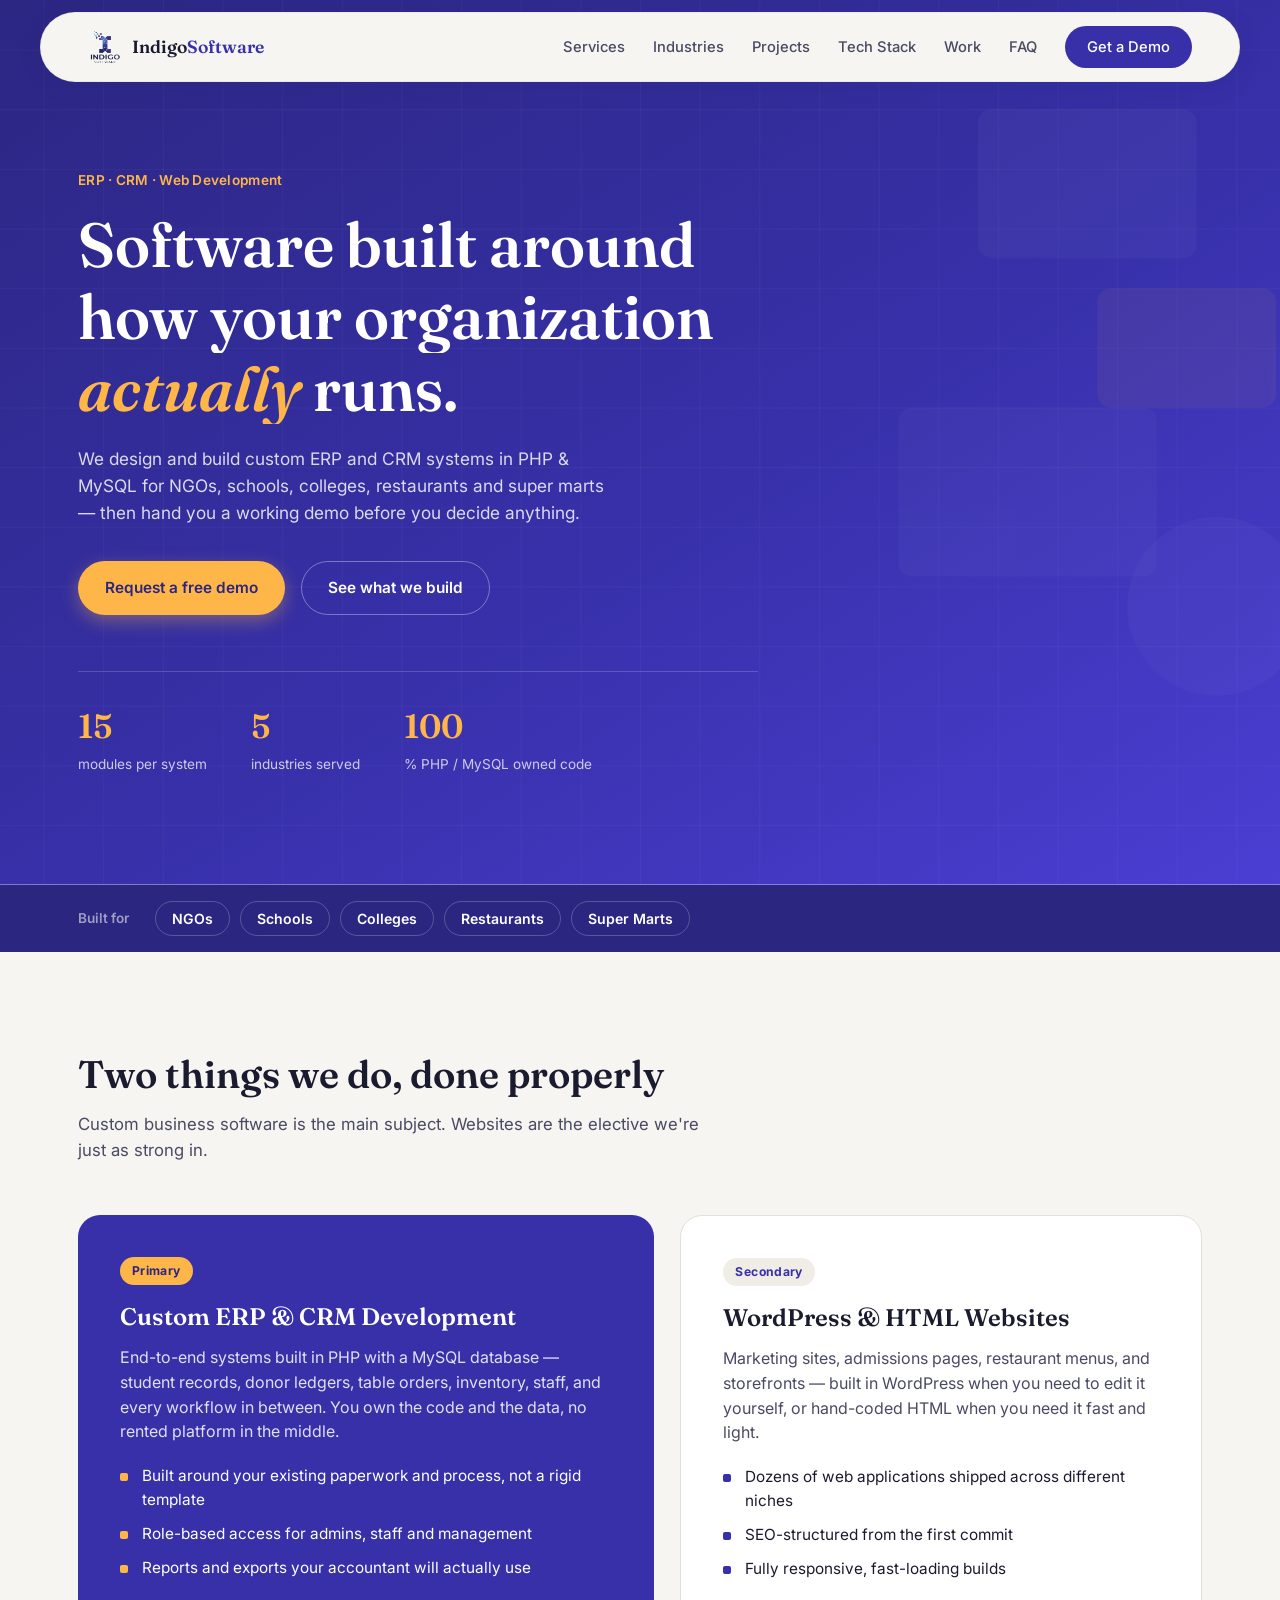
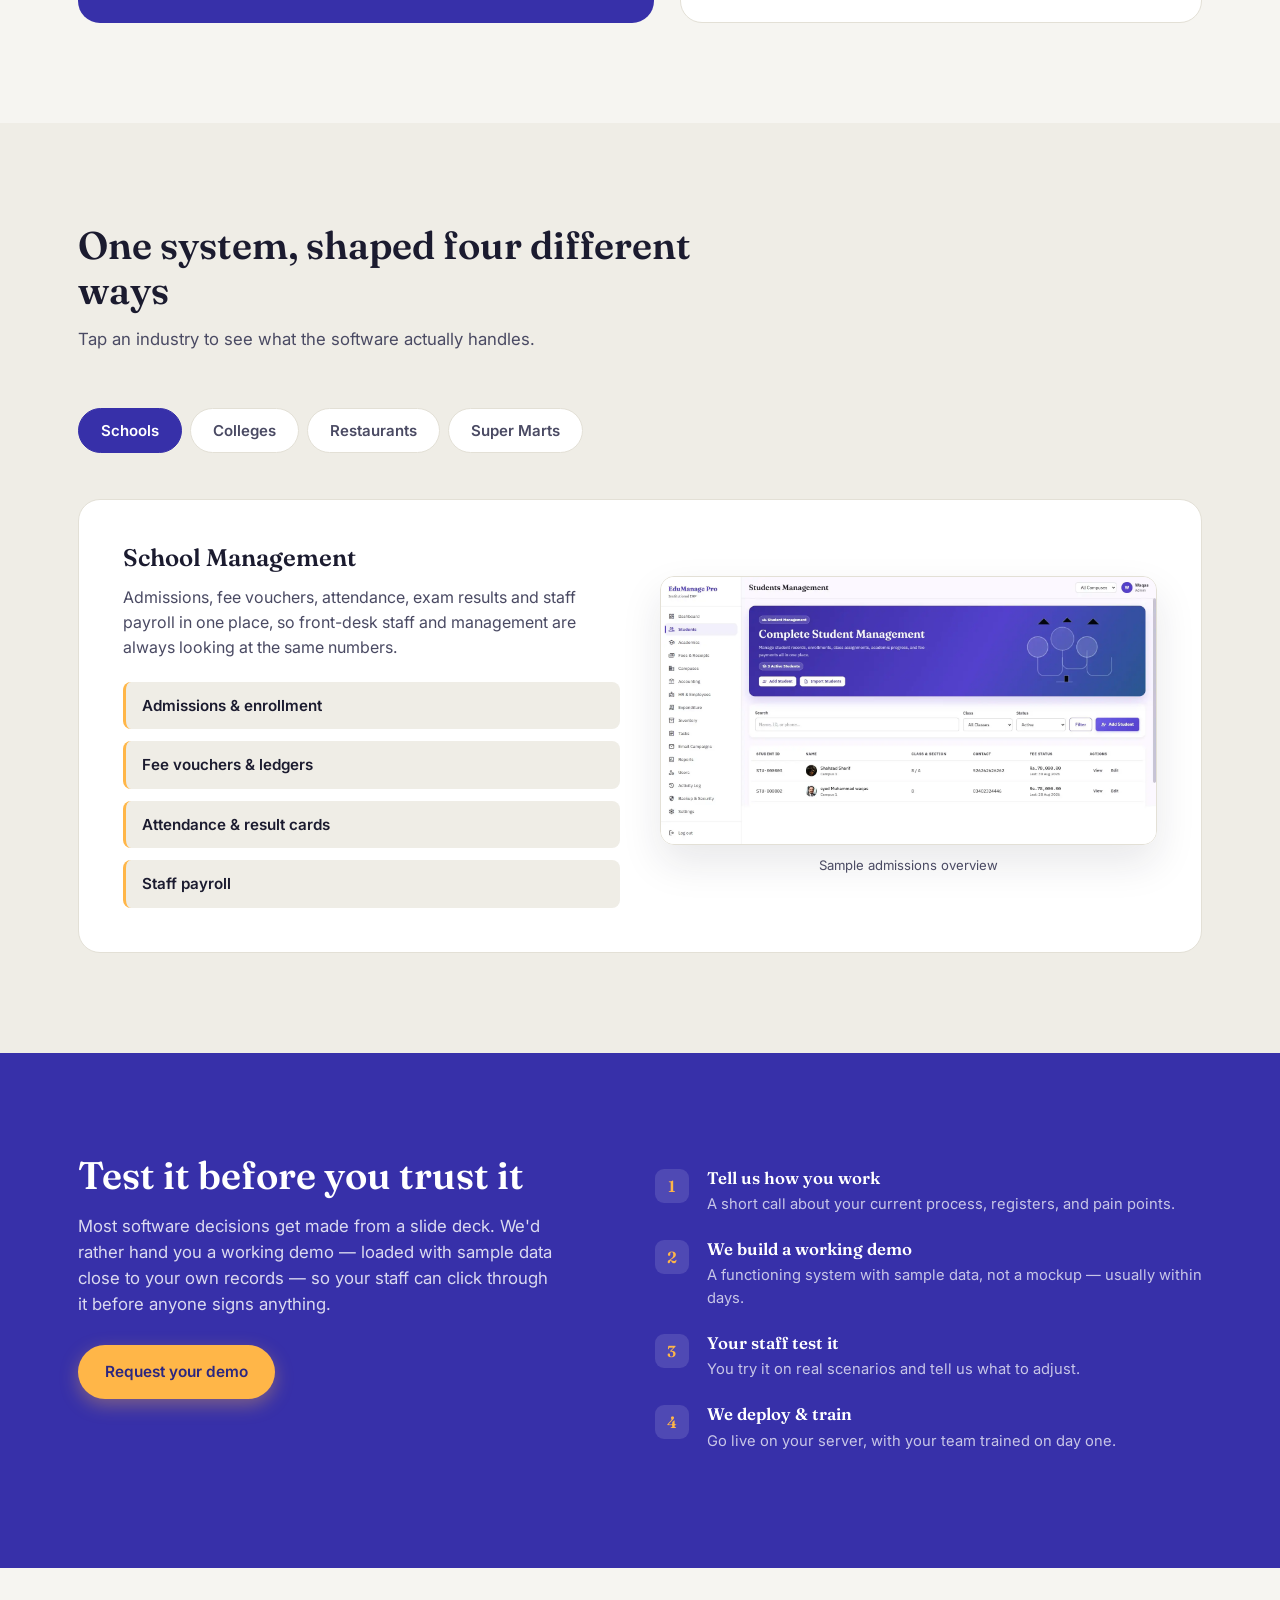
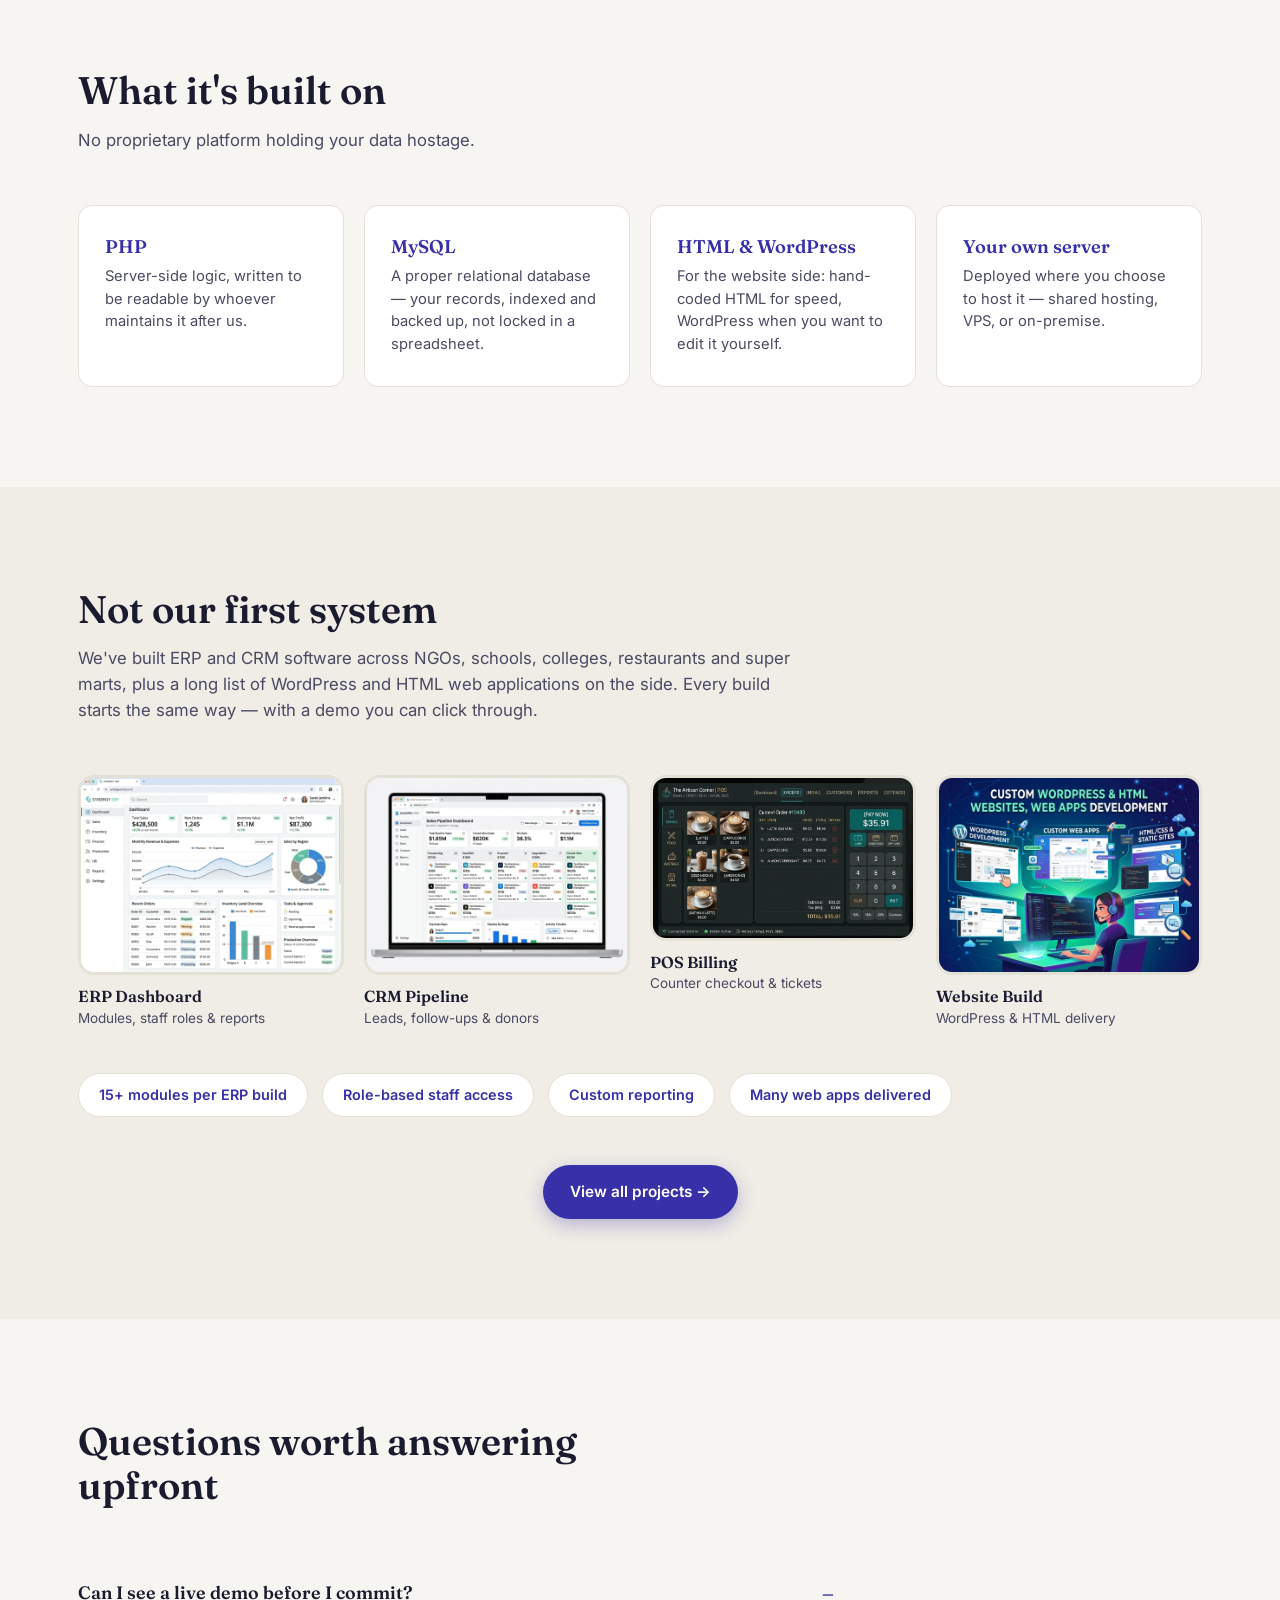
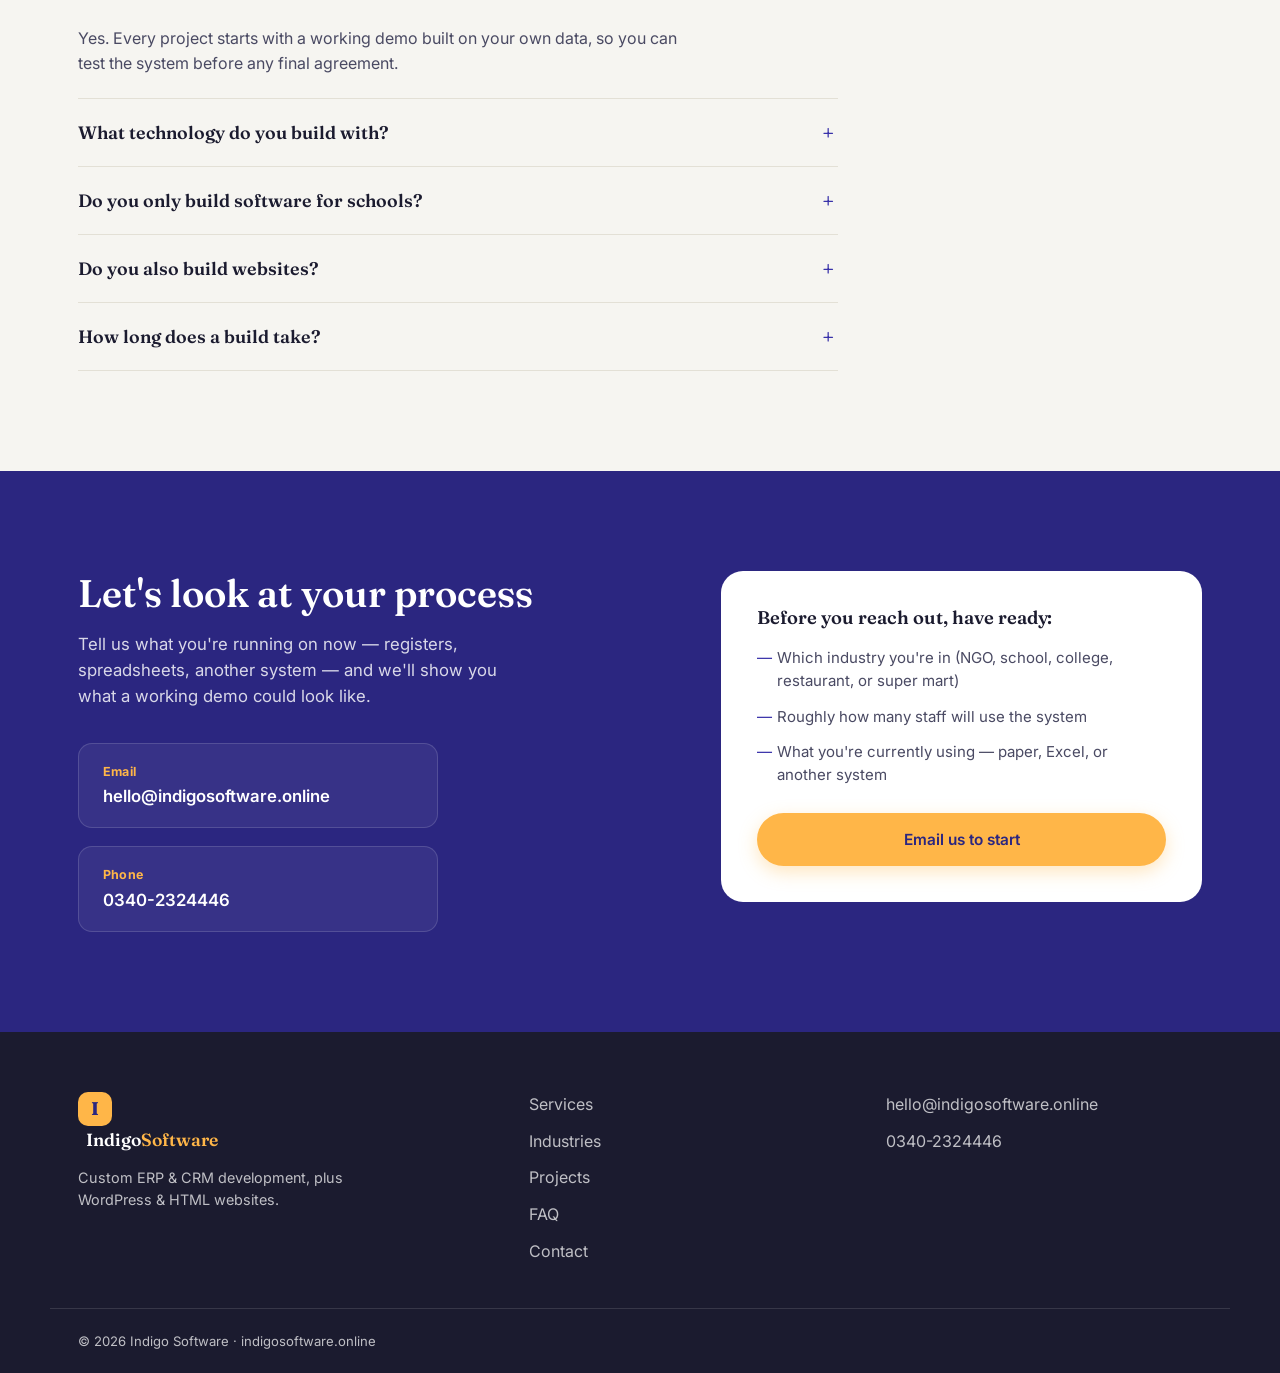
==== commit f1e97eee: "Update index.html" ====
--- a/index.html
+++ b/index.html
@@ -15,14 +15,14 @@
     <meta property="og:title" content="Indigo Software — Custom ERP & CRM Development" />
     <meta property="og:description" content="Custom ERP & CRM systems in PHP & MySQL for NGOs, schools, colleges, restaurants and super marts. Plus WordPress & HTML website development. Free demo available." />
     <meta property="og:url" content="https://indigosoftware.online/" />
-    <meta property="og:image" content="https://indigosoftware.online/og-cover.jpg" />
+    <meta property="og:image" content="https://indigosoftware.online/og-cover.png" />
     <meta property="og:locale" content="en_US" />
 
     <!-- Twitter -->
     <meta name="twitter:card" content="summary_large_image" />
     <meta name="twitter:title" content="Indigo Software — Custom ERP & CRM Development" />
     <meta name="twitter:description" content="Custom ERP & CRM systems for NGOs, schools, colleges, restaurants and super marts. Free demo available." />
-    <meta name="twitter:image" content="https://indigosoftware.online/og-cover.jpg" />
+    <meta name="twitter:image" content="https://indigosoftware.online/og-cover.png" />
 
     <meta name="theme-color" content="#3730A9" />
     <link rel="icon" type="image/svg+xml" href="data:image/svg+xml,%3Csvg xmlns='http://www.w3.org/2000/svg' viewBox='0 0 100 100'%3E%3Crect width='100' height='100' rx='22' fill='%233730A9'/%3E%3Ctext x='50' y='68' font-size='58' font-family='Georgia,serif' fill='%23FFB648' text-anchor='middle'%3EI%3C/text%3E%3C/svg%3E" />
@@ -41,7 +41,7 @@
             "name": "Indigo Software",
             "url": "https://indigosoftware.online/",
             "logo": "https://indigosoftware.online/logo.png",
-            "image": "https://indigosoftware.online/og-cover.jpg",
+            "image": "https://indigosoftware.online/og-cover.png",
             "description": "Custom ERP and CRM software development in PHP and MySQL for NGOs, schools, colleges, restaurants and super marts, plus WordPress and HTML website development.",
             "email": "hello@indigosoftware.online",
             "telephone": "+92-340-2324446",
--- a/styles.css
+++ b/styles.css
@@ -1,16 +1,16 @@
 /* ============ TOKENS ============ */
-:root{
-  --ink:#1B1B2F;
-  --ink-soft:#4A4A63;
-  --bg:#F6F5F1;
-  --bg-alt:#EFEDE6;
-  --card:#FFFFFF;
-  --indigo:#3730A9;
-  --indigo-deep:#2B2680;
-  --violet:#6D5EF5;
-  --amber:#FFB648;
-  --teal:#1FA37D;
-  --line:#E3E0D6;
+:root {
+  --ink: #1B1B2F;
+  --ink-soft: #4A4A63;
+  --bg: #F6F5F1;
+  --bg-alt: #EFEDE6;
+  --card: #FFFFFF;
+  --indigo: #3730A9;
+  --indigo-deep: #2B2680;
+  --violet: #6D5EF5;
+  --amber: #FFB648;
+  --teal: #1FA37D;
+  --line: #E3E0D6;
 
   --serif: "Fraunces", Georgia, serif;
   --sans: "Inter", -apple-system, BlinkMacSystemFont, "Segoe UI", sans-serif;
@@ -20,612 +20,1271 @@
   --radius-lg: 22px;
 
   --maxw: 1180px;
-}
-
-*{box-sizing:border-box;}
-html{scroll-behavior:smooth;}
-body{
-  margin:0;
-  font-family:var(--sans);
-  color:var(--ink);
-  background:var(--bg);
-  line-height:1.55;
-  -webkit-font-smoothing:antialiased;
-}
-img{max-width:100%;display:block;}
-a{color:inherit;text-decoration:none;}
-ul{margin:0;padding:0;list-style:none;}
-h1,h2,h3,h4{font-family:var(--serif);font-weight:600;line-height:1.15;margin:0;color:var(--ink);}
-p{margin:0;}
-
-.wrap{max-width:var(--maxw);margin:0 auto;padding:0 28px;}
-
-@media (prefers-reduced-motion: reduce){
-  *{animation-duration:0.001ms !important; animation-iteration-count:1 !important; transition-duration:0.001ms !important; scroll-behavior:auto !important;}
+  --header-height: 68px;
+  --header-top-offset: 12px;
+}
+
+* {
+  box-sizing: border-box;
+}
+
+html {
+  scroll-behavior: smooth;
+}
+
+body {
+  margin: 0;
+  font-family: var(--sans);
+  color: var(--ink);
+  background: var(--bg);
+  line-height: 1.55;
+  -webkit-font-smoothing: antialiased;
+}
+
+img {
+  max-width: 100%;
+  display: block;
+}
+
+a {
+  color: inherit;
+  text-decoration: none;
+}
+
+ul {
+  margin: 0;
+  padding: 0;
+  list-style: none;
+}
+
+h1, h2, h3, h4 {
+  font-family: var(--serif);
+  font-weight: 600;
+  line-height: 1.15;
+  margin: 0;
+  color: var(--ink);
+}
+
+p {
+  margin: 0;
+}
+
+.wrap {
+  max-width: var(--maxw);
+  margin: 0 auto;
+  padding: 0 28px;
+}
+
+@media (prefers-reduced-motion: reduce) {
+  * {
+    animation-duration: 0.001ms !important;
+    animation-iteration-count: 1 !important;
+    transition-duration: 0.001ms !important;
+    scroll-behavior: auto !important;
+  }
 }
 
 /* ============ PROGRESS BAR ============ */
-.progress-bar{
-  position:fixed; top:0; left:0; height:3px; width:0%;
-  background:linear-gradient(90deg, var(--amber), var(--violet));
-  z-index:200; transition:width 0.1s linear;
+.progress-bar {
+  position: fixed;
+  top: 0;
+  left: 0;
+  height: 3px;
+  width: 0%;
+  background: linear-gradient(90deg, var(--amber), var(--violet));
+  z-index: 200;
+  transition: width 0.1s linear;
 }
 
 /* ============ BUTTONS ============ */
-.btn{
-  display:inline-flex; align-items:center; justify-content:center;
-  padding:14px 26px; border-radius:999px; font-weight:600; font-size:0.96rem;
-  cursor:pointer; border:1.5px solid transparent; transition:transform .18s ease, box-shadow .18s ease, background .18s ease, border-color .18s ease;
-}
-.btn-primary{
-  background:var(--amber); color:var(--indigo-deep); box-shadow:0 6px 18px rgba(255,182,72,0.35);
-}
-.btn-primary:hover{ transform:translateY(-2px); box-shadow:0 10px 24px rgba(255,182,72,0.45); }
-.btn-ghost{
-  background:transparent; color:var(--ink); border-color:var(--line);
-}
-.btn-ghost:hover{ border-color:var(--indigo); color:var(--indigo); }
-.btn-block{ width:100%; margin-top:20px; }
+.btn {
+  display: inline-flex;
+  align-items: center;
+  justify-content: center;
+  padding: 14px 26px;
+  border-radius: 999px;
+  font-weight: 600;
+  font-size: 0.96rem;
+  cursor: pointer;
+  border: 1.5px solid transparent;
+  transition: transform .18s ease, box-shadow .18s ease, background .18s ease, border-color .18s ease;
+}
+
+.btn-primary {
+  background: var(--amber);
+  color: var(--indigo-deep);
+  box-shadow: 0 6px 18px rgba(255,182,72,0.35);
+}
+
+.btn-primary:hover {
+  transform: translateY(-2px);
+  box-shadow: 0 10px 24px rgba(255,182,72,0.45);
+}
+
+.btn-ghost {
+  background: transparent;
+  color: var(--ink);
+  border-color: var(--line);
+}
+
+.btn-ghost:hover {
+  border-color: var(--indigo);
+  color: var(--indigo);
+}
+
+.btn-block {
+  width: 100%;
+  margin-top: 20px;
+}
 
 /* ============ HEADER - ROUNDED & CENTERED ============ */
-.site-header{
-  position:sticky; 
-  top:12px; 
-  z-index:100;
-  max-width:1200px;
-  margin:0 auto;
-  padding:0 16px;
-  background:rgba(246,245,241,0.92);
-  backdrop-filter:blur(12px);
-  -webkit-backdrop-filter:blur(12px);
-  border-radius:60px;
-  border:1px solid rgba(227,224,214,0.5);
-  box-shadow:0 4px 30px rgba(27,27,47,0.06);
-  transition:border-color .25s ease, box-shadow .25s ease, background .25s ease;
-}
-.site-header.is-scrolled{
-  border-color:var(--line);
-  box-shadow:0 8px 40px rgba(27,27,47,0.10);
-  background:rgba(246,245,241,0.96);
-}
-.header-inner{
-  display:flex; 
-  align-items:center; 
-  justify-content:space-between;
-  height:68px;
-  max-width:1160px;
-  margin:0 auto;
-}
-.brand{ 
-  display:flex; 
-  align-items:center; 
-  gap:10px; 
-  font-family:var(--serif); 
-  font-size:1.1rem; 
-  font-weight:600;
-  flex-shrink:0;
-}
-.brand-mark{
-  width:34px; 
-  height:34px; 
-  border-radius:10px; 
-  background:var(--indigo);
-  color:var(--amber); 
-  display:flex; 
-  align-items:center; 
-  justify-content:center;
-  font-family:var(--serif); 
-  font-size:1.15rem;
-  font-weight:700;
-}
-.brand-name em{ 
-  font-style:normal; 
-  color:var(--indigo); 
-}
-
-.main-nav{ 
-  display:flex; 
-  align-items:center; 
-  gap:28px; 
-}
-.main-nav a{ 
-  font-size:0.92rem; 
-  font-weight:500; 
-  color:var(--ink-soft); 
-  transition:color .2s ease; 
-  position:relative;
-  white-space:nowrap;
-}
-.main-nav a:not(.nav-cta):hover{ 
-  color:var(--indigo); 
-}
-.main-nav a:not(.nav-cta)::after{
-  content:""; 
-  position:absolute; 
-  left:0; 
-  right:0; 
-  bottom:-6px; 
-  height:2px;
-  background:var(--amber); 
-  transform:scaleX(0); 
-  transform-origin:left; 
-  transition:transform .25s ease;
-}
-.main-nav a:not(.nav-cta):hover::after{ 
-  transform:scaleX(1); 
-}
-.nav-cta{
-  background:var(--indigo); 
-  color:#fff !important; 
-  padding:10px 22px; 
-  border-radius:999px;
-  font-weight:600; 
-  transition:background .2s ease, transform .2s ease;
-}
-.nav-cta:hover{ 
-  background:var(--indigo-deep); 
-  transform:translateY(-1px); 
-}
-
-.nav-toggle{ 
-  display:none; 
-  flex-direction:column; 
-  gap:5px; 
-  background:none; 
-  border:none; 
-  cursor:pointer; 
-  padding:6px;
-  flex-shrink:0;
-}
-.nav-toggle span{ 
-  width:24px; 
-  height:2.5px; 
-  background:var(--ink); 
-  border-radius:2px; 
-  transition:transform .25s ease, opacity .25s ease; 
+.site-header {
+  position: sticky;
+  top: 12px;
+  z-index: 1000;
+  max-width: 1200px;
+  margin: 0 auto;
+  padding: 0 16px;
+  background: var(--bg);
+  backdrop-filter: blur(12px);
+  -webkit-backdrop-filter: blur(12px);
+  border-radius: 60px;
+  border: 1px solid rgba(227,224,214,0.5);
+  box-shadow: 0 4px 30px rgba(27,27,47,0.06);
+  transition: border-color .25s ease, box-shadow .25s ease, background .25s ease;
+}
+
+.site-header.is-scrolled {
+  border-color: var(--line);
+  box-shadow: 0 8px 40px rgba(27,27,47,0.10);
+  background: var(--bg);
+}
+
+.header-inner {
+  display: flex;
+  align-items: center;
+  justify-content: space-between;
+  height: 68px;
+  max-width: 1160px;
+  margin: 0 auto;
+  position: relative;
+}
+
+.brand {
+  display: flex;
+  align-items: center;
+  gap: 10px;
+  font-family: var(--serif);
+  font-size: 1.1rem;
+  font-weight: 600;
+  flex-shrink: 0;
+  text-decoration: none;
+}
+
+.brand-logo {
+  width: 34px;
+  height: 34px;
+  display: block;
+  flex-shrink: 0;
+}
+
+.brand-logo-inline {
+  width: 34px;
+  height: 34px;
+  border-radius: 10px;
+  background: var(--indigo);
+  color: var(--amber);
+  display: flex;
+  align-items: center;
+  justify-content: center;
+  font-family: var(--serif);
+  font-size: 1.15rem;
+  font-weight: 700;
+  flex-shrink: 0;
+}
+
+.brand-name {
+  font-family: var(--serif);
+  font-weight: 600;
+  color: var(--ink);
+}
+
+.brand-name em {
+  font-style: normal;
+  color: var(--indigo);
+}
+
+.brand-mark {
+  width: 34px;
+  height: 34px;
+  border-radius: 10px;
+  background: var(--indigo);
+  color: var(--amber);
+  display: flex;
+  align-items: center;
+  justify-content: center;
+  font-family: var(--serif);
+  font-size: 1.15rem;
+  font-weight: 700;
+  flex-shrink: 0;
+}
+
+.main-nav {
+  display: flex;
+  align-items: center;
+  gap: 28px;
+}
+
+.main-nav a {
+  font-size: 0.92rem;
+  font-weight: 500;
+  color: var(--ink-soft);
+  transition: color .2s ease;
+  position: relative;
+  white-space: nowrap;
+}
+
+.main-nav a:not(.nav-cta):hover {
+  color: var(--indigo);
+}
+
+.main-nav a:not(.nav-cta)::after {
+  content: "";
+  position: absolute;
+  left: 0;
+  right: 0;
+  bottom: -6px;
+  height: 2px;
+  background: var(--amber);
+  transform: scaleX(0);
+  transform-origin: left;
+  transition: transform .25s ease;
+}
+
+.main-nav a:not(.nav-cta):hover::after {
+  transform: scaleX(1);
+}
+
+.nav-cta {
+  background: var(--indigo);
+  color: #fff !important;
+  padding: 10px 22px;
+  border-radius: 999px;
+  font-weight: 600;
+  transition: background .2s ease, transform .2s ease;
+}
+
+.nav-cta:hover {
+  background: var(--indigo-deep);
+  transform: translateY(-1px);
+}
+
+.nav-toggle {
+  display: none;
+  flex-direction: column;
+  gap: 5px;
+  background: none;
+  border: none;
+  cursor: pointer;
+  padding: 6px;
+  flex-shrink: 0;
+}
+
+.nav-toggle span {
+  width: 24px;
+  height: 2.5px;
+  background: var(--ink);
+  border-radius: 2px;
+  transition: transform .25s ease, opacity .25s ease;
 }
 
 /* ============ HERO ============ */
-.hero{ position:relative; overflow:hidden; color:#fff; margin-top:4px; }
-.hero-bg{ position:absolute; inset:0; z-index:0; }
-.hero-svg{ width:100%; height:100%; }
-.hero-inner{ position:relative; z-index:1; padding:150px 28px 110px; }
-.hero-copy{ max-width:680px; }
-.hero-kicker{
-  font-family:var(--sans); font-weight:600; font-size:0.85rem; letter-spacing:0.02em;
-  color:var(--amber); margin-bottom:18px;
-}
-.hero-title{ font-size:clamp(2.4rem, 5.2vw, 3.9rem); color:#fff; margin-bottom:22px; }
-.reveal-line{ display:block; overflow:hidden; }
-.reveal-line span{
-  display:inline-block; transform:translateY(110%); opacity:0;
-  animation:revealUp .8s cubic-bezier(.22,1,.36,1) forwards;
-}
-.reveal-line:nth-child(1) span{ animation-delay:.05s; }
-.reveal-line:nth-child(2) span{ animation-delay:.18s; }
-.reveal-line:nth-child(3) span{ animation-delay:.31s; }
-@keyframes revealUp{ to{ transform:translateY(0); opacity:1; } }
-.italic-accent{ font-style:italic; color:var(--amber); }
-
-.hero-sub{ font-size:1.08rem; color:rgba(255,255,255,0.82); max-width:540px; margin-bottom:34px; }
-.hero-actions{ display:flex; gap:16px; flex-wrap:wrap; margin-bottom:56px; }
-.hero .btn-ghost{ color:#fff; border-color:rgba(255,255,255,0.35); }
-.hero .btn-ghost:hover{ border-color:#fff; }
-
-.hero-stats{ display:flex; gap:44px; margin:0; padding-top:28px; border-top:1px solid rgba(255,255,255,0.18); flex-wrap:wrap; }
-.hero-stats > div{ display:flex; flex-direction:column; }
-.hero-stats dt{ font-family:var(--serif); font-size:2.1rem; font-weight:600; color:var(--amber); }
-.hero-stats dd{ margin:2px 0 0; font-size:0.85rem; color:rgba(255,255,255,0.75); }
+.hero {
+  position: relative;
+  overflow: hidden;
+  color: #fff;
+  margin-top: calc(-1 * (var(--header-height) + var(--header-top-offset)));
+  padding-top: calc(var(--header-height) + var(--header-top-offset) + 20px);
+}
+
+.hero-bg {
+  position: absolute;
+  inset: 0;
+  z-index: 0;
+}
+
+.hero-svg {
+  width: 100%;
+  height: 100%;
+}
+
+.hero-inner {
+  position: relative;
+  z-index: 1;
+  padding: 80px 28px 110px;
+}
+
+.hero-copy {
+  max-width: 680px;
+}
+
+.hero-kicker {
+  font-family: var(--sans);
+  font-weight: 600;
+  font-size: 0.85rem;
+  letter-spacing: 0.02em;
+  color: var(--amber);
+  margin-bottom: 18px;
+}
+
+.hero-title {
+  font-size: clamp(2.4rem, 5.2vw, 3.9rem);
+  color: #fff;
+  margin-bottom: 22px;
+}
+
+.reveal-line {
+  display: block;
+  overflow: hidden;
+}
+
+.reveal-line span {
+  display: inline-block;
+  transform: translateY(110%);
+  opacity: 0;
+  animation: revealUp .8s cubic-bezier(.22,1,.36,1) forwards;
+}
+
+.reveal-line:nth-child(1) span { animation-delay: .05s; }
+.reveal-line:nth-child(2) span { animation-delay: .18s; }
+.reveal-line:nth-child(3) span { animation-delay: .31s; }
+
+@keyframes revealUp {
+  to {
+    transform: translateY(0);
+    opacity: 1;
+  }
+}
+
+.italic-accent {
+  font-style: italic;
+  color: var(--amber);
+}
+
+.hero-sub {
+  font-size: 1.08rem;
+  color: rgba(255,255,255,0.82);
+  max-width: 540px;
+  margin-bottom: 34px;
+}
+
+.hero-actions {
+  display: flex;
+  gap: 16px;
+  flex-wrap: wrap;
+  margin-bottom: 56px;
+}
+
+.hero .btn-ghost {
+  color: #fff;
+  border-color: rgba(255,255,255,0.35);
+}
+
+.hero .btn-ghost:hover {
+  border-color: #fff;
+}
+
+.hero-stats {
+  display: flex;
+  gap: 44px;
+  margin: 0;
+  padding-top: 28px;
+  border-top: 1px solid rgba(255,255,255,0.18);
+  flex-wrap: wrap;
+}
+
+.hero-stats > div {
+  display: flex;
+  flex-direction: column;
+}
+
+.hero-stats dt {
+  font-family: var(--serif);
+  font-size: 2.1rem;
+  font-weight: 600;
+  color: var(--amber);
+}
+
+.hero-stats dd {
+  margin: 2px 0 0;
+  font-size: 0.85rem;
+  color: rgba(255,255,255,0.75);
+}
 
 /* ============ TRUST STRIP ============ */
-.strip{ background:var(--indigo-deep); padding:16px 0; }
-.strip-inner{ display:flex; align-items:center; gap:26px; flex-wrap:wrap; }
-.strip-label{ color:rgba(255,255,255,0.55); font-size:0.85rem; font-weight:600; }
-.strip-list{ display:flex; gap:10px; flex-wrap:wrap; }
-.strip-list li{
-  color:#fff; font-size:0.88rem; font-weight:600; padding:6px 16px;
-  border:1px solid rgba(255,255,255,0.22); border-radius:999px;
+.strip {
+  background: var(--indigo-deep);
+  padding: 16px 0;
+  position: relative;
+  z-index: 2;
+}
+
+.strip-inner {
+  display: flex;
+  align-items: center;
+  gap: 26px;
+  flex-wrap: wrap;
+}
+
+.strip-label {
+  color: rgba(255,255,255,0.55);
+  font-size: 0.85rem;
+  font-weight: 600;
+}
+
+.strip-list {
+  display: flex;
+  gap: 10px;
+  flex-wrap: wrap;
+}
+
+.strip-list li {
+  color: #fff;
+  font-size: 0.88rem;
+  font-weight: 600;
+  padding: 6px 16px;
+  border: 1px solid rgba(255,255,255,0.22);
+  border-radius: 999px;
 }
 
 /* ============ SECTIONS COMMON ============ */
-.section{ padding:100px 0; }
-.section-head{ max-width:640px; margin-bottom:52px; }
-.section-head h2{ font-size:clamp(1.9rem, 3vw, 2.5rem); margin-bottom:14px; }
-.section-head p{ color:var(--ink-soft); font-size:1.05rem; }
+.section {
+  padding: 100px 0;
+  position: relative;
+  z-index: 1;
+}
+
+.section-head {
+  max-width: 640px;
+  margin-bottom: 52px;
+}
+
+.section-head h2 {
+  font-size: clamp(1.9rem, 3vw, 2.5rem);
+  margin-bottom: 14px;
+}
+
+.section-head p {
+  color: var(--ink-soft);
+  font-size: 1.05rem;
+}
 
 /* ============ SERVICES ============ */
-.services{ background:var(--bg); }
-.services-grid{ display:grid; grid-template-columns:1.05fr 0.95fr; gap:26px; }
-.service-card{
-  border-radius:var(--radius-lg); padding:42px; position:relative;
-}
-.service-primary{ background:var(--indigo); color:#fff; }
-.service-secondary{ background:var(--card); border:1px solid var(--line); }
-.service-tag{
-  display:inline-block; font-size:0.76rem; font-weight:700; letter-spacing:0.03em;
-  padding:5px 12px; border-radius:999px; background:var(--amber); color:var(--indigo-deep); margin-bottom:18px;
-}
-.service-tag-alt{ background:var(--bg-alt); color:var(--indigo); }
-.service-card h3{ font-size:1.5rem; margin-bottom:14px; }
-.service-primary h3{ color:#fff; }
-.service-card > p{ margin-bottom:20px; }
-.service-primary > p{ color:rgba(255,255,255,0.85); }
-.service-secondary > p{ color:var(--ink-soft); }
-.service-points{ display:flex; flex-direction:column; gap:10px; }
-.service-points li{ position:relative; padding-left:22px; font-size:0.96rem; }
-.service-points li::before{
-  content:""; position:absolute; left:0; top:9px; width:8px; height:8px; border-radius:2px;
-  background:var(--amber);
-}
-.service-secondary .service-points li::before{ background:var(--indigo); }
+.services {
+  background: var(--bg);
+}
+
+.services-grid {
+  display: grid;
+  grid-template-columns: 1.05fr 0.95fr;
+  gap: 26px;
+}
+
+.service-card {
+  border-radius: var(--radius-lg);
+  padding: 42px;
+  position: relative;
+}
+
+.service-primary {
+  background: var(--indigo);
+  color: #fff;
+}
+
+.service-secondary {
+  background: var(--card);
+  border: 1px solid var(--line);
+}
+
+.service-tag {
+  display: inline-block;
+  font-size: 0.76rem;
+  font-weight: 700;
+  letter-spacing: 0.03em;
+  padding: 5px 12px;
+  border-radius: 999px;
+  background: var(--amber);
+  color: var(--indigo-deep);
+  margin-bottom: 18px;
+}
+
+.service-tag-alt {
+  background: var(--bg-alt);
+  color: var(--indigo);
+}
+
+.service-card h3 {
+  font-size: 1.5rem;
+  margin-bottom: 14px;
+}
+
+.service-primary h3 {
+  color: #fff;
+}
+
+.service-card > p {
+  margin-bottom: 20px;
+}
+
+.service-primary > p {
+  color: rgba(255,255,255,0.85);
+}
+
+.service-secondary > p {
+  color: var(--ink-soft);
+}
+
+.service-points {
+  display: flex;
+  flex-direction: column;
+  gap: 10px;
+}
+
+.service-points li {
+  position: relative;
+  padding-left: 22px;
+  font-size: 0.96rem;
+}
+
+.service-points li::before {
+  content: "";
+  position: absolute;
+  left: 0;
+  top: 9px;
+  width: 8px;
+  height: 8px;
+  border-radius: 2px;
+  background: var(--amber);
+}
+
+.service-secondary .service-points li::before {
+  background: var(--indigo);
+}
 
 /* ============ INDUSTRIES TABS ============ */
-.industries{ background:var(--bg-alt); }
-.tab-buttons{ display:flex; flex-wrap:wrap; gap:10px; margin-bottom:34px; }
-.tab-btn{
-  font-family:var(--sans); font-weight:600; font-size:0.94rem; padding:12px 22px;
-  border-radius:999px; border:1.5px solid var(--line); background:var(--card); color:var(--ink-soft);
-  cursor:pointer; transition:all .2s ease;
-}
-.tab-btn:hover{ border-color:var(--indigo); color:var(--indigo); }
-.tab-btn.is-active{ background:var(--indigo); border-color:var(--indigo); color:#fff; }
-
-.tab-panels{ background:var(--card); border-radius:var(--radius-lg); padding:44px; border:1px solid var(--line); }
-.tab-panel{ display:none; }
-.tab-panel.is-active{ display:grid; grid-template-columns:1fr 1fr; gap:40px; align-items:center; animation:panelFade .4s ease; }
-@keyframes panelFade{ from{ opacity:0; transform:translateY(6px);} to{ opacity:1; transform:translateY(0);} }
-.tab-panel-copy h3{ font-size:1.5rem; margin-bottom:14px; }
-.tab-panel-copy > p{ color:var(--ink-soft); margin-bottom:22px; }
-.tab-panel-copy ul{ display:flex; flex-direction:column; gap:12px; }
-.tab-panel-copy ul li{
-  font-size:0.95rem; font-weight:600; padding:12px 16px; background:var(--bg-alt);
-  border-radius:var(--radius-sm); border-left:3px solid var(--amber);
-}
-.tab-panel-shot{ margin:0; }
-.tab-panel-shot img{
-  width:100%; border-radius:var(--radius-md); border:1px solid var(--line);
-  box-shadow:0 18px 40px rgba(27,27,47,0.10);
-}
-.tab-panel-shot figcaption{
-  margin-top:10px; font-size:0.82rem; color:var(--ink-soft); text-align:center;
+.industries {
+  background: var(--bg-alt);
+}
+
+.tab-buttons {
+  display: flex;
+  flex-wrap: wrap;
+  gap: 10px;
+  margin-bottom: 34px;
+}
+
+.tab-btn {
+  font-family: var(--sans);
+  font-weight: 600;
+  font-size: 0.94rem;
+  padding: 12px 22px;
+  border-radius: 999px;
+  border: 1.5px solid var(--line);
+  background: var(--card);
+  color: var(--ink-soft);
+  cursor: pointer;
+  transition: all .2s ease;
+}
+
+.tab-btn:hover {
+  border-color: var(--indigo);
+  color: var(--indigo);
+}
+
+.tab-btn.is-active {
+  background: var(--indigo);
+  border-color: var(--indigo);
+  color: #fff;
+}
+
+.tab-panels {
+  background: var(--card);
+  border-radius: var(--radius-lg);
+  padding: 44px;
+  border: 1px solid var(--line);
+}
+
+.tab-panel {
+  display: none;
+}
+
+.tab-panel.is-active {
+  display: grid;
+  grid-template-columns: 1fr 1fr;
+  gap: 40px;
+  align-items: center;
+  animation: panelFade .4s ease;
+}
+
+@keyframes panelFade {
+  from {
+    opacity: 0;
+    transform: translateY(6px);
+  }
+  to {
+    opacity: 1;
+    transform: translateY(0);
+  }
+}
+
+.tab-panel-copy h3 {
+  font-size: 1.5rem;
+  margin-bottom: 14px;
+}
+
+.tab-panel-copy > p {
+  color: var(--ink-soft);
+  margin-bottom: 22px;
+}
+
+.tab-panel-copy ul {
+  display: flex;
+  flex-direction: column;
+  gap: 12px;
+}
+
+.tab-panel-copy ul li {
+  font-size: 0.95rem;
+  font-weight: 600;
+  padding: 12px 16px;
+  background: var(--bg-alt);
+  border-radius: var(--radius-sm);
+  border-left: 3px solid var(--amber);
+}
+
+.tab-panel-shot {
+  margin: 0;
+}
+
+.tab-panel-shot img {
+  width: 100%;
+  border-radius: var(--radius-md);
+  border: 1px solid var(--line);
+  box-shadow: 0 18px 40px rgba(27,27,47,0.10);
+}
+
+.tab-panel-shot figcaption {
+  margin-top: 10px;
+  font-size: 0.82rem;
+  color: var(--ink-soft);
+  text-align: center;
 }
 
 /* ============ DEMO PROMISE ============ */
-.demo-promise{ background:var(--indigo); color:#fff; }
-.demo-inner{ display:grid; grid-template-columns:0.9fr 1.1fr; gap:56px; }
-.demo-copy h2{ color:#fff; font-size:clamp(1.9rem, 3vw, 2.5rem); margin-bottom:16px; }
-.demo-copy p{ color:rgba(255,255,255,0.82); margin-bottom:28px; font-size:1.05rem; }
-.demo-steps{ display:flex; flex-direction:column; gap:24px; }
-.demo-steps li{ display:flex; gap:18px; align-items:flex-start; }
-.step-no{
-  flex:none; width:34px; height:34px; border-radius:9px; background:rgba(255,255,255,0.12);
-  color:var(--amber); display:flex; align-items:center; justify-content:center; font-family:var(--serif); font-weight:600;
-}
-.demo-steps h4{ color:#fff; font-size:1.05rem; margin-bottom:5px; }
-.demo-steps p{ color:rgba(255,255,255,0.72); font-size:0.92rem; margin:0; }
+.demo-promise {
+  background: var(--indigo);
+  color: #fff;
+}
+
+.demo-inner {
+  display: grid;
+  grid-template-columns: 0.9fr 1.1fr;
+  gap: 56px;
+}
+
+.demo-copy h2 {
+  color: #fff;
+  font-size: clamp(1.9rem, 3vw, 2.5rem);
+  margin-bottom: 16px;
+}
+
+.demo-copy p {
+  color: rgba(255,255,255,0.82);
+  margin-bottom: 28px;
+  font-size: 1.05rem;
+}
+
+.demo-steps {
+  display: flex;
+  flex-direction: column;
+  gap: 24px;
+}
+
+.demo-steps li {
+  display: flex;
+  gap: 18px;
+  align-items: flex-start;
+}
+
+.step-no {
+  flex: none;
+  width: 34px;
+  height: 34px;
+  border-radius: 9px;
+  background: rgba(255,255,255,0.12);
+  color: var(--amber);
+  display: flex;
+  align-items: center;
+  justify-content: center;
+  font-family: var(--serif);
+  font-weight: 600;
+}
+
+.demo-steps h4 {
+  color: #fff;
+  font-size: 1.05rem;
+  margin-bottom: 5px;
+}
+
+.demo-steps p {
+  color: rgba(255,255,255,0.72);
+  font-size: 0.92rem;
+  margin: 0;
+}
 
 /* ============ TECH STACK ============ */
-.stack{ background:var(--bg); }
-.stack-grid{ display:grid; grid-template-columns:repeat(4, 1fr); gap:20px; }
-.stack-item{
-  padding:30px 26px; border-radius:var(--radius-md); background:var(--card); border:1px solid var(--line);
-  transition:border-color .2s ease, transform .2s ease;
-}
-.stack-item:hover{ border-color:var(--indigo); transform:translateY(-3px); }
-.stack-item h3{ font-size:1.15rem; color:var(--indigo); margin-bottom:8px; }
-.stack-item p{ color:var(--ink-soft); font-size:0.92rem; }
+.stack {
+  background: var(--bg);
+}
+
+.stack-grid {
+  display: grid;
+  grid-template-columns: repeat(4, 1fr);
+  gap: 20px;
+}
+
+.stack-item {
+  padding: 30px 26px;
+  border-radius: var(--radius-md);
+  background: var(--card);
+  border: 1px solid var(--line);
+  transition: border-color .2s ease, transform .2s ease;
+}
+
+.stack-item:hover {
+  border-color: var(--indigo);
+  transform: translateY(-3px);
+}
+
+.stack-item h3 {
+  font-size: 1.15rem;
+  color: var(--indigo);
+  margin-bottom: 8px;
+}
+
+.stack-item p {
+  color: var(--ink-soft);
+  font-size: 0.92rem;
+}
 
 /* ============ WORK ============ */
-.work{ background:var(--bg-alt); }
-.work .section-head{ max-width:720px; }
-.gallery{
-  display:grid; grid-template-columns:repeat(4, 1fr); gap:20px; margin-bottom:44px;
-}
-.gallery-item{ margin:0; }
-.gallery-item img{
-  width:100%; border-radius:var(--radius-md); border:1px solid var(--line);
-  transition:transform .25s ease, box-shadow .25s ease;
-}
-.gallery-item:hover img{ transform:translateY(-4px); box-shadow:0 16px 30px rgba(27,27,47,0.12); }
-.gallery-item figcaption{ margin-top:12px; }
-.gallery-item figcaption h3{ font-size:1rem; margin-bottom:2px; }
-.gallery-item figcaption p{ font-size:0.85rem; color:var(--ink-soft); }
-.work-badges{ display:flex; gap:14px; flex-wrap:wrap; margin-top:10px; }
-.work-badges span{
-  background:var(--card); border:1px solid var(--line); padding:10px 20px; border-radius:999px;
-  font-size:0.9rem; font-weight:600; color:var(--indigo);
+.work {
+  background: var(--bg-alt);
+}
+
+.work .section-head {
+  max-width: 720px;
+}
+
+.gallery {
+  display: grid;
+  grid-template-columns: repeat(4, 1fr);
+  gap: 20px;
+  margin-bottom: 44px;
+}
+
+.gallery-item {
+  margin: 0;
+}
+
+.gallery-item img {
+  width: 100%;
+  border-radius: var(--radius-md);
+  border: 1px solid var(--line);
+  transition: transform .25s ease, box-shadow .25s ease;
+}
+
+.gallery-item:hover img {
+  transform: translateY(-4px);
+  box-shadow: 0 16px 30px rgba(27,27,47,0.12);
+}
+
+.gallery-item figcaption {
+  margin-top: 12px;
+}
+
+.gallery-item figcaption h3 {
+  font-size: 1rem;
+  margin-bottom: 2px;
+}
+
+.gallery-item figcaption p {
+  font-size: 0.85rem;
+  color: var(--ink-soft);
+}
+
+.work-badges {
+  display: flex;
+  gap: 14px;
+  flex-wrap: wrap;
+  margin-top: 10px;
+}
+
+.work-badges span {
+  background: var(--card);
+  border: 1px solid var(--line);
+  padding: 10px 20px;
+  border-radius: 999px;
+  font-size: 0.9rem;
+  font-weight: 600;
+  color: var(--indigo);
 }
 
 /* ============ FAQ / ACCORDION ============ */
-.faq{ background:var(--bg); }
-.accordion{ max-width:760px; }
-.acc-item{ border-bottom:1px solid var(--line); }
-.acc-trigger{
-  width:100%; text-align:left; background:none; border:none; cursor:pointer;
-  font-family:var(--serif); font-size:1.12rem; font-weight:600; color:var(--ink);
-  padding:22px 34px 22px 0; position:relative;
-}
-.acc-trigger::after{
-  content:"+"; position:absolute; right:4px; top:20px; font-size:1.4rem; color:var(--indigo);
-  transition:transform .25s ease;
-}
-.acc-item.is-open .acc-trigger::after{ content:"–"; }
-.acc-panel{ max-height:0; overflow:hidden; transition:max-height .3s ease; }
-.acc-item.is-open .acc-panel{ max-height:200px; }
-.acc-panel p{ padding-bottom:22px; color:var(--ink-soft); max-width:600px; }
+.faq {
+  background: var(--bg);
+}
+
+.accordion {
+  max-width: 760px;
+}
+
+.acc-item {
+  border-bottom: 1px solid var(--line);
+}
+
+.acc-trigger {
+  width: 100%;
+  text-align: left;
+  background: none;
+  border: none;
+  cursor: pointer;
+  font-family: var(--serif);
+  font-size: 1.12rem;
+  font-weight: 600;
+  color: var(--ink);
+  padding: 22px 34px 22px 0;
+  position: relative;
+}
+
+.acc-trigger::after {
+  content: "+";
+  position: absolute;
+  right: 4px;
+  top: 20px;
+  font-size: 1.4rem;
+  color: var(--indigo);
+  transition: transform .25s ease;
+}
+
+.acc-item.is-open .acc-trigger::after {
+  content: "–";
+}
+
+.acc-panel {
+  max-height: 0;
+  overflow: hidden;
+  transition: max-height .3s ease;
+}
+
+.acc-item.is-open .acc-panel {
+  max-height: 200px;
+}
+
+.acc-panel p {
+  padding-bottom: 22px;
+  color: var(--ink-soft);
+  max-width: 600px;
+}
 
 /* ============ CONTACT ============ */
-.contact{ background:var(--indigo-deep); color:#fff; }
-.contact-inner{ display:grid; grid-template-columns:1.1fr 0.9fr; gap:56px; align-items:start; }
-.contact-copy h2{ color:#fff; font-size:clamp(1.9rem, 3vw, 2.5rem); margin-bottom:16px; }
-.contact-copy > p{ color:rgba(255,255,255,0.82); font-size:1.05rem; margin-bottom:34px; max-width:460px; }
-.contact-methods{ display:flex; flex-direction:column; gap:18px; }
-.contact-method{
-  display:flex; flex-direction:column; gap:2px; padding:18px 24px; border-radius:var(--radius-md);
-  background:rgba(255,255,255,0.06); border:1px solid rgba(255,255,255,0.14); transition:background .2s ease, transform .2s ease;
-  max-width:360px;
-}
-.contact-method:hover{ background:rgba(255,255,255,0.12); transform:translateX(4px); }
-.contact-label{ font-size:0.78rem; color:var(--amber); font-weight:700; letter-spacing:0.02em; }
-.contact-value{ font-size:1.05rem; font-weight:600; }
-
-.contact-card{ background:#fff; color:var(--ink); border-radius:var(--radius-lg); padding:36px; }
-.contact-card h3{ font-size:1.15rem; margin-bottom:18px; }
-.contact-card ul{ display:flex; flex-direction:column; gap:12px; margin-bottom:6px; }
-.contact-card ul li{ font-size:0.94rem; color:var(--ink-soft); padding-left:20px; position:relative; }
-.contact-card ul li::before{ content:"—"; position:absolute; left:0; color:var(--indigo); }
+.contact {
+  background: var(--indigo-deep);
+  color: #fff;
+}
+
+.contact-inner {
+  display: grid;
+  grid-template-columns: 1.1fr 0.9fr;
+  gap: 56px;
+  align-items: start;
+}
+
+.contact-copy h2 {
+  color: #fff;
+  font-size: clamp(1.9rem, 3vw, 2.5rem);
+  margin-bottom: 16px;
+}
+
+.contact-copy > p {
+  color: rgba(255,255,255,0.82);
+  font-size: 1.05rem;
+  margin-bottom: 34px;
+  max-width: 460px;
+}
+
+.contact-methods {
+  display: flex;
+  flex-direction: column;
+  gap: 18px;
+}
+
+.contact-method {
+  display: flex;
+  flex-direction: column;
+  gap: 2px;
+  padding: 18px 24px;
+  border-radius: var(--radius-md);
+  background: rgba(255,255,255,0.06);
+  border: 1px solid rgba(255,255,255,0.14);
+  transition: background .2s ease, transform .2s ease;
+  max-width: 360px;
+}
+
+.contact-method:hover {
+  background: rgba(255,255,255,0.12);
+  transform: translateX(4px);
+}
+
+.contact-label {
+  font-size: 0.78rem;
+  color: var(--amber);
+  font-weight: 700;
+  letter-spacing: 0.02em;
+}
+
+.contact-value {
+  font-size: 1.05rem;
+  font-weight: 600;
+}
+
+.contact-card {
+  background: #fff;
+  color: var(--ink);
+  border-radius: var(--radius-lg);
+  padding: 36px;
+}
+
+.contact-card h3 {
+  font-size: 1.15rem;
+  margin-bottom: 18px;
+}
+
+.contact-card ul {
+  display: flex;
+  flex-direction: column;
+  gap: 12px;
+  margin-bottom: 6px;
+}
+
+.contact-card ul li {
+  font-size: 0.94rem;
+  color: var(--ink-soft);
+  padding-left: 20px;
+  position: relative;
+}
+
+.contact-card ul li::before {
+  content: "—";
+  position: absolute;
+  left: 0;
+  color: var(--indigo);
+}
 
 /* ============ FOOTER ============ */
-.site-footer{ background:var(--ink); color:rgba(255,255,255,0.72); padding:60px 0 0; }
-.footer-inner{ display:grid; grid-template-columns:1.3fr 1fr 1fr; gap:40px; padding-bottom:44px; border-bottom:1px solid rgba(255,255,255,0.12); }
-.footer-brand .brand-mark{ background:var(--amber); color:var(--indigo-deep); }
-.footer-brand .brand-name{ font-family:var(--serif); font-size:1.1rem; color:#fff; margin-left:8px; }
-.footer-brand .brand-name em{ font-style:normal; color:var(--amber); }
-.footer-brand p{ margin-top:14px; font-size:0.9rem; max-width:280px; }
-.footer-nav{ display:flex; flex-direction:column; gap:12px; }
-.footer-nav a:hover{ color:#fff; }
-.footer-contact{ display:flex; flex-direction:column; gap:12px; }
-.footer-contact a:hover{ color:var(--amber); }
-.footer-bottom{ padding:22px 28px; font-size:0.82rem; }
-
-/* ============ RESPONSIVE ============ */
-@media (max-width: 900px){
-  .services-grid{ grid-template-columns:1fr; }
-  .demo-inner{ grid-template-columns:1fr; }
-  .stack-grid{ grid-template-columns:repeat(2, 1fr); }
-  .tab-panel.is-active{ grid-template-columns:1fr; }
-  .tab-panel-shot{ order:-1; }
-  .contact-inner{ grid-template-columns:1fr; }
-  .footer-inner{ grid-template-columns:1fr; gap:28px; }
-  .gallery{ grid-template-columns:repeat(2, 1fr); }
-  .site-header{
-    top:10px;
-    border-radius:40px;
-    padding:0 12px;
-  }
-  .header-inner{
-    height:62px;
-  }
-}
-
-@media (max-width: 760px){
-  .site-header{
-    top:8px;
-    border-radius:32px;
-    padding:0 12px;
-    box-shadow:0 4px 20px rgba(27,27,47,0.08);
-  }
-  .header-inner{
-    height:58px;
-  }
-  .brand{
-    font-size:0.95rem;
-  }
-  .brand-mark{
-    width:30px;
-    height:30px;
-    font-size:1rem;
-    border-radius:8px;
-  }
+.site-footer {
+  background: var(--ink);
+  color: rgba(255,255,255,0.72);
+  padding: 60px 0 0;
+}
+
+.footer-inner {
+  display: grid;
+  grid-template-columns: 1.3fr 1fr 1fr;
+  gap: 40px;
+  padding-bottom: 44px;
+  border-bottom: 1px solid rgba(255,255,255,0.12);
+}
+
+.footer-brand .brand-mark {
+  background: var(--amber);
+  color: var(--indigo-deep);
+}
+
+.footer-brand .brand-name {
+  font-family: var(--serif);
+  font-size: 1.1rem;
+  color: #fff;
+  margin-left: 8px;
+}
+
+.footer-brand .brand-name em {
+  font-style: normal;
+  color: var(--amber);
+}
+
+.footer-brand p {
+  margin-top: 14px;
+  font-size: 0.9rem;
+  max-width: 280px;
+}
+
+.footer-nav {
+  display: flex;
+  flex-direction: column;
+  gap: 12px;
+}
+
+.footer-nav a:hover {
+  color: #fff;
+}
+
+.footer-contact {
+  display: flex;
+  flex-direction: column;
+  gap: 12px;
+}
+
+.footer-contact a:hover {
+  color: var(--amber);
+}
+
+.footer-bottom {
+  padding: 22px 28px;
+  font-size: 0.82rem;
+}
+
+/* ============ RESPONSIVE MEDIA QUERIES ============ */
+
+@media (max-width: 900px) {
+  .services-grid { grid-template-columns: 1fr; }
+  .demo-inner { grid-template-columns: 1fr; }
+  .stack-grid { grid-template-columns: repeat(2, 1fr); }
+  .tab-panel.is-active { grid-template-columns: 1fr; }
+  .tab-panel-shot { order: -1; }
+  .contact-inner { grid-template-columns: 1fr; }
+  .footer-inner { grid-template-columns: 1fr; gap: 28px; }
+  .gallery { grid-template-columns: repeat(2, 1fr); }
+  .site-header {
+    top: 10px;
+    border-radius: 40px;
+    padding: 0 12px;
+  }
+  .header-inner {
+    height: 62px;
+  }
+}
+
+/* Mobile & Tablet Devices */
+@media (max-width: 760px) {
+  :root {
+    --header-height: 58px;
+    --header-top-offset: 8px;
+  }
+
+  .site-header {
+    top: 8px;
+    border-radius: 32px;
+    padding: 0 12px;
+    box-shadow: 0 4px 20px rgba(27, 27, 47, 0.08);
+  }
+
+  .header-inner {
+    height: 58px;
+    position: relative;
+  }
+
+  .brand {
+    font-size: 0.95rem;
+  }
+
+  .brand-logo {
+    width: 28px;
+    height: 28px;
+  }
+
+  .brand-mark {
+    width: 30px;
+    height: 30px;
+    font-size: 1rem;
+    border-radius: 8px;
+  }
+
+  /* Clean Dropdown Navigation (Positioned Absolute relative to Header) */
+  .main-nav {
+    position: absolute;
+    top: calc(100% + 10px);
+    left: 0;
+    right: 0;
+    width: 100%;
+    
+    display: flex;
+    flex-direction: column;
+    gap: 0;
+    padding: 12px 16px 20px;
+    
+    background: var(--bg);
+    border-radius: 20px;
+    border: 1px solid var(--line);
+    box-shadow: 0 16px 40px rgba(27, 27, 47, 0.18);
+    
+    opacity: 0;
+    visibility: hidden;
+    transform: translateY(-8px);
+    transition: opacity 0.25s ease, transform 0.25s ease, visibility 0.25s ease;
+  }
+
+  .main-nav.is-open {
+    opacity: 1;
+    visibility: visible;
+    transform: translateY(0);
+  }
+
+  .main-nav a {
+    width: 100%;
+    padding: 16px 12px;
+    border-bottom: 1px solid var(--line);
+    font-size: 1.02rem;
+    font-weight: 500;
+    color: var(--ink);
+    display: block;
+    border-radius: 0;
+  }
+
+  .main-nav a:last-child {
+    border-bottom: none;
+  }
+
+  .main-nav .nav-cta {
+    margin-top: 14px;
+    text-align: center;
+    background: var(--indigo);
+    color: #fff !important;
+    padding: 14px 24px;
+    border-radius: 999px;
+    font-weight: 600;
+    border-bottom: none !important;
+  }
+
+  .main-nav .nav-cta:hover {
+    background: var(--indigo-deep);
+  }
+
+  /* Hamburger Toggle Buttons */
+  .nav-toggle {
+    display: flex;
+  }
+
+  .nav-toggle.is-open span:nth-child(1) { transform: translateY(7px) rotate(45deg); }
+  .nav-toggle.is-open span:nth-child(2) { opacity: 0; }
+  .nav-toggle.is-open span:nth-child(3) { transform: translateY(-7px) rotate(-45deg); }
+
+  .hero-inner { padding: 60px 20px 70px; }
+  .hero-stats { gap: 28px; }
+  .section { padding: 60px 0; }
+  .wrap { padding: 0 20px; }
+  .stack-grid { grid-template-columns: 1fr; }
   
-  .main-nav{
-    position:fixed; 
-    top:72px; 
-    left:16px; 
-    right:16px; 
-    bottom:20px;
-    background:var(--bg); 
-    flex-direction:column; 
-    align-items:stretch; 
-    gap:0;
-    padding:20px 24px 32px; 
-    transform:translateX(120%); 
-    transition:transform .35s cubic-bezier(.22,1,.36,1);
-    overflow-y:auto;
-    border-radius:24px;
-    box-shadow:0 20px 60px rgba(27,27,47,0.20);
-    border:1px solid var(--line);
-  }
-  .main-nav.is-open{ 
-    transform:translateX(0); 
-  }
-  .main-nav a{ 
-    width:100%; 
-    padding:16px 0; 
-    border-bottom:1px solid var(--line);
-    font-size:1.02rem;
-    font-weight:500;
-  }
-  .main-nav a:last-child{ 
-    border-bottom:none; 
-  }
-  .main-nav .nav-cta{ 
-    margin-top:18px; 
-    text-align:center;
-    background:var(--indigo);
-    color:#fff !important;
-    padding:14px 24px;
-    border-radius:999px;
-    font-weight:600;
-    border-bottom:none !important;
-  }
-  .main-nav .nav-cta:hover{ 
-    background:var(--indigo-deep); 
-  }
-  .nav-toggle{ 
-    display:flex; 
-  }
-  .nav-toggle.is-open span:nth-child(1){ transform:translateY(7px) rotate(45deg); }
-  .nav-toggle.is-open span:nth-child(2){ opacity:0; }
-  .nav-toggle.is-open span:nth-child(3){ transform:translateY(-7px) rotate(-45deg); }
-
-  .hero-inner{ padding:100px 20px 70px; }
-  .hero-stats{ gap:28px; }
-  .section{ padding:60px 0; }
-  .wrap{ padding:0 20px; }
-  .stack-grid{ grid-template-columns:1fr; }
-  .tab-buttons{ overflow-x:auto; flex-wrap:nowrap; padding-bottom:6px; -webkit-overflow-scrolling:touch; scrollbar-width:thin; }
-  .tab-buttons::-webkit-scrollbar{ height:3px; }
-  .tab-buttons::-webkit-scrollbar-thumb{ background:var(--line); border-radius:3px; }
-  .tab-panels{ padding:24px; }
-  .gallery{ grid-template-columns:1fr 1fr; gap:14px; }
-  .contact-card{ padding:24px; }
-}
-
-/* Extra small devices */
-@media (max-width: 480px){
-  .site-header{
-    top:6px;
-    border-radius:24px;
-    padding:0 10px;
-  }
-  .header-inner{
-    height:52px;
-  }
-  .brand{
-    font-size:0.85rem;
-    gap:8px;
-  }
-  .brand-mark{
-    width:26px;
-    height:26px;
-    font-size:0.85rem;
-    border-radius:6px;
-  }
+  .tab-buttons {
+    overflow-x: auto;
+    flex-wrap: nowrap;
+    padding-bottom: 6px;
+    -webkit-overflow-scrolling: touch;
+    scrollbar-width: thin;
+  }
+
+  .tab-buttons::-webkit-scrollbar { height: 3px; }
+  .tab-buttons::-webkit-scrollbar-thumb { background: var(--line); border-radius: 3px; }
   
-  .main-nav{
-    top:62px;
-    left:10px;
-    right:10px;
-    bottom:12px;
-    padding:16px 18px 24px;
-    border-radius:20px;
-  }
-  .main-nav a{
-    padding:14px 0;
-    font-size:0.95rem;
-  }
-  .main-nav .nav-cta{
-    padding:12px 20px;
-    font-size:0.9rem;
-  }
+  .tab-panels { padding: 24px; }
+  .gallery { grid-template-columns: 1fr 1fr; gap: 14px; }
+  .contact-card { padding: 24px; }
+}
+
+/* Extra Small Mobile Devices */
+@media (max-width: 480px) {
+  :root {
+    --header-height: 52px;
+    --header-top-offset: 6px;
+  }
+
+  .site-header {
+    top: 6px;
+    border-radius: 24px;
+    padding: 0 10px;
+  }
+
+  .header-inner {
+    height: 52px;
+  }
+
+  .brand {
+    font-size: 0.85rem;
+    gap: 8px;
+  }
+
+  .brand-logo {
+    width: 24px;
+    height: 24px;
+  }
+
+  .brand-mark {
+    width: 26px;
+    height: 26px;
+    font-size: 0.85rem;
+    border-radius: 6px;
+  }
+
+  .main-nav {
+    top: calc(100% + 8px);
+    padding: 10px 14px 18px;
+    border-radius: 18px;
+  }
+
+  .main-nav a {
+    padding: 14px 10px;
+    font-size: 0.95rem;
+  }
+
+  .main-nav .nav-cta {
+    padding: 12px 20px;
+    font-size: 0.9rem;
+  }
+
+  .hero-title { font-size: clamp(1.6rem, 7vw, 2.2rem); }
+  .hero-inner { padding: 40px 16px 50px; }
+  .hero-sub { font-size: 0.95rem; }
+  .hero-stats { gap: 16px; }
+  .hero-stats dt { font-size: 1.4rem; }
+  .hero-stats dd { font-size: 0.75rem; }
   
-  .hero-title{
-    font-size:clamp(1.6rem, 7vw, 2.2rem);
-  }
-  .hero-inner{
-    padding:80px 16px 50px;
-  }
-  .hero-sub{
-    font-size:0.95rem;
-  }
-  .hero-stats{
-    gap:16px;
-  }
-  .hero-stats dt{
-    font-size:1.4rem;
-  }
-  .hero-stats dd{
-    font-size:0.75rem;
-  }
-  .section{
-    padding:40px 0;
-  }
-  .wrap{
-    padding:0 16px;
-  }
-  .tab-panels{
-    padding:16px;
-  }
-  .tab-btn{
-    font-size:0.82rem;
-    padding:8px 16px;
-  }
-  .tab-panel-copy ul li{
-    font-size:0.85rem;
-    padding:10px 14px;
-  }
-  .gallery{
-    grid-template-columns:1fr;
-    gap:16px;
-  }
-  .services-grid{
-    gap:14px;
-  }
-  .service-card{
-    padding:24px;
-  }
-  .service-card h3{
-    font-size:1.2rem;
-  }
-  .stack-grid{
-    gap:12px;
-  }
-  .stack-item{
-    padding:20px;
-  }
-  .work-badges{
-    gap:8px;
-  }
-  .work-badges span{
-    padding:6px 12px;
-    font-size:0.75rem;
-  }
-  .contact-inner{
-    gap:24px;
-  }
-  .contact-card{
-    padding:20px;
-  }
-  .contact-method{
-    padding:14px 18px;
-  }
-  .demo-inner{
-    gap:24px;
-  }
-  .demo-steps{
-    gap:14px;
-  }
-  .demo-steps li{
-    gap:14px;
-  }
-  .step-no{
-    width:28px;
-    height:28px;
-    font-size:0.85rem;
-  }
-  .footer-inner{
-    padding-bottom:20px;
-    gap:16px;
-  }
-  .site-footer{
-    padding:30px 0 0;
-  }
-  .footer-bottom{
-    padding:14px 16px;
-    font-size:0.7rem;
-  }
-  .section-head h2{
-    font-size:clamp(1.4rem, 5vw, 1.8rem);
-  }
-}
+  .section { padding: 40px 0; }
+  .wrap { padding: 0 16px; }
+  .tab-panels { padding: 16px; }
+  .tab-btn { font-size: 0.82rem; padding: 8px 16px; }
+  .tab-panel-copy ul li { font-size: 0.85rem; padding: 10px 14px; }
+  
+  .gallery { grid-template-columns: 1fr; gap: 16px; }
+  .services-grid { gap: 14px; }
+  .service-card { padding: 24px; }
+  .service-card h3 { font-size: 1.2rem; }
+  
+  .stack-grid { gap: 12px; }
+  .stack-item { padding: 20px; }
+  .work-badges { gap: 8px; }
+  .work-badges span { padding: 6px 12px; font-size: 0.75rem; }
+  
+  .contact-inner { gap: 24px; }
+  .contact-card { padding: 20px; }
+  .contact-method { padding: 14px 18px; }
+  
+  .demo-inner { gap: 24px; }
+  .demo-steps { gap: 14px; }
+  .demo-steps li { gap: 14px; }
+  .step-no { width: 28px; height: 28px; font-size: 0.85rem; }
+  
+  .footer-inner { padding-bottom: 20px; gap: 16px; }
+  .site-footer { padding: 30px 0 0; }
+  .footer-bottom { padding: 14px 16px; font-size: 0.7rem; }
+  .section-head h2 { font-size: clamp(1.4rem, 5vw, 1.8rem); }
+}
